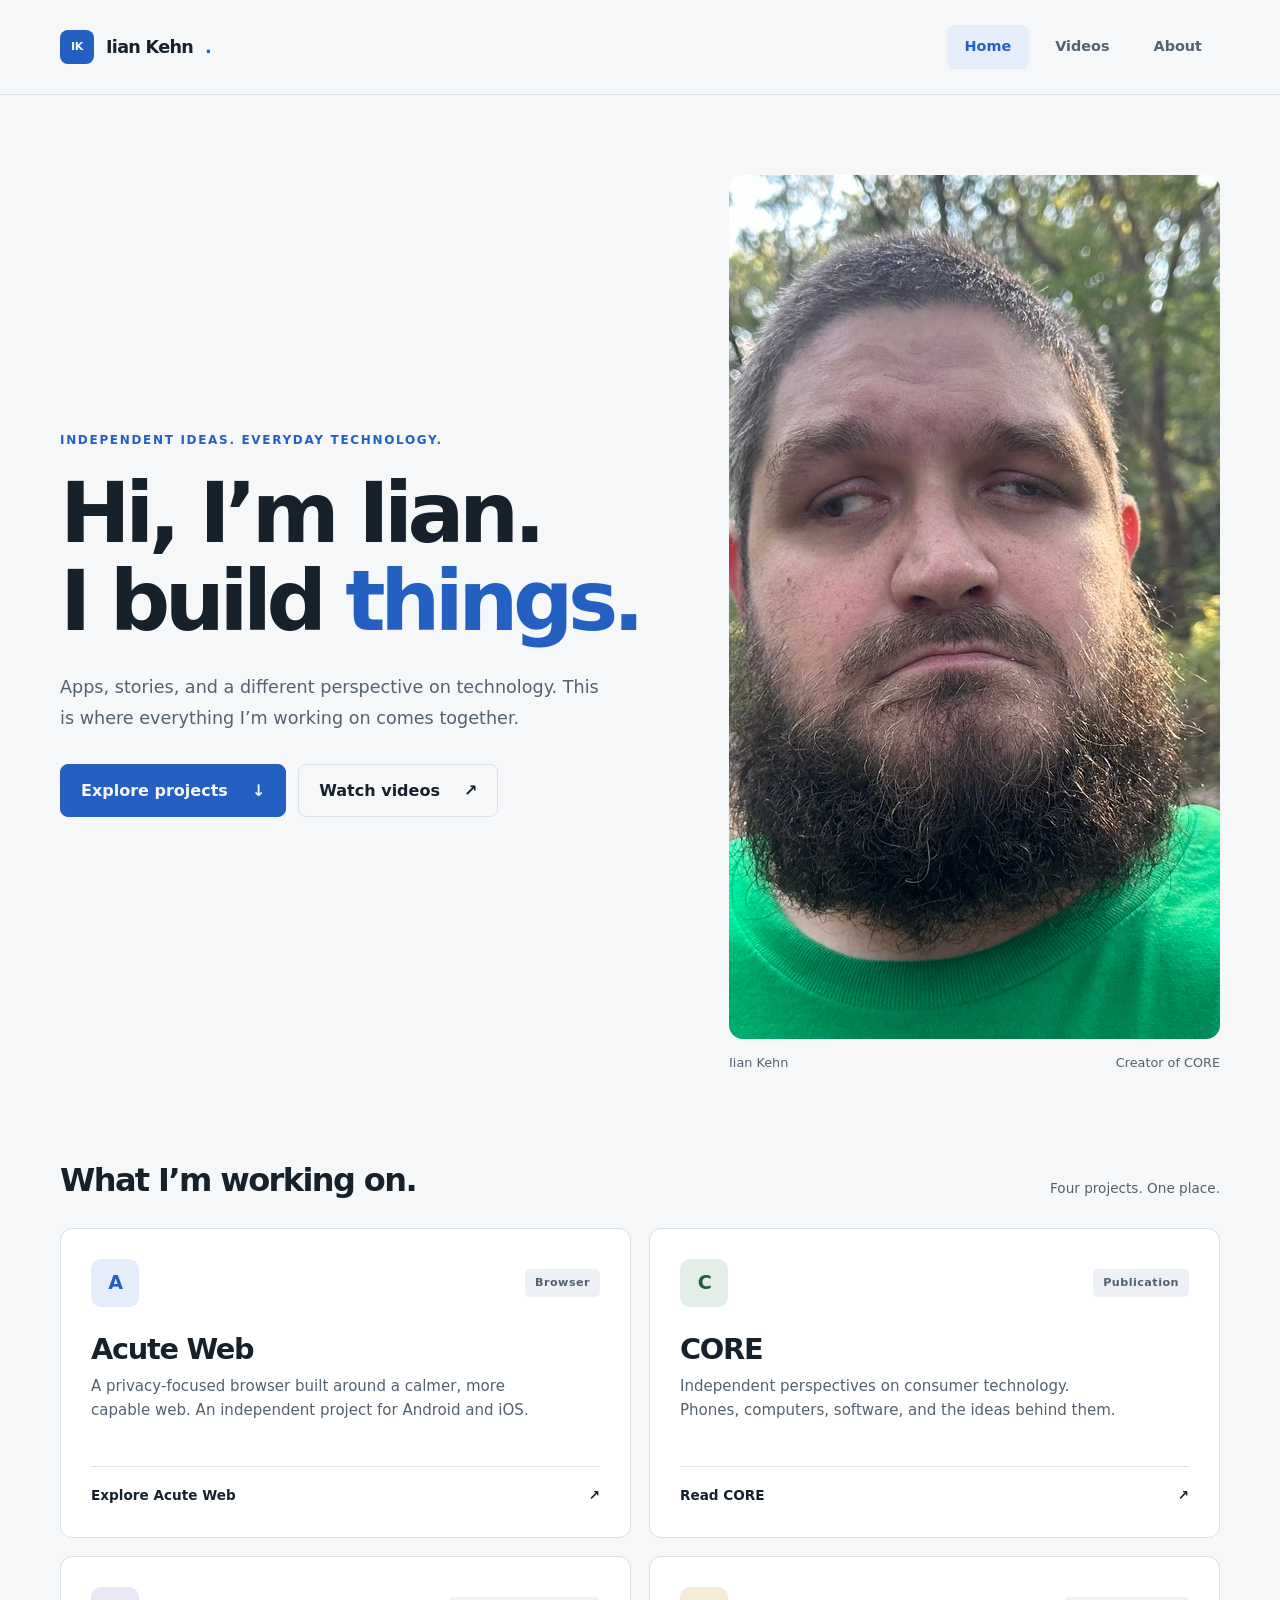
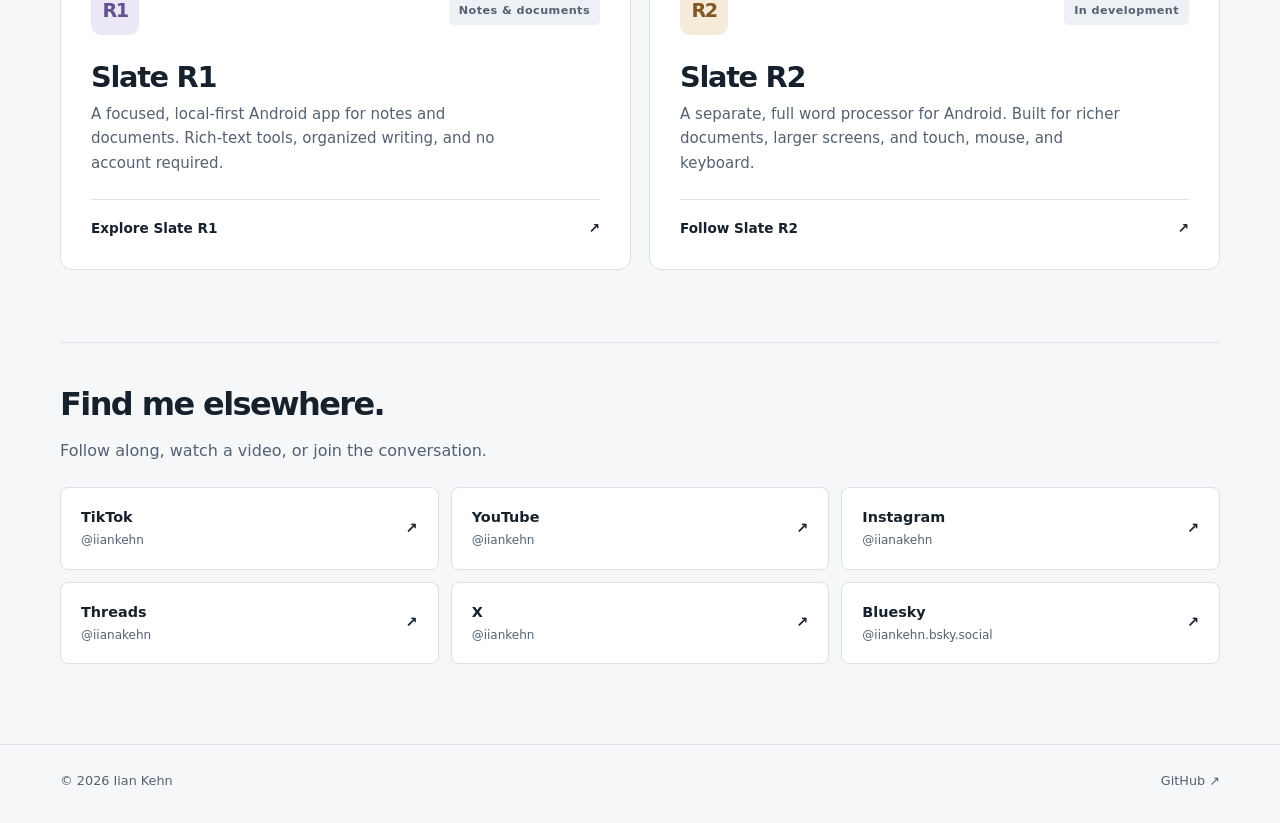
==== index.html @ e5aa4507 "Rebuild personal site with flat project hub, videos, and about pages" ====
<!DOCTYPE html>
<html lang="en"><head>
<meta charset="UTF-8"><meta name="viewport" content="width=device-width, initial-scale=1">
<title>Home — Iian Kehn</title><meta name="description" content="Projects and videos by Iian Kehn. Explore Acute Web, CORE, Slate R1, and Slate R2.">
<meta name="theme-color" content="#f6f7f9" media="(prefers-color-scheme: light)"><meta name="theme-color" content="#111419" media="(prefers-color-scheme: dark)">
<link rel="canonical" href="https://www.iiankehn.com/">
<meta property="og:type" content="website"><meta property="og:title" content="Home — Iian Kehn"><meta property="og:description" content="Projects and videos by Iian Kehn. Explore Acute Web, CORE, Slate R1, and Slate R2."><meta property="og:image" content="https://www.iiankehn.com/assets/iian-kehn.jpg"><meta name="twitter:card" content="summary_large_image">
<link rel="icon" href="assets/favicon.svg" type="image/svg+xml"><link rel="stylesheet" href="assets/site.css">
</head><body><a class="skip" href="#main">Skip to content</a>
<header class="site-header"><div class="shell header-inner"><a class="brand" href="index.html"><span class="brand-mark" aria-hidden="true">IK</span>Iian Kehn<span style="color:var(--blue)" aria-hidden="true">.</span></a><nav class="nav-links" aria-label="Primary"><a href="index.html" aria-current="page">Home</a><a href="videos.html">Videos</a><a href="about.html">About</a></nav></div></header>
<main class="shell" id="main"><section class="hero" aria-labelledby="hero-title"><div><p class="eyebrow">Independent ideas. Everyday technology.</p><h1 id="hero-title">Hi, I’m Iian.<br>I build <span>things.</span></h1><p class="lead">Apps, stories, and a different perspective on technology. This is where everything I’m working on comes together.</p><div class="actions"><a class="button" href="#projects">Explore projects <span aria-hidden="true">↓</span></a><a class="button secondary" href="videos.html">Watch videos <span aria-hidden="true">↗</span></a></div></div><figure class="portrait-frame"><img class="portrait" src="assets/iian-kehn.jpg" width="1536" height="864" alt="Iian Kehn on a wooded trail" fetchpriority="high"><figcaption><span>Iian Kehn</span><span>Creator of CORE</span></figcaption></figure></section><section id="projects" aria-labelledby="projects-title"><div class="section-heading"><h2 id="projects-title">What I’m working on.</h2><p>Four projects. One place.</p></div><div class="projects"><article class="project acute"><div class="project-top"><span class="project-icon" aria-hidden="true">A</span><span class="tag">Browser</span></div><h3>Acute Web</h3><p>A privacy-focused browser built around a calmer, more capable web. An independent project for Android and iOS.</p><a class="project-link" href="https://acute.iiankehn.com/"><span>Explore Acute Web</span><span aria-hidden="true">↗</span></a></article><article class="project core"><div class="project-top"><span class="project-icon" aria-hidden="true">C</span><span class="tag">Publication</span></div><h3>CORE</h3><p>Independent perspectives on consumer technology. Phones, computers, software, and the ideas behind them.</p><a class="project-link" href="https://core.iiankehn.com/"><span>Read CORE</span><span aria-hidden="true">↗</span></a></article><article class="project r1"><div class="project-top"><span class="project-icon" aria-hidden="true">R1</span><span class="tag">Notes & documents</span></div><h3>Slate R1</h3><p>A focused, local-first Android app for notes and documents. Rich-text tools, organized writing, and no account required.</p><a class="project-link" href="https://github.com/iiankehn/slate-android"><span>Explore Slate R1</span><span aria-hidden="true">↗</span></a></article><article class="project r2"><div class="project-top"><span class="project-icon" aria-hidden="true">R2</span><span class="tag">In development</span></div><h3>Slate R2</h3><p>A separate, full word processor for Android. Built for richer documents, larger screens, and touch, mouse, and keyboard.</p><a class="project-link" href="https://github.com/iiankehn/slate-r2-android"><span>Follow Slate R2</span><span aria-hidden="true">↗</span></a></article></div></section><section class="connect" aria-labelledby="connect-title"><h2 id="connect-title">Find me elsewhere.</h2><p>Follow along, watch a video, or join the conversation.</p><div class="socials"><a class="social" href="https://www.tiktok.com/@iiankehn"><span>TikTok<small>@iiankehn</small></span><span aria-hidden="true">↗</span></a><a class="social" href="https://www.youtube.com/@iiankehn"><span>YouTube<small>@iiankehn</small></span><span aria-hidden="true">↗</span></a><a class="social" href="https://www.instagram.com/iianakehn/"><span>Instagram<small>@iianakehn</small></span><span aria-hidden="true">↗</span></a><a class="social" href="https://www.threads.com/@iianakehn"><span>Threads<small>@iianakehn</small></span><span aria-hidden="true">↗</span></a><a class="social" href="https://x.com/iiankehn"><span>X<small>@iiankehn</small></span><span aria-hidden="true">↗</span></a><a class="social" href="https://bsky.app/profile/iiankehn.bsky.social"><span>Bluesky<small>@iiankehn.bsky.social</small></span><span aria-hidden="true">↗</span></a></div></section></main>
<footer class="site-footer"><div class="shell footer-inner"><span>© 2026 Iian Kehn</span><a href="https://github.com/iiankehn">GitHub ↗</a></div></footer>
</body></html>
---- assets/site.css ----
:root{color-scheme:light dark;--bg:#f6f7f9;--surface:#fff;--text:#16212c;--muted:#546170;--line:#dbe1e7;--blue:#245fc2;--tint:#e5edfb;--chip:#edf0f4}
@media(prefers-color-scheme:dark){:root{--bg:#111419;--surface:#191e25;--text:#f0f3f7;--muted:#a6b2c1;--line:#303844;--blue:#8eb6ff;--tint:#202f49;--chip:#252c35}}
*{box-sizing:border-box}html{scroll-behavior:smooth}body{margin:0;background:var(--bg);color:var(--text);font-family:Inter,ui-sans-serif,system-ui,-apple-system,BlinkMacSystemFont,"Segoe UI",sans-serif;line-height:1.6}a{color:inherit;text-underline-offset:5px}button{font:inherit}a,button{-webkit-tap-highlight-color:transparent}a:focus-visible,button:focus-visible{outline:3px solid var(--blue);outline-offset:5px}.shell{width:min(1160px,calc(100% - 64px));margin:auto}.skip{position:absolute;top:-100px;left:16px;padding:12px;background:var(--surface);z-index:10}.skip:focus{top:12px}.site-header{border-bottom:1px solid var(--line)}.header-inner{display:flex;align-items:center;justify-content:space-between;gap:24px;min-height:94px}.brand{font-size:1.1rem;font-weight:800;letter-spacing:-.04em;text-decoration:none;display:flex;align-items:center;gap:12px}.brand-mark{width:34px;height:34px;display:grid;place-items:center;background:var(--blue);color:var(--bg);font-size:.7rem;letter-spacing:-.04em;border-radius:8px}.nav-links{display:flex;gap:8px}.nav-links a{text-decoration:none;padding:10px 18px;border-radius:8px;font-size:.9rem;font-weight:650;color:var(--muted)}.nav-links a:hover{color:var(--text);background:var(--chip)}.nav-links [aria-current=page]{background:var(--tint);color:var(--blue)}main{padding-bottom:80px}.hero{display:grid;grid-template-columns:1.2fr 1fr;align-items:center;gap:80px;padding:80px 0 88px}.eyebrow{font-size:.75rem;letter-spacing:.14em;font-weight:750;text-transform:uppercase;color:var(--blue);margin:0 0 20px}.hero h1,.page-title{font-size:clamp(3rem,6.6vw,5.6rem);line-height:1.04;letter-spacing:-.065em;margin:0;font-weight:750}.hero h1 span{color:var(--blue)}.lead{font-size:1.1rem;line-height:1.75;color:var(--muted);max-width:550px;margin:26px 0}.actions{display:flex;gap:12px;flex-wrap:wrap;margin-top:30px}.button{display:inline-flex;justify-content:center;align-items:center;gap:24px;background:var(--blue);color:var(--bg);font-weight:700;padding:13px 20px;border:1px solid var(--blue);border-radius:8px;text-decoration:none;cursor:pointer}.button.secondary{background:transparent;border-color:var(--line);color:var(--text)}.button:hover{opacity:.85}.portrait-frame{margin:0;position:relative}.portrait{display:block;width:100%;aspect-ratio:1/1.05;object-fit:cover;object-position:50% 45%;border-radius:14px}.portrait-frame figcaption{display:flex;justify-content:space-between;gap:12px;margin-top:14px;font-size:.8rem;color:var(--muted)}.section-heading{display:flex;align-items:end;justify-content:space-between;gap:20px;margin:0 0 28px}.section-heading h2,.connect h2{font-size:2rem;letter-spacing:-.05em;line-height:1.2;margin:0}.section-heading p{margin:0;font-size:.85rem;color:var(--muted)}.projects{display:grid;grid-template-columns:repeat(2,minmax(0,1fr));gap:18px}.project{display:flex;flex-direction:column;min-height:310px;padding:30px;border:1px solid var(--line);border-radius:12px;background:var(--surface)}.project-top{display:flex;justify-content:space-between;align-items:center;gap:12px}.project-icon{width:48px;height:48px;display:grid;place-items:center;border-radius:10px;font-weight:800;letter-spacing:-.08em;font-size:1.2rem;background:var(--tint);color:var(--blue)}.project.core .project-icon{background:#e4eee8;color:#255e3e}.project.r1 .project-icon{background:#ece7f7;color:#65518e}.project.r2 .project-icon{background:#f6ead9;color:#825622}.tag{font-size:.7rem;letter-spacing:.04em;font-weight:650;padding:5px 10px;background:var(--chip);border-radius:5px;color:var(--muted)}.project h3{font-size:1.8rem;letter-spacing:-.045em;margin:25px 0 8px;line-height:1.2}.project p{color:var(--muted);font-size:.94rem;max-width:440px;margin:0 0 24px}.project-link{display:flex;justify-content:space-between;font-size:.85rem;font-weight:700;text-decoration:none;padding-top:18px;border-top:1px solid var(--line);margin-top:auto}.project-link:hover{color:var(--blue)}.connect{margin-top:72px;padding-top:42px;border-top:1px solid var(--line)}.connect>p{color:var(--muted);margin:14px 0 24px}.socials{display:grid;grid-template-columns:repeat(3,minmax(0,1fr));gap:12px}.social{display:flex;justify-content:space-between;align-items:center;gap:12px;padding:18px 20px;border:1px solid var(--line);border-radius:8px;text-decoration:none;font-size:.9rem;font-weight:650;background:var(--surface)}.social:hover{border-color:var(--blue);color:var(--blue)}.social small{display:block;font-size:.75rem;color:var(--muted);font-weight:400;margin-top:2px}.site-footer{border-top:1px solid var(--line);padding:26px 0 32px;color:var(--muted);font-size:.8rem}.footer-inner{display:flex;justify-content:space-between;align-items:center;gap:20px}.footer-inner a{text-decoration:none}.page-header{padding:72px 0 42px;max-width:780px}.page-title{font-size:clamp(3rem,6vw,4.7rem)}.video-panel{border:1px solid var(--line);background:var(--surface);border-radius:12px;padding:32px}.video-panel h2{font-size:1.5rem;letter-spacing:-.04em;margin:0}.video-panel>p{color:var(--muted);margin:10px 0 24px}.embed-wrap{max-width:780px;margin:24px auto 0;min-width:0;overflow:hidden}.tiktok-embed{margin:0 auto!important;max-width:720px;min-width:288px}.embed-status{color:var(--muted);font-size:.85rem}.video-links{display:flex;justify-content:space-between;gap:20px;align-items:center;margin-top:28px;padding-top:24px;border-top:1px solid var(--line);flex-wrap:wrap}.video-links p{color:var(--muted);margin:0}.about-layout{display:grid;grid-template-columns:1fr 1.3fr;gap:70px;align-items:start;padding-top:72px}.about-copy h1{font-size:clamp(3rem,6vw,4.7rem);letter-spacing:-.065em;line-height:1.08;margin:0 0 24px}.about-copy p{color:var(--muted);max-width:590px}.about-copy h2{margin:34px 0 12px;font-size:1.5rem;letter-spacing:-.04em}.text-link{color:var(--blue);font-weight:650}.noscript-note{padding:16px;background:var(--tint)}
@media(max-width:900px){.hero{gap:35px;padding-top:60px}.socials{grid-template-columns:repeat(2,minmax(0,1fr))}.about-layout{gap:35px}.hero h1{font-size:clamp(3rem,7vw,4.5rem)}}
@media(max-width:600px){.shell{width:calc(100% - 36px)}.header-inner{min-height:82px;gap:8px;flex-wrap:wrap;padding:16px 0}.brand{font-size:1rem}.brand-mark{width:28px;height:28px}.nav-links{gap:2px}.nav-links a{padding:8px 10px;font-size:.8rem}.hero{grid-template-columns:1fr;gap:32px;padding:44px 0 56px}.hero h1{font-size:3.4rem}.lead{font-size:1rem}.portrait{aspect-ratio:1.15/1}.portrait-frame figcaption{font-size:.75rem}.projects{grid-template-columns:1fr}.project{padding:24px;min-height:295px}.section-heading{align-items:start;flex-direction:column;gap:8px}.section-heading h2,.connect h2{font-size:1.75rem}.connect{margin-top:48px;padding-top:30px}.social{padding:15px 14px;font-size:.85rem}.social small{font-size:.68rem}.about-layout{grid-template-columns:1fr;padding-top:40px;gap:32px}.about-layout .portrait{aspect-ratio:1.2/1}.page-header{padding:44px 0 24px}.video-panel{padding:20px 14px}.footer-inner{align-items:start}.footer-inner span{max-width:240px}main{padding-bottom:50px}}
@media(prefers-reduced-motion:reduce){html{scroll-behavior:auto}}
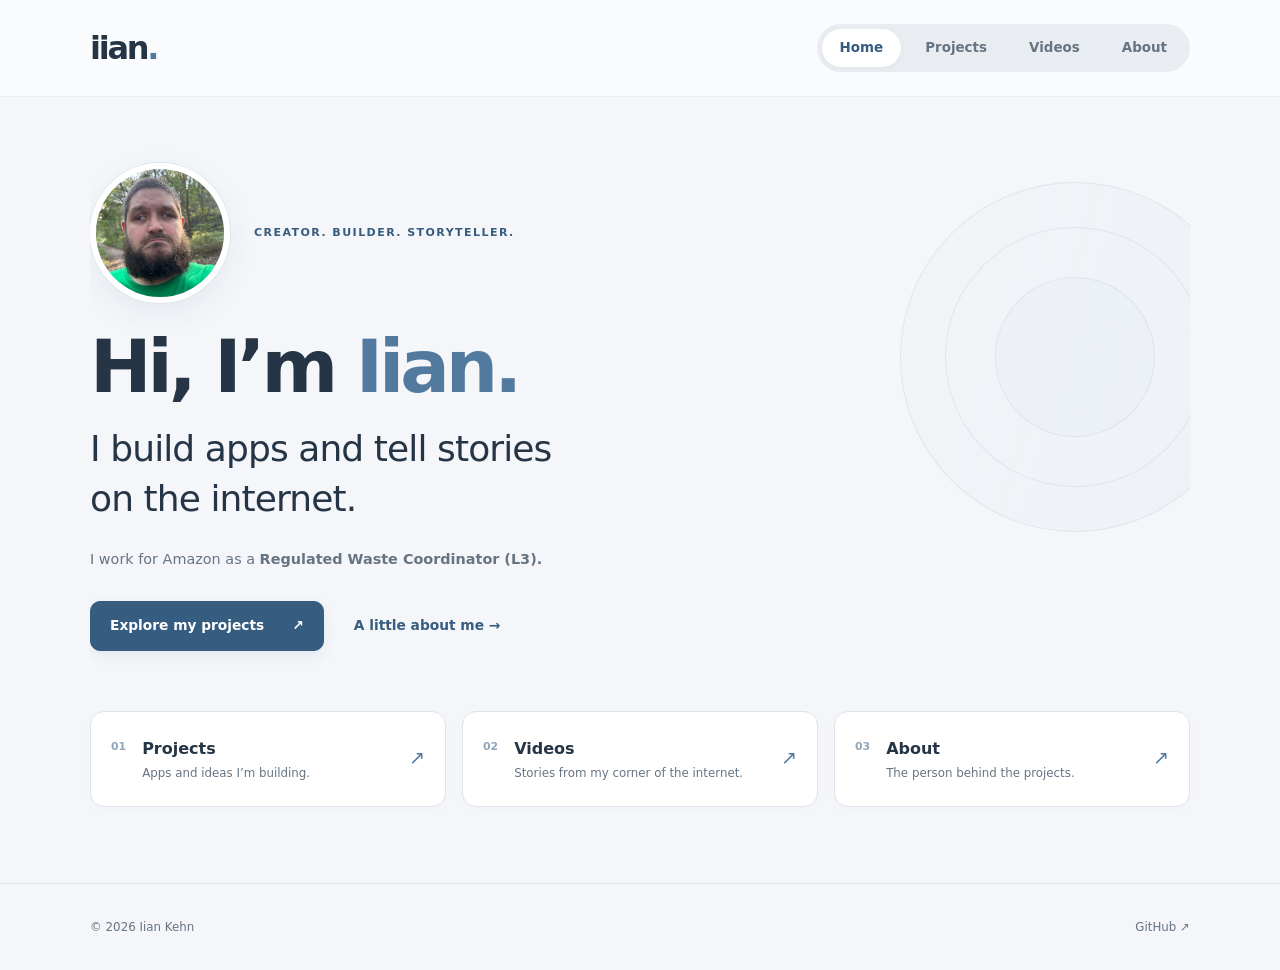
==== commit 1d2209e6: "Redesign personal site in muted blue, grey and white with separate pages and circular profile" ====
--- a/index.html
+++ b/index.html
@@ -1,13 +1,2 @@
 <!DOCTYPE html>
-<html lang="en"><head>
-<meta charset="UTF-8"><meta name="viewport" content="width=device-width, initial-scale=1">
-<title>Home — Iian Kehn</title><meta name="description" content="Projects and videos by Iian Kehn. Explore Acute Web, CORE, Slate R1, and Slate R2.">
-<meta name="theme-color" content="#f6f7f9" media="(prefers-color-scheme: light)"><meta name="theme-color" content="#111419" media="(prefers-color-scheme: dark)">
-<link rel="canonical" href="https://www.iiankehn.com/">
-<meta property="og:type" content="website"><meta property="og:title" content="Home — Iian Kehn"><meta property="og:description" content="Projects and videos by Iian Kehn. Explore Acute Web, CORE, Slate R1, and Slate R2."><meta property="og:image" content="https://www.iiankehn.com/assets/iian-kehn.jpg"><meta name="twitter:card" content="summary_large_image">
-<link rel="icon" href="assets/favicon.svg" type="image/svg+xml"><link rel="stylesheet" href="assets/site.css">
-</head><body><a class="skip" href="#main">Skip to content</a>
-<header class="site-header"><div class="shell header-inner"><a class="brand" href="index.html"><span class="brand-mark" aria-hidden="true">IK</span>Iian Kehn<span style="color:var(--blue)" aria-hidden="true">.</span></a><nav class="nav-links" aria-label="Primary"><a href="index.html" aria-current="page">Home</a><a href="videos.html">Videos</a><a href="about.html">About</a></nav></div></header>
-<main class="shell" id="main"><section class="hero" aria-labelledby="hero-title"><div><p class="eyebrow">Independent ideas. Everyday technology.</p><h1 id="hero-title">Hi, I’m Iian.<br>I build <span>things.</span></h1><p class="lead">Apps, stories, and a different perspective on technology. This is where everything I’m working on comes together.</p><div class="actions"><a class="button" href="#projects">Explore projects <span aria-hidden="true">↓</span></a><a class="button secondary" href="videos.html">Watch videos <span aria-hidden="true">↗</span></a></div></div><figure class="portrait-frame"><img class="portrait" src="assets/iian-kehn.jpg" width="1536" height="864" alt="Iian Kehn on a wooded trail" fetchpriority="high"><figcaption><span>Iian Kehn</span><span>Creator of CORE</span></figcaption></figure></section><section id="projects" aria-labelledby="projects-title"><div class="section-heading"><h2 id="projects-title">What I’m working on.</h2><p>Four projects. One place.</p></div><div class="projects"><article class="project acute"><div class="project-top"><span class="project-icon" aria-hidden="true">A</span><span class="tag">Browser</span></div><h3>Acute Web</h3><p>A privacy-focused browser built around a calmer, more capable web. An independent project for Android and iOS.</p><a class="project-link" href="https://acute.iiankehn.com/"><span>Explore Acute Web</span><span aria-hidden="true">↗</span></a></article><article class="project core"><div class="project-top"><span class="project-icon" aria-hidden="true">C</span><span class="tag">Publication</span></div><h3>CORE</h3><p>Independent perspectives on consumer technology. Phones, computers, software, and the ideas behind them.</p><a class="project-link" href="https://core.iiankehn.com/"><span>Read CORE</span><span aria-hidden="true">↗</span></a></article><article class="project r1"><div class="project-top"><span class="project-icon" aria-hidden="true">R1</span><span class="tag">Notes & documents</span></div><h3>Slate R1</h3><p>A focused, local-first Android app for notes and documents. Rich-text tools, organized writing, and no account required.</p><a class="project-link" href="https://github.com/iiankehn/slate-android"><span>Explore Slate R1</span><span aria-hidden="true">↗</span></a></article><article class="project r2"><div class="project-top"><span class="project-icon" aria-hidden="true">R2</span><span class="tag">In development</span></div><h3>Slate R2</h3><p>A separate, full word processor for Android. Built for richer documents, larger screens, and touch, mouse, and keyboard.</p><a class="project-link" href="https://github.com/iiankehn/slate-r2-android"><span>Follow Slate R2</span><span aria-hidden="true">↗</span></a></article></div></section><section class="connect" aria-labelledby="connect-title"><h2 id="connect-title">Find me elsewhere.</h2><p>Follow along, watch a video, or join the conversation.</p><div class="socials"><a class="social" href="https://www.tiktok.com/@iiankehn"><span>TikTok<small>@iiankehn</small></span><span aria-hidden="true">↗</span></a><a class="social" href="https://www.youtube.com/@iiankehn"><span>YouTube<small>@iiankehn</small></span><span aria-hidden="true">↗</span></a><a class="social" href="https://www.instagram.com/iianakehn/"><span>Instagram<small>@iianakehn</small></span><span aria-hidden="true">↗</span></a><a class="social" href="https://www.threads.com/@iianakehn"><span>Threads<small>@iianakehn</small></span><span aria-hidden="true">↗</span></a><a class="social" href="https://x.com/iiankehn"><span>X<small>@iiankehn</small></span><span aria-hidden="true">↗</span></a><a class="social" href="https://bsky.app/profile/iiankehn.bsky.social"><span>Bluesky<small>@iiankehn.bsky.social</small></span><span aria-hidden="true">↗</span></a></div></section></main>
-<footer class="site-footer"><div class="shell footer-inner"><span>© 2026 Iian Kehn</span><a href="https://github.com/iiankehn">GitHub ↗</a></div></footer>
-</body></html>+<html lang="en"><head><meta charset="UTF-8"><meta name="viewport" content="width=device-width,initial-scale=1"><title>Home — Iian Kehn</title><meta name="description" content="Iian Kehn builds apps and tells stories on the internet. Regulated Waste Coordinator (L3) at Amazon."><meta name="theme-color" content="#f4f6f9"><link rel="canonical" href="https://www.iiankehn.com/"><meta property="og:title" content="Home — Iian Kehn"><meta property="og:image" content="https://www.iiankehn.com/assets/iian-kehn.jpg"><link rel="icon" href="assets/favicon.svg"><link rel="stylesheet" href="assets/site.css"></head><body><a class="skip" href="#main">Skip to content</a><header class="site-header"><div class="shell header-inner"><a class="brand" href="index.html">iian<span>.</span></a><nav aria-label="Primary"><a href="index.html" aria-current="page">Home</a><a href="projects.html">Projects</a><a href="videos.html">Videos</a><a href="about.html">About</a></nav></div></header><main class="shell" id="main"><section class="home-intro" aria-labelledby="home-title"><div class="intro-top"><img class="avatar " src="assets/iian-kehn.jpg" width="160" height="160" alt="Iian Kehn" fetchpriority="high"><span class="overline">Creator. Builder. Storyteller.</span></div><h1 id="home-title">Hi, I’m <span>Iian.</span></h1><p class="home-statement">I build apps and tell stories<br class="desktop-break"> on the internet.</p><p class="work-line">I work for Amazon as a <strong>Regulated Waste Coordinator (L3).</strong></p><div class="home-actions"><a class="button" href="projects.html">Explore my projects <span aria-hidden="true">↗</span></a><a class="text-link" href="about.html">A little about me <span aria-hidden="true">→</span></a></div><div class="hero-detail" aria-hidden="true"><span></span><span></span><span></span></div></section><nav class="explore-links" aria-label="Explore the site"><a href="projects.html"><span class="link-number">01</span><div><h2>Projects</h2><p>Apps and ideas I’m building.</p></div><span class="arrow">↗</span></a><a href="videos.html"><span class="link-number">02</span><div><h2>Videos</h2><p>Stories from my corner of the internet.</p></div><span class="arrow">↗</span></a><a href="about.html"><span class="link-number">03</span><div><h2>About</h2><p>The person behind the projects.</p></div><span class="arrow">↗</span></a></nav></main><footer class="site-footer"><div class="shell footer-inner"><span>© 2026 Iian Kehn</span><a href="https://github.com/iiankehn">GitHub <span aria-hidden="true">↗</span></a></div></footer></body></html>
--- a/assets/site.css
+++ b/assets/site.css
@@ -1,6 +1,6 @@
-:root{color-scheme:light dark;--bg:#f6f7f9;--surface:#fff;--text:#16212c;--muted:#546170;--line:#dbe1e7;--blue:#245fc2;--tint:#e5edfb;--chip:#edf0f4}
-@media(prefers-color-scheme:dark){:root{--bg:#111419;--surface:#191e25;--text:#f0f3f7;--muted:#a6b2c1;--line:#303844;--blue:#8eb6ff;--tint:#202f49;--chip:#252c35}}
-*{box-sizing:border-box}html{scroll-behavior:smooth}body{margin:0;background:var(--bg);color:var(--text);font-family:Inter,ui-sans-serif,system-ui,-apple-system,BlinkMacSystemFont,"Segoe UI",sans-serif;line-height:1.6}a{color:inherit;text-underline-offset:5px}button{font:inherit}a,button{-webkit-tap-highlight-color:transparent}a:focus-visible,button:focus-visible{outline:3px solid var(--blue);outline-offset:5px}.shell{width:min(1160px,calc(100% - 64px));margin:auto}.skip{position:absolute;top:-100px;left:16px;padding:12px;background:var(--surface);z-index:10}.skip:focus{top:12px}.site-header{border-bottom:1px solid var(--line)}.header-inner{display:flex;align-items:center;justify-content:space-between;gap:24px;min-height:94px}.brand{font-size:1.1rem;font-weight:800;letter-spacing:-.04em;text-decoration:none;display:flex;align-items:center;gap:12px}.brand-mark{width:34px;height:34px;display:grid;place-items:center;background:var(--blue);color:var(--bg);font-size:.7rem;letter-spacing:-.04em;border-radius:8px}.nav-links{display:flex;gap:8px}.nav-links a{text-decoration:none;padding:10px 18px;border-radius:8px;font-size:.9rem;font-weight:650;color:var(--muted)}.nav-links a:hover{color:var(--text);background:var(--chip)}.nav-links [aria-current=page]{background:var(--tint);color:var(--blue)}main{padding-bottom:80px}.hero{display:grid;grid-template-columns:1.2fr 1fr;align-items:center;gap:80px;padding:80px 0 88px}.eyebrow{font-size:.75rem;letter-spacing:.14em;font-weight:750;text-transform:uppercase;color:var(--blue);margin:0 0 20px}.hero h1,.page-title{font-size:clamp(3rem,6.6vw,5.6rem);line-height:1.04;letter-spacing:-.065em;margin:0;font-weight:750}.hero h1 span{color:var(--blue)}.lead{font-size:1.1rem;line-height:1.75;color:var(--muted);max-width:550px;margin:26px 0}.actions{display:flex;gap:12px;flex-wrap:wrap;margin-top:30px}.button{display:inline-flex;justify-content:center;align-items:center;gap:24px;background:var(--blue);color:var(--bg);font-weight:700;padding:13px 20px;border:1px solid var(--blue);border-radius:8px;text-decoration:none;cursor:pointer}.button.secondary{background:transparent;border-color:var(--line);color:var(--text)}.button:hover{opacity:.85}.portrait-frame{margin:0;position:relative}.portrait{display:block;width:100%;aspect-ratio:1/1.05;object-fit:cover;object-position:50% 45%;border-radius:14px}.portrait-frame figcaption{display:flex;justify-content:space-between;gap:12px;margin-top:14px;font-size:.8rem;color:var(--muted)}.section-heading{display:flex;align-items:end;justify-content:space-between;gap:20px;margin:0 0 28px}.section-heading h2,.connect h2{font-size:2rem;letter-spacing:-.05em;line-height:1.2;margin:0}.section-heading p{margin:0;font-size:.85rem;color:var(--muted)}.projects{display:grid;grid-template-columns:repeat(2,minmax(0,1fr));gap:18px}.project{display:flex;flex-direction:column;min-height:310px;padding:30px;border:1px solid var(--line);border-radius:12px;background:var(--surface)}.project-top{display:flex;justify-content:space-between;align-items:center;gap:12px}.project-icon{width:48px;height:48px;display:grid;place-items:center;border-radius:10px;font-weight:800;letter-spacing:-.08em;font-size:1.2rem;background:var(--tint);color:var(--blue)}.project.core .project-icon{background:#e4eee8;color:#255e3e}.project.r1 .project-icon{background:#ece7f7;color:#65518e}.project.r2 .project-icon{background:#f6ead9;color:#825622}.tag{font-size:.7rem;letter-spacing:.04em;font-weight:650;padding:5px 10px;background:var(--chip);border-radius:5px;color:var(--muted)}.project h3{font-size:1.8rem;letter-spacing:-.045em;margin:25px 0 8px;line-height:1.2}.project p{color:var(--muted);font-size:.94rem;max-width:440px;margin:0 0 24px}.project-link{display:flex;justify-content:space-between;font-size:.85rem;font-weight:700;text-decoration:none;padding-top:18px;border-top:1px solid var(--line);margin-top:auto}.project-link:hover{color:var(--blue)}.connect{margin-top:72px;padding-top:42px;border-top:1px solid var(--line)}.connect>p{color:var(--muted);margin:14px 0 24px}.socials{display:grid;grid-template-columns:repeat(3,minmax(0,1fr));gap:12px}.social{display:flex;justify-content:space-between;align-items:center;gap:12px;padding:18px 20px;border:1px solid var(--line);border-radius:8px;text-decoration:none;font-size:.9rem;font-weight:650;background:var(--surface)}.social:hover{border-color:var(--blue);color:var(--blue)}.social small{display:block;font-size:.75rem;color:var(--muted);font-weight:400;margin-top:2px}.site-footer{border-top:1px solid var(--line);padding:26px 0 32px;color:var(--muted);font-size:.8rem}.footer-inner{display:flex;justify-content:space-between;align-items:center;gap:20px}.footer-inner a{text-decoration:none}.page-header{padding:72px 0 42px;max-width:780px}.page-title{font-size:clamp(3rem,6vw,4.7rem)}.video-panel{border:1px solid var(--line);background:var(--surface);border-radius:12px;padding:32px}.video-panel h2{font-size:1.5rem;letter-spacing:-.04em;margin:0}.video-panel>p{color:var(--muted);margin:10px 0 24px}.embed-wrap{max-width:780px;margin:24px auto 0;min-width:0;overflow:hidden}.tiktok-embed{margin:0 auto!important;max-width:720px;min-width:288px}.embed-status{color:var(--muted);font-size:.85rem}.video-links{display:flex;justify-content:space-between;gap:20px;align-items:center;margin-top:28px;padding-top:24px;border-top:1px solid var(--line);flex-wrap:wrap}.video-links p{color:var(--muted);margin:0}.about-layout{display:grid;grid-template-columns:1fr 1.3fr;gap:70px;align-items:start;padding-top:72px}.about-copy h1{font-size:clamp(3rem,6vw,4.7rem);letter-spacing:-.065em;line-height:1.08;margin:0 0 24px}.about-copy p{color:var(--muted);max-width:590px}.about-copy h2{margin:34px 0 12px;font-size:1.5rem;letter-spacing:-.04em}.text-link{color:var(--blue);font-weight:650}.noscript-note{padding:16px;background:var(--tint)}
-@media(max-width:900px){.hero{gap:35px;padding-top:60px}.socials{grid-template-columns:repeat(2,minmax(0,1fr))}.about-layout{gap:35px}.hero h1{font-size:clamp(3rem,7vw,4.5rem)}}
-@media(max-width:600px){.shell{width:calc(100% - 36px)}.header-inner{min-height:82px;gap:8px;flex-wrap:wrap;padding:16px 0}.brand{font-size:1rem}.brand-mark{width:28px;height:28px}.nav-links{gap:2px}.nav-links a{padding:8px 10px;font-size:.8rem}.hero{grid-template-columns:1fr;gap:32px;padding:44px 0 56px}.hero h1{font-size:3.4rem}.lead{font-size:1rem}.portrait{aspect-ratio:1.15/1}.portrait-frame figcaption{font-size:.75rem}.projects{grid-template-columns:1fr}.project{padding:24px;min-height:295px}.section-heading{align-items:start;flex-direction:column;gap:8px}.section-heading h2,.connect h2{font-size:1.75rem}.connect{margin-top:48px;padding-top:30px}.social{padding:15px 14px;font-size:.85rem}.social small{font-size:.68rem}.about-layout{grid-template-columns:1fr;padding-top:40px;gap:32px}.about-layout .portrait{aspect-ratio:1.2/1}.page-header{padding:44px 0 24px}.video-panel{padding:20px 14px}.footer-inner{align-items:start}.footer-inner span{max-width:240px}main{padding-bottom:50px}}
-@media(prefers-reduced-motion:reduce){html{scroll-behavior:auto}}
+:root{color-scheme:light;--bg:#f4f6f9;--surface:#fff;--text:#263545;--muted:#667483;--line:#dee4eb;--blue:#52799e;--blue-deep:#365c80;--tint:#e8eff6;--shadow:0 14px 40px #263b5410}
+*{box-sizing:border-box}body{margin:0;background:var(--bg);color:var(--text);font-family:ui-sans-serif,system-ui,-apple-system,BlinkMacSystemFont,"Segoe UI",sans-serif;line-height:1.7;-webkit-font-smoothing:antialiased}a{color:inherit;text-underline-offset:5px}button{font:inherit}a:focus-visible,button:focus-visible{outline:3px solid var(--blue);outline-offset:5px}a,button{-webkit-tap-highlight-color:transparent}.shell{width:min(1100px,calc(100% - 64px));margin-inline:auto}.skip{position:absolute;left:16px;top:-100px;background:white;padding:12px;z-index:10}.skip:focus{top:16px}.site-header{background:#fff9;border-bottom:1px solid #dee4eb90}.header-inner{min-height:96px;display:flex;align-items:center;justify-content:space-between;gap:24px}.brand{font-size:2rem;font-weight:800;text-decoration:none;letter-spacing:-.07em;line-height:1}.brand span{color:var(--blue)}.header-inner nav{display:flex;gap:6px;padding:5px;background:#e9edf2;border-radius:50px}.header-inner nav a{font-size:.84rem;font-weight:600;text-decoration:none;padding:8px 18px;border-radius:50px;color:var(--muted);transition:background .2s,color .2s}.header-inner nav a[aria-current=page]{background:white;color:var(--blue-deep);box-shadow:0 2px 6px #263b540a}.header-inner nav a:hover{color:var(--blue-deep);background:#fff8}main{min-height:calc(100vh - 184px);padding-bottom:76px}.home-intro{position:relative;padding:66px 0 60px;overflow:hidden}.intro-top{display:flex;align-items:center;gap:24px;margin-bottom:24px}.avatar{width:140px;height:140px;object-fit:cover;object-position:50% 39%;border-radius:50%;border:6px solid white;box-shadow:0 0 0 1px var(--line),0 10px 30px #365c8014;display:block;flex-shrink:0}.avatar.small{width:110px;height:110px}.overline{color:var(--blue-deep);text-transform:uppercase;letter-spacing:.13em;font-size:.69rem;font-weight:750;margin:0 0 15px}.intro-top .overline{margin:0}.home-intro h1{font-size:clamp(2.8rem,6vw,4.6rem);font-weight:700;line-height:1.1;letter-spacing:-.055em;margin:0 0 16px;position:relative;z-index:1}h1 span{color:var(--blue)}.home-statement{font-size:clamp(1.5rem,3vw,2.25rem);letter-spacing:-.025em;line-height:1.4;font-weight:450;margin:0 0 22px;position:relative;z-index:1}.work-line{font-size:.9rem;color:var(--muted);margin:0;max-width:650px;position:relative;z-index:1}.work-line strong{font-weight:550}.home-actions{display:flex;align-items:center;gap:30px;margin-top:30px;position:relative;z-index:1}.button{display:inline-flex;justify-content:center;align-items:center;gap:28px;text-decoration:none;padding:12px 19px;background:var(--blue-deep);color:white;border:1px solid var(--blue-deep);border-radius:10px;font-size:.86rem;font-weight:650;transition:transform .2s,box-shadow .2s;box-shadow:0 5px 14px #365c8014}.button:hover{transform:translateY(-2px);box-shadow:0 8px 20px #365c8026}.text-link{color:var(--blue-deep);font-size:.86rem;font-weight:600;text-decoration:none}.text-link:hover{text-decoration:underline}.hero-detail{position:absolute;width:350px;height:350px;right:-60px;top:85px;opacity:.55;transform:rotate(-28deg);pointer-events:none}.hero-detail span{position:absolute;border-radius:50%;border:1px solid #a7bbcf70;inset:0;background:linear-gradient(135deg,#e3ebf430,#a7bbcf24)}.hero-detail span:nth-child(2){inset:45px;background:none}.hero-detail span:nth-child(3){inset:95px;background:#c0d0e218}.explore-links{display:grid;grid-template-columns:repeat(3,1fr);gap:16px}.explore-links>a{display:flex;align-items:center;gap:16px;padding:23px 20px;background:var(--surface);border:1px solid var(--line);border-radius:14px;text-decoration:none;box-shadow:0 3px 12px #263b5404;transition:transform .2s,border-color .2s}.explore-links>a:hover{transform:translateY(-3px);border-color:#a7bbcf}.link-number{align-self:start;color:#91a6bb;font-size:.68rem;font-weight:650;margin-top:3px}.explore-links h2{font-size:1rem;margin:0;font-weight:700}.explore-links p{font-size:.74rem;color:var(--muted);margin:3px 0 0;line-height:1.5}.arrow{margin-left:auto;color:var(--blue);font-size:1.2rem}.site-footer{border-top:1px solid var(--line);font-size:.74rem;color:var(--muted)}.footer-inner{display:flex;align-items:center;justify-content:space-between;min-height:86px;gap:20px}.footer-inner a{text-decoration:none}.page-heading{padding:62px 0 38px}.page-heading h1,.about-heading h1{font-size:clamp(2.4rem,5vw,3.4rem);line-height:1.15;font-weight:650;letter-spacing:-.045em;margin:0 0 17px}.page-heading>p:last-child{color:var(--muted);font-size:.95rem;margin:0}.projects{display:grid;grid-template-columns:repeat(2,minmax(0,1fr));gap:22px}.project{display:flex;flex-direction:column;min-height:310px;padding:30px;background:var(--surface);border:1px solid var(--line);border-radius:16px;box-shadow:var(--shadow);position:relative;overflow:hidden}.project:before{content:'';position:absolute;inset:0 0 auto;height:3px;background:linear-gradient(90deg,#52799e,#b9cadd)}.project-top{display:flex;justify-content:space-between;align-items:center;gap:12px}.project-icon{width:46px;height:46px;background:var(--tint);color:var(--blue-deep);border:1px solid #d5e0eb;border-radius:12px;display:grid;place-items:center;font-weight:750;font-size:1rem}.tag{color:var(--muted);font-size:.68rem;background:#f0f3f6;padding:4px 9px;border-radius:6px}.project h3{font-size:1.7rem;letter-spacing:-.04em;margin:23px 0 9px;font-weight:650;line-height:1.25}.project p{color:var(--muted);font-size:.88rem;line-height:1.7;margin:0 0 24px;max-width:460px}.project-link{margin-top:auto;display:flex;align-items:center;justify-content:space-between;padding-top:17px;border-top:1px solid var(--line);text-decoration:none;font-size:.81rem;color:var(--blue-deep);font-weight:600}.project-link:hover{text-decoration:underline}.about-heading{display:flex;align-items:center;gap:28px;padding:64px 0 45px}.about-heading h1{margin:0}.about-heading .overline{margin-bottom:10px}.about-content{display:grid;grid-template-columns:1.4fr 1fr;gap:80px;border-top:1px solid var(--line);padding-top:42px}.about-content h2{font-size:1.45rem;line-height:1.4;letter-spacing:-.035em;margin:0 0 21px;font-weight:650}.about-content p{font-size:.92rem;color:var(--muted);line-height:1.9;margin:0 0 18px}.about-content strong{font-weight:600;color:var(--text)}.personal-note{background:var(--surface);border:1px solid var(--line);border-radius:16px;padding:30px;box-shadow:var(--shadow);align-self:start}.note-rule{display:block;width:38px;height:3px;background:var(--blue);margin:0 0 22px;border-radius:3px}.personal-note .overline{margin:28px 0 14px;font-size:.66rem;color:var(--blue-deep);line-height:1.6}.social-buttons{display:flex;flex-wrap:wrap;gap:10px}.social-button{width:42px;height:42px;display:grid;place-items:center;background:var(--tint);color:var(--blue-deep);border:1px solid #d8e3ed;border-radius:50%;transition:transform .2s,background .2s}.social-button svg{width:19px;height:19px;fill:currentColor}.social-button:hover{background:#d7e4f0;transform:translateY(-3px)}.video-grid{display:grid;grid-template-columns:repeat(3,minmax(0,1fr));gap:25px}.video-grid:empty{display:none}.video-card{background:white;border:1px solid var(--line);border-radius:16px;padding:12px 12px 20px;overflow:hidden;box-shadow:var(--shadow)}.video-cover{aspect-ratio:3/4;display:block;position:relative;background:var(--tint);border-radius:10px;overflow:hidden}.video-cover img{width:100%;height:100%;object-fit:cover;display:block}.cover-play{position:absolute;left:50%;top:50%;transform:translate(-50%,-50%);width:52px;height:52px;display:grid;place-items:center;background:#fffE;color:var(--blue-deep);border-radius:50%;font-size:1rem}.video-card h2{font-size:1.05rem;line-height:1.45;margin:17px 7px 9px}.video-card h2 a{text-decoration:none}.original-link{font-size:.74rem;margin:0 7px;color:var(--blue-deep);text-decoration:none}.video-empty{background:linear-gradient(135deg,#fff,#e9f0f7);border:1px solid #d5e0eb;border-radius:20px;text-align:center;padding:55px 28px;box-shadow:var(--shadow)}.play-symbol{width:60px;height:60px;margin:0 auto 22px;display:grid;place-items:center;background:white;border:1px solid var(--line);border-radius:50%;color:var(--blue);box-shadow:0 8px 24px #52799e10}.video-empty h2{font-size:1.4rem;letter-spacing:-.03em;font-weight:600;margin:0 0 12px}.video-empty p{font-size:.9rem;color:var(--muted);margin:0 0 26px}.video-bottom{display:flex;justify-content:space-between;align-items:center;gap:20px;padding:28px 0;margin-top:26px;border-top:1px solid var(--line);font-size:.85rem;color:var(--muted)}.video-bottom p{margin:0}.video-bottom>div{display:flex;gap:26px}.watch-layout{padding-top:42px}.watch-layout h1{font-size:2rem;line-height:1.3;letter-spacing:-.04em;margin:26px 0}.watch-player{width:min(420px,100%);aspect-ratio:9/16;background:#e8eff6;border-radius:16px;overflow:hidden;border:1px solid var(--line);margin:0 0 24px;box-shadow:var(--shadow)}.watch-player iframe{width:100%;height:100%;border:0}[hidden]{display:none!important}
+@media(max-width:900px){.hero-detail{right:-160px;opacity:.4}.about-content{gap:35px}.explore-links>a{gap:10px;padding:20px 14px}.explore-links p{font-size:.7rem}}
+@media(max-width:640px){.shell{width:calc(100% - 40px)}.header-inner{min-height:84px;gap:16px}.brand{font-size:1.7rem}.header-inner nav{gap:0;padding:4px}.header-inner nav a{padding:7px 10px;font-size:.74rem}.home-intro{padding:40px 0}.intro-top{flex-direction:column;align-items:start;gap:24px;margin-bottom:24px}.avatar{width:112px;height:112px;border-width:5px}.avatar.small{width:88px;height:88px}.home-intro h1{font-size:3rem}.home-statement{font-size:1.55rem}.work-line{font-size:.82rem;max-width:330px}.home-actions{gap:21px;flex-wrap:wrap;margin-top:26px}.button{font-size:.8rem;padding:11px 16px;gap:16px}.text-link{font-size:.79rem}.hero-detail{width:220px;height:220px;right:-90px;top:20px;opacity:.4}.hero-detail span:nth-child(2){inset:30px}.hero-detail span:nth-child(3){inset:60px}.explore-links{grid-template-columns:1fr;gap:10px}.explore-links>a{padding:18px;gap:18px}.explore-links p{font-size:.75rem}.projects{grid-template-columns:1fr;gap:18px}.project{padding:25px}.page-heading{padding:42px 0 30px}.page-heading h1{font-size:2.6rem}.about-heading{padding:40px 0 30px;gap:20px;align-items:start;flex-direction:column}.about-heading h1{font-size:2.5rem}.about-content{grid-template-columns:1fr;gap:32px;padding-top:30px}.about-content h2{font-size:1.35rem}.about-content p{font-size:.88rem}.personal-note{padding:26px}.video-grid{grid-template-columns:repeat(2,minmax(0,1fr));gap:12px}.video-card{padding:8px 8px 16px}.video-card h2{font-size:.88rem}.video-empty{padding:40px 20px}.video-bottom{flex-direction:column;align-items:start;gap:12px}.watch-layout h1{font-size:1.6rem}main{padding-bottom:45px}.footer-inner{min-height:76px}}
+@media(max-width:370px){.header-inner{flex-wrap:wrap;padding:18px 0;gap:18px}.header-inner nav{width:100%;justify-content:space-between}.video-grid{grid-template-columns:1fr}}
+@media(prefers-reduced-motion:reduce){*{transition:none!important}}
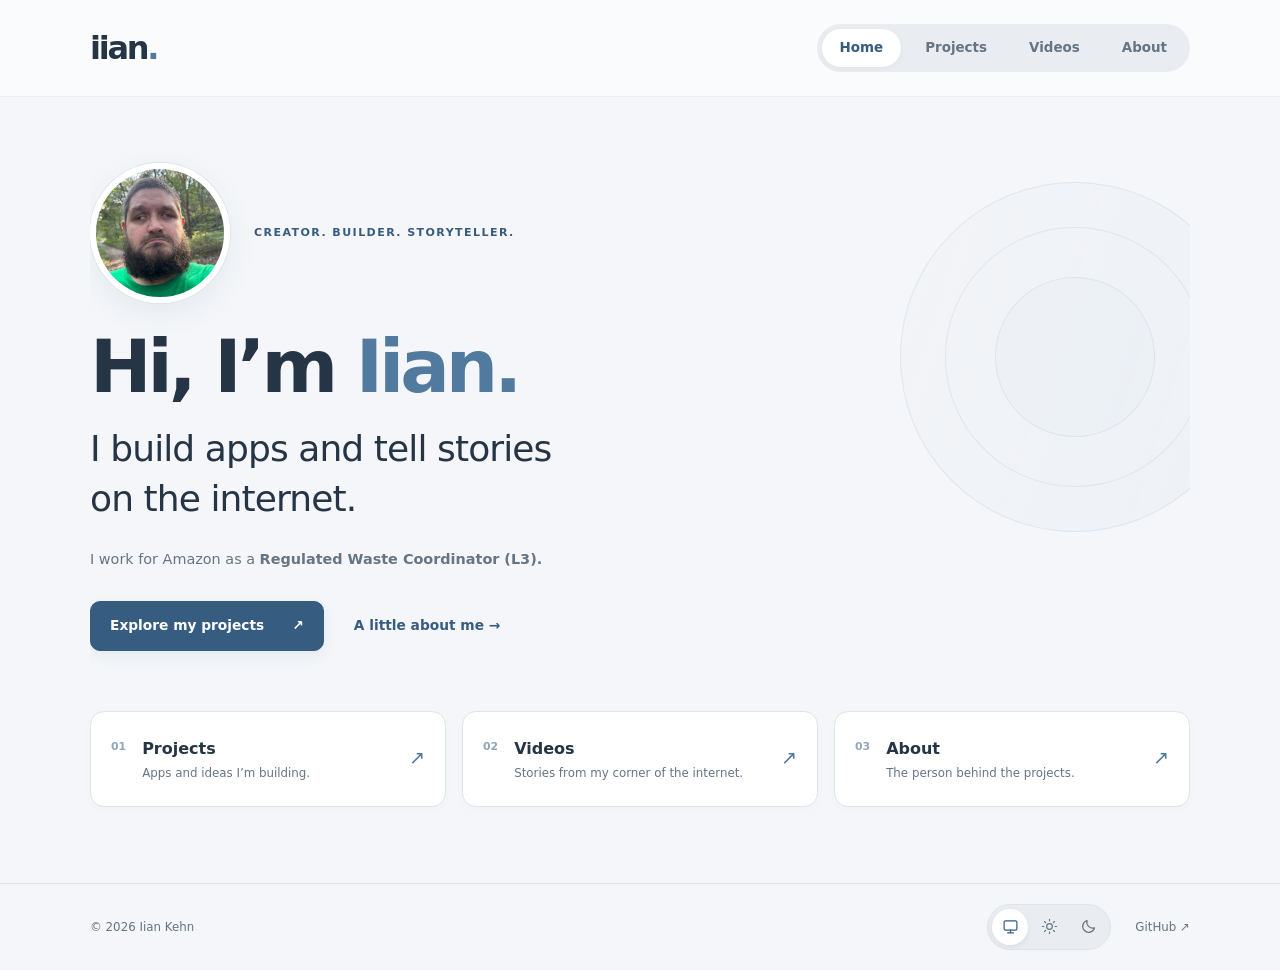
==== commit 1fba7a7d: "Add system-aware light and dark themes with persistent appearance controls" ====
--- a/index.html
+++ b/index.html
@@ -1,2 +1,2 @@
 <!DOCTYPE html>
-<html lang="en"><head><meta charset="UTF-8"><meta name="viewport" content="width=device-width,initial-scale=1"><title>Home — Iian Kehn</title><meta name="description" content="Iian Kehn builds apps and tells stories on the internet. Regulated Waste Coordinator (L3) at Amazon."><meta name="theme-color" content="#f4f6f9"><link rel="canonical" href="https://www.iiankehn.com/"><meta property="og:title" content="Home — Iian Kehn"><meta property="og:image" content="https://www.iiankehn.com/assets/iian-kehn.jpg"><link rel="icon" href="assets/favicon.svg"><link rel="stylesheet" href="assets/site.css"></head><body><a class="skip" href="#main">Skip to content</a><header class="site-header"><div class="shell header-inner"><a class="brand" href="index.html">iian<span>.</span></a><nav aria-label="Primary"><a href="index.html" aria-current="page">Home</a><a href="projects.html">Projects</a><a href="videos.html">Videos</a><a href="about.html">About</a></nav></div></header><main class="shell" id="main"><section class="home-intro" aria-labelledby="home-title"><div class="intro-top"><img class="avatar " src="assets/iian-kehn.jpg" width="160" height="160" alt="Iian Kehn" fetchpriority="high"><span class="overline">Creator. Builder. Storyteller.</span></div><h1 id="home-title">Hi, I’m <span>Iian.</span></h1><p class="home-statement">I build apps and tell stories<br class="desktop-break"> on the internet.</p><p class="work-line">I work for Amazon as a <strong>Regulated Waste Coordinator (L3).</strong></p><div class="home-actions"><a class="button" href="projects.html">Explore my projects <span aria-hidden="true">↗</span></a><a class="text-link" href="about.html">A little about me <span aria-hidden="true">→</span></a></div><div class="hero-detail" aria-hidden="true"><span></span><span></span><span></span></div></section><nav class="explore-links" aria-label="Explore the site"><a href="projects.html"><span class="link-number">01</span><div><h2>Projects</h2><p>Apps and ideas I’m building.</p></div><span class="arrow">↗</span></a><a href="videos.html"><span class="link-number">02</span><div><h2>Videos</h2><p>Stories from my corner of the internet.</p></div><span class="arrow">↗</span></a><a href="about.html"><span class="link-number">03</span><div><h2>About</h2><p>The person behind the projects.</p></div><span class="arrow">↗</span></a></nav></main><footer class="site-footer"><div class="shell footer-inner"><span>© 2026 Iian Kehn</span><a href="https://github.com/iiankehn">GitHub <span aria-hidden="true">↗</span></a></div></footer></body></html>+<html lang="en"><head><meta charset="UTF-8"><meta name="viewport" content="width=device-width,initial-scale=1"><title>Home — Iian Kehn</title><meta name="description" content="Iian Kehn builds apps and tells stories on the internet. Regulated Waste Coordinator (L3) at Amazon."><meta name="theme-color" content="#f4f6f9"><link rel="canonical" href="https://www.iiankehn.com/"><meta property="og:title" content="Home — Iian Kehn"><meta property="og:image" content="https://www.iiankehn.com/assets/iian-kehn.jpg"><link rel="icon" href="assets/favicon.svg"><script src="assets/theme.js"></script><link rel="stylesheet" href="assets/site.css"></head><body><a class="skip" href="#main">Skip to content</a><header class="site-header"><div class="shell header-inner"><a class="brand" href="index.html">iian<span>.</span></a><nav aria-label="Primary"><a href="index.html" aria-current="page">Home</a><a href="projects.html">Projects</a><a href="videos.html">Videos</a><a href="about.html">About</a></nav></div></header><main class="shell" id="main"><section class="home-intro" aria-labelledby="home-title"><div class="intro-top"><img class="avatar " src="assets/iian-kehn.jpg" width="160" height="160" alt="Iian Kehn" fetchpriority="high"><span class="overline">Creator. Builder. Storyteller.</span></div><h1 id="home-title">Hi, I’m <span>Iian.</span></h1><p class="home-statement">I build apps and tell stories<br class="desktop-break"> on the internet.</p><p class="work-line">I work for Amazon as a <strong>Regulated Waste Coordinator (L3).</strong></p><div class="home-actions"><a class="button" href="projects.html">Explore my projects <span aria-hidden="true">↗</span></a><a class="text-link" href="about.html">A little about me <span aria-hidden="true">→</span></a></div><div class="hero-detail" aria-hidden="true"><span></span><span></span><span></span></div></section><nav class="explore-links" aria-label="Explore the site"><a href="projects.html"><span class="link-number">01</span><div><h2>Projects</h2><p>Apps and ideas I’m building.</p></div><span class="arrow">↗</span></a><a href="videos.html"><span class="link-number">02</span><div><h2>Videos</h2><p>Stories from my corner of the internet.</p></div><span class="arrow">↗</span></a><a href="about.html"><span class="link-number">03</span><div><h2>About</h2><p>The person behind the projects.</p></div><span class="arrow">↗</span></a></nav></main><footer class="site-footer"><div class="shell footer-inner"><span>© 2026 Iian Kehn</span><div class="theme-controls" role="group" aria-label="Appearance" hidden><button type="button" data-theme-choice="system" aria-label="Use system theme" title="Use system theme" aria-pressed="true"><svg viewBox="0 0 24 24" aria-hidden="true"><rect x="3" y="4" width="18" height="13" rx="2"/><path d="M8 21h8m-4-4v4"/></svg></button><button type="button" data-theme-choice="light" aria-label="Use light theme" title="Use light theme" aria-pressed="false"><svg viewBox="0 0 24 24" aria-hidden="true"><circle cx="12" cy="12" r="4"/><path d="M12 2v2m0 16v2M2 12h2m16 0h2M5 5l1.5 1.5m11 11L19 19M5 19l1.5-1.5m11-11L19 5"/></svg></button><button type="button" data-theme-choice="dark" aria-label="Use dark theme" title="Use dark theme" aria-pressed="false"><svg viewBox="0 0 24 24" aria-hidden="true"><path d="M20.5 14A8.5 8.5 0 0 1 10 3.5 8.5 8.5 0 1 0 20.5 14Z"/></svg></button></div><a href="https://github.com/iiankehn">GitHub <span aria-hidden="true">↗</span></a></div></footer></body></html>
--- a/assets/site.css
+++ b/assets/site.css
@@ -1,6 +1,10 @@
-:root{color-scheme:light;--bg:#f4f6f9;--surface:#fff;--text:#263545;--muted:#667483;--line:#dee4eb;--blue:#52799e;--blue-deep:#365c80;--tint:#e8eff6;--shadow:0 14px 40px #263b5410}
-*{box-sizing:border-box}body{margin:0;background:var(--bg);color:var(--text);font-family:ui-sans-serif,system-ui,-apple-system,BlinkMacSystemFont,"Segoe UI",sans-serif;line-height:1.7;-webkit-font-smoothing:antialiased}a{color:inherit;text-underline-offset:5px}button{font:inherit}a:focus-visible,button:focus-visible{outline:3px solid var(--blue);outline-offset:5px}a,button{-webkit-tap-highlight-color:transparent}.shell{width:min(1100px,calc(100% - 64px));margin-inline:auto}.skip{position:absolute;left:16px;top:-100px;background:white;padding:12px;z-index:10}.skip:focus{top:16px}.site-header{background:#fff9;border-bottom:1px solid #dee4eb90}.header-inner{min-height:96px;display:flex;align-items:center;justify-content:space-between;gap:24px}.brand{font-size:2rem;font-weight:800;text-decoration:none;letter-spacing:-.07em;line-height:1}.brand span{color:var(--blue)}.header-inner nav{display:flex;gap:6px;padding:5px;background:#e9edf2;border-radius:50px}.header-inner nav a{font-size:.84rem;font-weight:600;text-decoration:none;padding:8px 18px;border-radius:50px;color:var(--muted);transition:background .2s,color .2s}.header-inner nav a[aria-current=page]{background:white;color:var(--blue-deep);box-shadow:0 2px 6px #263b540a}.header-inner nav a:hover{color:var(--blue-deep);background:#fff8}main{min-height:calc(100vh - 184px);padding-bottom:76px}.home-intro{position:relative;padding:66px 0 60px;overflow:hidden}.intro-top{display:flex;align-items:center;gap:24px;margin-bottom:24px}.avatar{width:140px;height:140px;object-fit:cover;object-position:50% 39%;border-radius:50%;border:6px solid white;box-shadow:0 0 0 1px var(--line),0 10px 30px #365c8014;display:block;flex-shrink:0}.avatar.small{width:110px;height:110px}.overline{color:var(--blue-deep);text-transform:uppercase;letter-spacing:.13em;font-size:.69rem;font-weight:750;margin:0 0 15px}.intro-top .overline{margin:0}.home-intro h1{font-size:clamp(2.8rem,6vw,4.6rem);font-weight:700;line-height:1.1;letter-spacing:-.055em;margin:0 0 16px;position:relative;z-index:1}h1 span{color:var(--blue)}.home-statement{font-size:clamp(1.5rem,3vw,2.25rem);letter-spacing:-.025em;line-height:1.4;font-weight:450;margin:0 0 22px;position:relative;z-index:1}.work-line{font-size:.9rem;color:var(--muted);margin:0;max-width:650px;position:relative;z-index:1}.work-line strong{font-weight:550}.home-actions{display:flex;align-items:center;gap:30px;margin-top:30px;position:relative;z-index:1}.button{display:inline-flex;justify-content:center;align-items:center;gap:28px;text-decoration:none;padding:12px 19px;background:var(--blue-deep);color:white;border:1px solid var(--blue-deep);border-radius:10px;font-size:.86rem;font-weight:650;transition:transform .2s,box-shadow .2s;box-shadow:0 5px 14px #365c8014}.button:hover{transform:translateY(-2px);box-shadow:0 8px 20px #365c8026}.text-link{color:var(--blue-deep);font-size:.86rem;font-weight:600;text-decoration:none}.text-link:hover{text-decoration:underline}.hero-detail{position:absolute;width:350px;height:350px;right:-60px;top:85px;opacity:.55;transform:rotate(-28deg);pointer-events:none}.hero-detail span{position:absolute;border-radius:50%;border:1px solid #a7bbcf70;inset:0;background:linear-gradient(135deg,#e3ebf430,#a7bbcf24)}.hero-detail span:nth-child(2){inset:45px;background:none}.hero-detail span:nth-child(3){inset:95px;background:#c0d0e218}.explore-links{display:grid;grid-template-columns:repeat(3,1fr);gap:16px}.explore-links>a{display:flex;align-items:center;gap:16px;padding:23px 20px;background:var(--surface);border:1px solid var(--line);border-radius:14px;text-decoration:none;box-shadow:0 3px 12px #263b5404;transition:transform .2s,border-color .2s}.explore-links>a:hover{transform:translateY(-3px);border-color:#a7bbcf}.link-number{align-self:start;color:#91a6bb;font-size:.68rem;font-weight:650;margin-top:3px}.explore-links h2{font-size:1rem;margin:0;font-weight:700}.explore-links p{font-size:.74rem;color:var(--muted);margin:3px 0 0;line-height:1.5}.arrow{margin-left:auto;color:var(--blue);font-size:1.2rem}.site-footer{border-top:1px solid var(--line);font-size:.74rem;color:var(--muted)}.footer-inner{display:flex;align-items:center;justify-content:space-between;min-height:86px;gap:20px}.footer-inner a{text-decoration:none}.page-heading{padding:62px 0 38px}.page-heading h1,.about-heading h1{font-size:clamp(2.4rem,5vw,3.4rem);line-height:1.15;font-weight:650;letter-spacing:-.045em;margin:0 0 17px}.page-heading>p:last-child{color:var(--muted);font-size:.95rem;margin:0}.projects{display:grid;grid-template-columns:repeat(2,minmax(0,1fr));gap:22px}.project{display:flex;flex-direction:column;min-height:310px;padding:30px;background:var(--surface);border:1px solid var(--line);border-radius:16px;box-shadow:var(--shadow);position:relative;overflow:hidden}.project:before{content:'';position:absolute;inset:0 0 auto;height:3px;background:linear-gradient(90deg,#52799e,#b9cadd)}.project-top{display:flex;justify-content:space-between;align-items:center;gap:12px}.project-icon{width:46px;height:46px;background:var(--tint);color:var(--blue-deep);border:1px solid #d5e0eb;border-radius:12px;display:grid;place-items:center;font-weight:750;font-size:1rem}.tag{color:var(--muted);font-size:.68rem;background:#f0f3f6;padding:4px 9px;border-radius:6px}.project h3{font-size:1.7rem;letter-spacing:-.04em;margin:23px 0 9px;font-weight:650;line-height:1.25}.project p{color:var(--muted);font-size:.88rem;line-height:1.7;margin:0 0 24px;max-width:460px}.project-link{margin-top:auto;display:flex;align-items:center;justify-content:space-between;padding-top:17px;border-top:1px solid var(--line);text-decoration:none;font-size:.81rem;color:var(--blue-deep);font-weight:600}.project-link:hover{text-decoration:underline}.about-heading{display:flex;align-items:center;gap:28px;padding:64px 0 45px}.about-heading h1{margin:0}.about-heading .overline{margin-bottom:10px}.about-content{display:grid;grid-template-columns:1.4fr 1fr;gap:80px;border-top:1px solid var(--line);padding-top:42px}.about-content h2{font-size:1.45rem;line-height:1.4;letter-spacing:-.035em;margin:0 0 21px;font-weight:650}.about-content p{font-size:.92rem;color:var(--muted);line-height:1.9;margin:0 0 18px}.about-content strong{font-weight:600;color:var(--text)}.personal-note{background:var(--surface);border:1px solid var(--line);border-radius:16px;padding:30px;box-shadow:var(--shadow);align-self:start}.note-rule{display:block;width:38px;height:3px;background:var(--blue);margin:0 0 22px;border-radius:3px}.personal-note .overline{margin:28px 0 14px;font-size:.66rem;color:var(--blue-deep);line-height:1.6}.social-buttons{display:flex;flex-wrap:wrap;gap:10px}.social-button{width:42px;height:42px;display:grid;place-items:center;background:var(--tint);color:var(--blue-deep);border:1px solid #d8e3ed;border-radius:50%;transition:transform .2s,background .2s}.social-button svg{width:19px;height:19px;fill:currentColor}.social-button:hover{background:#d7e4f0;transform:translateY(-3px)}.video-grid{display:grid;grid-template-columns:repeat(3,minmax(0,1fr));gap:25px}.video-grid:empty{display:none}.video-card{background:white;border:1px solid var(--line);border-radius:16px;padding:12px 12px 20px;overflow:hidden;box-shadow:var(--shadow)}.video-cover{aspect-ratio:3/4;display:block;position:relative;background:var(--tint);border-radius:10px;overflow:hidden}.video-cover img{width:100%;height:100%;object-fit:cover;display:block}.cover-play{position:absolute;left:50%;top:50%;transform:translate(-50%,-50%);width:52px;height:52px;display:grid;place-items:center;background:#fffE;color:var(--blue-deep);border-radius:50%;font-size:1rem}.video-card h2{font-size:1.05rem;line-height:1.45;margin:17px 7px 9px}.video-card h2 a{text-decoration:none}.original-link{font-size:.74rem;margin:0 7px;color:var(--blue-deep);text-decoration:none}.video-empty{background:linear-gradient(135deg,#fff,#e9f0f7);border:1px solid #d5e0eb;border-radius:20px;text-align:center;padding:55px 28px;box-shadow:var(--shadow)}.play-symbol{width:60px;height:60px;margin:0 auto 22px;display:grid;place-items:center;background:white;border:1px solid var(--line);border-radius:50%;color:var(--blue);box-shadow:0 8px 24px #52799e10}.video-empty h2{font-size:1.4rem;letter-spacing:-.03em;font-weight:600;margin:0 0 12px}.video-empty p{font-size:.9rem;color:var(--muted);margin:0 0 26px}.video-bottom{display:flex;justify-content:space-between;align-items:center;gap:20px;padding:28px 0;margin-top:26px;border-top:1px solid var(--line);font-size:.85rem;color:var(--muted)}.video-bottom p{margin:0}.video-bottom>div{display:flex;gap:26px}.watch-layout{padding-top:42px}.watch-layout h1{font-size:2rem;line-height:1.3;letter-spacing:-.04em;margin:26px 0}.watch-player{width:min(420px,100%);aspect-ratio:9/16;background:#e8eff6;border-radius:16px;overflow:hidden;border:1px solid var(--line);margin:0 0 24px;box-shadow:var(--shadow)}.watch-player iframe{width:100%;height:100%;border:0}[hidden]{display:none!important}
+:root{color-scheme:light;--bg:#f4f6f9;--surface:#fff;--text:#263545;--muted:#667483;--line:#dee4eb;--blue:#52799e;--blue-deep:#365c80;--tint:#e8eff6;--shadow:0 14px 40px #263b5410;--header:#ffffff99;--nav:#e9edf2;--nav-hover:#ffffff88;--chip:#f0f3f6;--edge:#d5e0eb;--video-start:#fff;--video-end:#e9f0f7;--social-hover:#d7e4f0}
+*{box-sizing:border-box}body{margin:0;background:var(--bg);color:var(--text);font-family:ui-sans-serif,system-ui,-apple-system,BlinkMacSystemFont,"Segoe UI",sans-serif;line-height:1.7;-webkit-font-smoothing:antialiased}a{color:inherit;text-underline-offset:5px}button{font:inherit}a:focus-visible,button:focus-visible{outline:3px solid var(--blue);outline-offset:5px}a,button{-webkit-tap-highlight-color:transparent}.shell{width:min(1100px,calc(100% - 64px));margin-inline:auto}.skip{position:absolute;left:16px;top:-100px;background:var(--surface);padding:12px;z-index:10}.skip:focus{top:16px}.site-header{background:var(--header);border-bottom:1px solid #dee4eb90}.header-inner{min-height:96px;display:flex;align-items:center;justify-content:space-between;gap:24px}.brand{font-size:2rem;font-weight:800;text-decoration:none;letter-spacing:-.07em;line-height:1}.brand span{color:var(--blue)}.header-inner nav{display:flex;gap:6px;padding:5px;background:var(--nav);border-radius:50px}.header-inner nav a{font-size:.84rem;font-weight:600;text-decoration:none;padding:8px 18px;border-radius:50px;color:var(--muted);transition:background .2s,color .2s}.header-inner nav a[aria-current=page]{background:var(--surface);color:var(--blue-deep);box-shadow:0 2px 6px #263b540a}.header-inner nav a:hover{color:var(--blue-deep);background:var(--nav-hover)}main{min-height:calc(100vh - 184px);padding-bottom:76px}.home-intro{position:relative;padding:66px 0 60px;overflow:hidden}.intro-top{display:flex;align-items:center;gap:24px;margin-bottom:24px}.avatar{width:140px;height:140px;object-fit:cover;object-position:50% 39%;border-radius:50%;border:6px solid var(--surface);box-shadow:0 0 0 1px var(--line),0 10px 30px #365c8014;display:block;flex-shrink:0}.avatar.small{width:110px;height:110px}.overline{color:var(--blue-deep);text-transform:uppercase;letter-spacing:.13em;font-size:.69rem;font-weight:750;margin:0 0 15px}.intro-top .overline{margin:0}.home-intro h1{font-size:clamp(2.8rem,6vw,4.6rem);font-weight:700;line-height:1.1;letter-spacing:-.055em;margin:0 0 16px;position:relative;z-index:1}h1 span{color:var(--blue)}.home-statement{font-size:clamp(1.5rem,3vw,2.25rem);letter-spacing:-.025em;line-height:1.4;font-weight:450;margin:0 0 22px;position:relative;z-index:1}.work-line{font-size:.9rem;color:var(--muted);margin:0;max-width:650px;position:relative;z-index:1}.work-line strong{font-weight:550}.home-actions{display:flex;align-items:center;gap:30px;margin-top:30px;position:relative;z-index:1}.button{display:inline-flex;justify-content:center;align-items:center;gap:28px;text-decoration:none;padding:12px 19px;background:var(--blue-deep);color:white;border:1px solid var(--blue-deep);border-radius:10px;font-size:.86rem;font-weight:650;transition:transform .2s,box-shadow .2s;box-shadow:0 5px 14px #365c8014}.button:hover{transform:translateY(-2px);box-shadow:0 8px 20px #365c8026}.text-link{color:var(--blue-deep);font-size:.86rem;font-weight:600;text-decoration:none}.text-link:hover{text-decoration:underline}.hero-detail{position:absolute;width:350px;height:350px;right:-60px;top:85px;opacity:.55;transform:rotate(-28deg);pointer-events:none}.hero-detail span{position:absolute;border-radius:50%;border:1px solid #a7bbcf70;inset:0;background:linear-gradient(135deg,#e3ebf430,#a7bbcf24)}.hero-detail span:nth-child(2){inset:45px;background:none}.hero-detail span:nth-child(3){inset:95px;background:#c0d0e218}.explore-links{display:grid;grid-template-columns:repeat(3,1fr);gap:16px}.explore-links>a{display:flex;align-items:center;gap:16px;padding:23px 20px;background:var(--surface);border:1px solid var(--line);border-radius:14px;text-decoration:none;box-shadow:0 3px 12px #263b5404;transition:transform .2s,border-color .2s}.explore-links>a:hover{transform:translateY(-3px);border-color:#a7bbcf}.link-number{align-self:start;color:#91a6bb;font-size:.68rem;font-weight:650;margin-top:3px}.explore-links h2{font-size:1rem;margin:0;font-weight:700}.explore-links p{font-size:.74rem;color:var(--muted);margin:3px 0 0;line-height:1.5}.arrow{margin-left:auto;color:var(--blue);font-size:1.2rem}.site-footer{border-top:1px solid var(--line);font-size:.74rem;color:var(--muted)}.footer-inner{display:flex;align-items:center;justify-content:space-between;min-height:86px;gap:20px}.footer-inner a{text-decoration:none}.page-heading{padding:62px 0 38px}.page-heading h1,.about-heading h1{font-size:clamp(2.4rem,5vw,3.4rem);line-height:1.15;font-weight:650;letter-spacing:-.045em;margin:0 0 17px}.page-heading>p:last-child{color:var(--muted);font-size:.95rem;margin:0}.projects{display:grid;grid-template-columns:repeat(2,minmax(0,1fr));gap:22px}.project{display:flex;flex-direction:column;min-height:310px;padding:30px;background:var(--surface);border:1px solid var(--line);border-radius:16px;box-shadow:var(--shadow);position:relative;overflow:hidden}.project:before{content:'';position:absolute;inset:0 0 auto;height:3px;background:linear-gradient(90deg,#52799e,#b9cadd)}.project-top{display:flex;justify-content:space-between;align-items:center;gap:12px}.project-icon{width:46px;height:46px;background:var(--tint);color:var(--blue-deep);border:1px solid var(--edge);border-radius:12px;display:grid;place-items:center;font-weight:750;font-size:1rem}.tag{color:var(--muted);font-size:.68rem;background:var(--chip);padding:4px 9px;border-radius:6px}.project h3{font-size:1.7rem;letter-spacing:-.04em;margin:23px 0 9px;font-weight:650;line-height:1.25}.project p{color:var(--muted);font-size:.88rem;line-height:1.7;margin:0 0 24px;max-width:460px}.project-link{margin-top:auto;display:flex;align-items:center;justify-content:space-between;padding-top:17px;border-top:1px solid var(--line);text-decoration:none;font-size:.81rem;color:var(--blue-deep);font-weight:600}.project-link:hover{text-decoration:underline}.about-heading{display:flex;align-items:center;gap:28px;padding:64px 0 45px}.about-heading h1{margin:0}.about-heading .overline{margin-bottom:10px}.about-content{display:grid;grid-template-columns:1.4fr 1fr;gap:80px;border-top:1px solid var(--line);padding-top:42px}.about-content h2{font-size:1.45rem;line-height:1.4;letter-spacing:-.035em;margin:0 0 21px;font-weight:650}.about-content p{font-size:.92rem;color:var(--muted);line-height:1.9;margin:0 0 18px}.about-content strong{font-weight:600;color:var(--text)}.personal-note{background:var(--surface);border:1px solid var(--line);border-radius:16px;padding:30px;box-shadow:var(--shadow);align-self:start}.note-rule{display:block;width:38px;height:3px;background:var(--blue);margin:0 0 22px;border-radius:3px}.personal-note .overline{margin:28px 0 14px;font-size:.66rem;color:var(--blue-deep);line-height:1.6}.social-buttons{display:flex;flex-wrap:wrap;gap:8px}.social-button{width:40px;height:40px;display:grid;place-items:center;background:var(--tint);color:var(--blue-deep);border:1px solid var(--edge);border-radius:50%;transition:transform .2s,background .2s}.social-button svg{width:19px;height:19px;fill:currentColor}.social-button:hover{background:var(--social-hover);transform:translateY(-3px)}.video-grid{display:grid;grid-template-columns:repeat(3,minmax(0,1fr));gap:25px}.video-grid:empty{display:none}.video-card{background:var(--surface);border:1px solid var(--line);border-radius:16px;padding:12px 12px 20px;overflow:hidden;box-shadow:var(--shadow)}.video-cover{aspect-ratio:3/4;display:block;position:relative;background:var(--tint);border-radius:10px;overflow:hidden}.video-cover img{width:100%;height:100%;object-fit:cover;display:block}.cover-play{position:absolute;left:50%;top:50%;transform:translate(-50%,-50%);width:52px;height:52px;display:grid;place-items:center;background:#fffE;color:var(--blue-deep);border-radius:50%;font-size:1rem}.video-card h2{font-size:1.05rem;line-height:1.45;margin:17px 7px 9px}.video-card h2 a{text-decoration:none}.original-link{font-size:.74rem;margin:0 7px;color:var(--blue-deep);text-decoration:none}.video-empty{background:linear-gradient(135deg,var(--video-start),var(--video-end));border:1px solid var(--edge);border-radius:20px;text-align:center;padding:55px 28px;box-shadow:var(--shadow)}.play-symbol{width:60px;height:60px;margin:0 auto 22px;display:grid;place-items:center;background:var(--surface);border:1px solid var(--line);border-radius:50%;color:var(--blue);box-shadow:0 8px 24px #52799e10}.video-empty h2{font-size:1.4rem;letter-spacing:-.03em;font-weight:600;margin:0 0 12px}.video-empty p{font-size:.9rem;color:var(--muted);margin:0 0 26px}.video-bottom{display:flex;justify-content:space-between;align-items:center;gap:20px;padding:28px 0;margin-top:26px;border-top:1px solid var(--line);font-size:.85rem;color:var(--muted)}.video-bottom p{margin:0}.video-bottom>div{display:flex;gap:26px}.watch-layout{padding-top:42px}.watch-layout h1{font-size:2rem;line-height:1.3;letter-spacing:-.04em;margin:26px 0}.watch-player{width:min(420px,100%);aspect-ratio:9/16;background:var(--tint);border-radius:16px;overflow:hidden;border:1px solid var(--line);margin:0 0 24px;box-shadow:var(--shadow)}.watch-player iframe{width:100%;height:100%;border:0}[hidden]{display:none!important}
 @media(max-width:900px){.hero-detail{right:-160px;opacity:.4}.about-content{gap:35px}.explore-links>a{gap:10px;padding:20px 14px}.explore-links p{font-size:.7rem}}
 @media(max-width:640px){.shell{width:calc(100% - 40px)}.header-inner{min-height:84px;gap:16px}.brand{font-size:1.7rem}.header-inner nav{gap:0;padding:4px}.header-inner nav a{padding:7px 10px;font-size:.74rem}.home-intro{padding:40px 0}.intro-top{flex-direction:column;align-items:start;gap:24px;margin-bottom:24px}.avatar{width:112px;height:112px;border-width:5px}.avatar.small{width:88px;height:88px}.home-intro h1{font-size:3rem}.home-statement{font-size:1.55rem}.work-line{font-size:.82rem;max-width:330px}.home-actions{gap:21px;flex-wrap:wrap;margin-top:26px}.button{font-size:.8rem;padding:11px 16px;gap:16px}.text-link{font-size:.79rem}.hero-detail{width:220px;height:220px;right:-90px;top:20px;opacity:.4}.hero-detail span:nth-child(2){inset:30px}.hero-detail span:nth-child(3){inset:60px}.explore-links{grid-template-columns:1fr;gap:10px}.explore-links>a{padding:18px;gap:18px}.explore-links p{font-size:.75rem}.projects{grid-template-columns:1fr;gap:18px}.project{padding:25px}.page-heading{padding:42px 0 30px}.page-heading h1{font-size:2.6rem}.about-heading{padding:40px 0 30px;gap:20px;align-items:start;flex-direction:column}.about-heading h1{font-size:2.5rem}.about-content{grid-template-columns:1fr;gap:32px;padding-top:30px}.about-content h2{font-size:1.35rem}.about-content p{font-size:.88rem}.personal-note{padding:26px}.video-grid{grid-template-columns:repeat(2,minmax(0,1fr));gap:12px}.video-card{padding:8px 8px 16px}.video-card h2{font-size:.88rem}.video-empty{padding:40px 20px}.video-bottom{flex-direction:column;align-items:start;gap:12px}.watch-layout h1{font-size:1.6rem}main{padding-bottom:45px}.footer-inner{min-height:76px}}
 @media(max-width:370px){.header-inner{flex-wrap:wrap;padding:18px 0;gap:18px}.header-inner nav{width:100%;justify-content:space-between}.video-grid{grid-template-columns:1fr}}
 @media(prefers-reduced-motion:reduce){*{transition:none!important}}
+
+:root[data-theme="dark"]{color-scheme:dark;--bg:#141b24;--surface:#1d2733;--text:#e8edf3;--muted:#a5b2c1;--line:#344252;--blue:#95b4d4;--blue-deep:#a7c4e2;--tint:#293b4e;--shadow:0 14px 40px #00000020;--header:#1b2531cc;--nav:#263342;--nav-hover:#344252;--chip:#293544;--edge:#3a4e63;--video-start:#1d2733;--video-end:#263b50;--social-hover:#3b5066}
+@media(prefers-color-scheme:dark){:root:not([data-theme]){color-scheme:dark;--bg:#141b24;--surface:#1d2733;--text:#e8edf3;--muted:#a5b2c1;--line:#344252;--blue:#95b4d4;--blue-deep:#a7c4e2;--tint:#293b4e;--shadow:0 14px 40px #00000020;--header:#1b2531cc;--nav:#263342;--nav-hover:#344252;--chip:#293544;--edge:#3a4e63;--video-start:#1d2733;--video-end:#263b50;--social-hover:#3b5066}}
+.theme-controls{display:flex;align-items:center;gap:3px;padding:4px;background:var(--nav);border:1px solid var(--line);border-radius:30px;margin-left:auto}.theme-controls button{display:grid;place-items:center;width:36px;height:36px;border:0;background:transparent;color:var(--muted);border-radius:50%;cursor:pointer}.theme-controls button:hover{color:var(--text);background:var(--nav-hover)}.theme-controls button[aria-pressed="true"]{background:var(--surface);color:var(--blue-deep);box-shadow:0 2px 6px #00000010}.theme-controls svg{width:17px;height:17px;fill:none;stroke:currentColor;stroke-width:1.7;stroke-linecap:round;stroke-linejoin:round}.footer-inner{gap:24px}:root[data-theme="dark"] .button{background:#43698e;border-color:#52799e;color:#fff}:root[data-theme="dark"] .cover-play{background:#1d2733ee}:root[data-theme="dark"] .site-header{border-color:var(--line)}@media(prefers-color-scheme:dark){:root:not([data-theme]) .button{background:#43698e;border-color:#52799e;color:#fff}}@media(max-width:640px){.footer-inner{gap:12px;flex-wrap:wrap;padding-block:15px}.theme-controls button{width:34px;height:34px}}
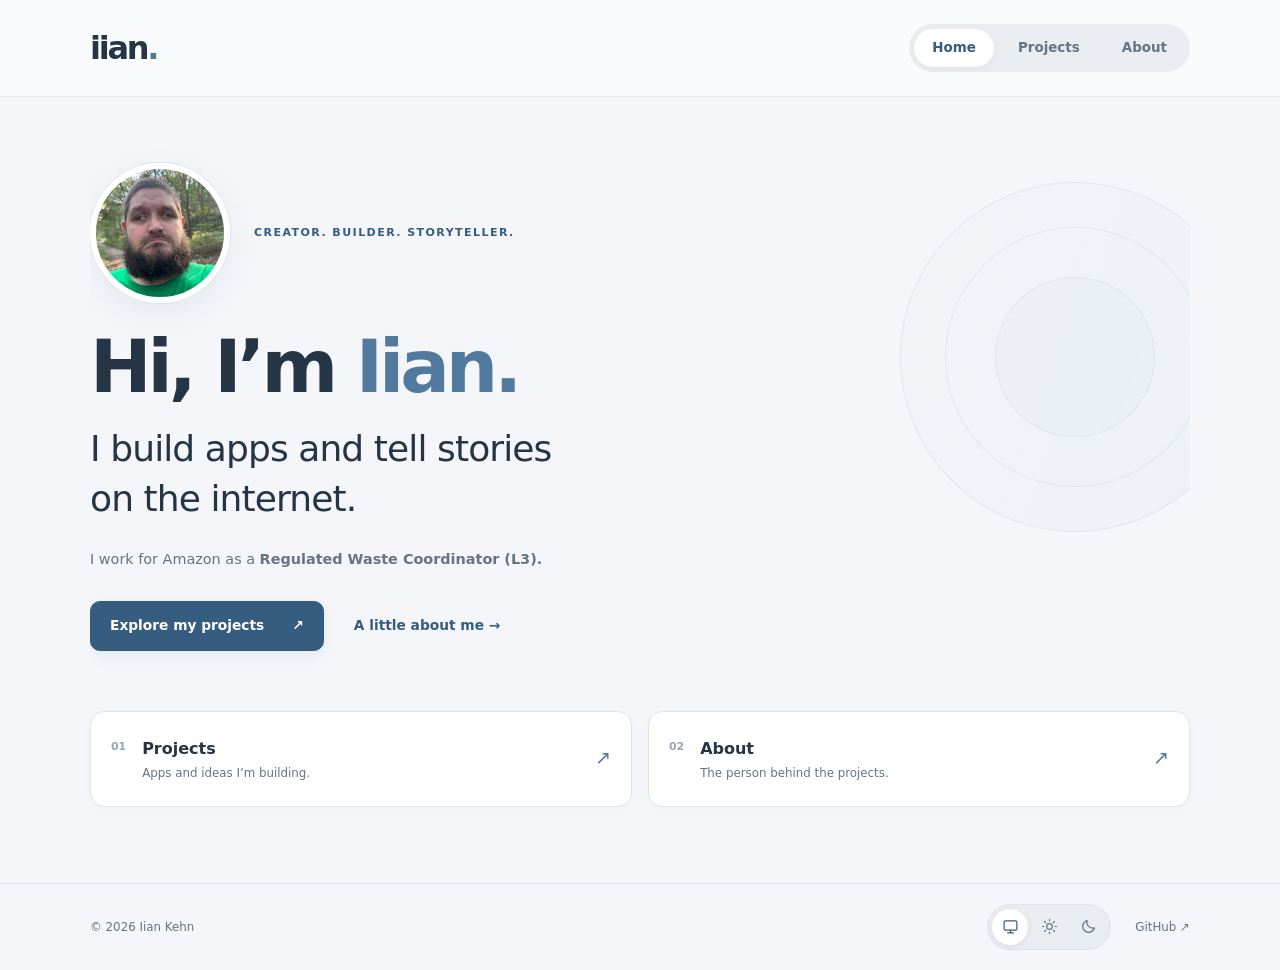
==== commit 51b6ed48: "Remove Videos page and gallery; retain direct social profile links" ====
--- a/index.html
+++ b/index.html
@@ -1,2 +1,2 @@
 <!DOCTYPE html>
-<html lang="en"><head><meta charset="UTF-8"><meta name="viewport" content="width=device-width,initial-scale=1"><title>Home — Iian Kehn</title><meta name="description" content="Iian Kehn builds apps and tells stories on the internet. Regulated Waste Coordinator (L3) at Amazon."><meta name="theme-color" content="#f4f6f9"><link rel="canonical" href="https://www.iiankehn.com/"><meta property="og:title" content="Home — Iian Kehn"><meta property="og:image" content="https://www.iiankehn.com/assets/iian-kehn.jpg"><link rel="icon" href="assets/favicon.svg"><script src="assets/theme.js"></script><link rel="stylesheet" href="assets/site.css"></head><body><a class="skip" href="#main">Skip to content</a><header class="site-header"><div class="shell header-inner"><a class="brand" href="index.html">iian<span>.</span></a><nav aria-label="Primary"><a href="index.html" aria-current="page">Home</a><a href="projects.html">Projects</a><a href="videos.html">Videos</a><a href="about.html">About</a></nav></div></header><main class="shell" id="main"><section class="home-intro" aria-labelledby="home-title"><div class="intro-top"><img class="avatar " src="assets/iian-kehn.jpg" width="160" height="160" alt="Iian Kehn" fetchpriority="high"><span class="overline">Creator. Builder. Storyteller.</span></div><h1 id="home-title">Hi, I’m <span>Iian.</span></h1><p class="home-statement">I build apps and tell stories<br class="desktop-break"> on the internet.</p><p class="work-line">I work for Amazon as a <strong>Regulated Waste Coordinator (L3).</strong></p><div class="home-actions"><a class="button" href="projects.html">Explore my projects <span aria-hidden="true">↗</span></a><a class="text-link" href="about.html">A little about me <span aria-hidden="true">→</span></a></div><div class="hero-detail" aria-hidden="true"><span></span><span></span><span></span></div></section><nav class="explore-links" aria-label="Explore the site"><a href="projects.html"><span class="link-number">01</span><div><h2>Projects</h2><p>Apps and ideas I’m building.</p></div><span class="arrow">↗</span></a><a href="videos.html"><span class="link-number">02</span><div><h2>Videos</h2><p>Stories from my corner of the internet.</p></div><span class="arrow">↗</span></a><a href="about.html"><span class="link-number">03</span><div><h2>About</h2><p>The person behind the projects.</p></div><span class="arrow">↗</span></a></nav></main><footer class="site-footer"><div class="shell footer-inner"><span>© 2026 Iian Kehn</span><div class="theme-controls" role="group" aria-label="Appearance" hidden><button type="button" data-theme-choice="system" aria-label="Use system theme" title="Use system theme" aria-pressed="true"><svg viewBox="0 0 24 24" aria-hidden="true"><rect x="3" y="4" width="18" height="13" rx="2"/><path d="M8 21h8m-4-4v4"/></svg></button><button type="button" data-theme-choice="light" aria-label="Use light theme" title="Use light theme" aria-pressed="false"><svg viewBox="0 0 24 24" aria-hidden="true"><circle cx="12" cy="12" r="4"/><path d="M12 2v2m0 16v2M2 12h2m16 0h2M5 5l1.5 1.5m11 11L19 19M5 19l1.5-1.5m11-11L19 5"/></svg></button><button type="button" data-theme-choice="dark" aria-label="Use dark theme" title="Use dark theme" aria-pressed="false"><svg viewBox="0 0 24 24" aria-hidden="true"><path d="M20.5 14A8.5 8.5 0 0 1 10 3.5 8.5 8.5 0 1 0 20.5 14Z"/></svg></button></div><a href="https://github.com/iiankehn">GitHub <span aria-hidden="true">↗</span></a></div></footer></body></html>+<html lang="en"><head><meta charset="UTF-8"><meta name="viewport" content="width=device-width,initial-scale=1"><title>Home — Iian Kehn</title><meta name="description" content="Iian Kehn builds apps and tells stories on the internet. Regulated Waste Coordinator (L3) at Amazon."><meta name="theme-color" content="#f4f6f9"><link rel="canonical" href="https://www.iiankehn.com/"><meta property="og:title" content="Home — Iian Kehn"><meta property="og:image" content="https://www.iiankehn.com/assets/iian-kehn.jpg"><link rel="icon" href="assets/favicon.svg"><script src="assets/theme.js"></script><link rel="stylesheet" href="assets/site.css"></head><body><a class="skip" href="#main">Skip to content</a><header class="site-header"><div class="shell header-inner"><a class="brand" href="index.html">iian<span>.</span></a><nav aria-label="Primary"><a href="index.html" aria-current="page">Home</a><a href="projects.html">Projects</a><a href="about.html">About</a></nav></div></header><main class="shell" id="main"><section class="home-intro" aria-labelledby="home-title"><div class="intro-top"><img class="avatar " src="assets/iian-kehn.jpg" width="160" height="160" alt="Iian Kehn" fetchpriority="high"><span class="overline">Creator. Builder. Storyteller.</span></div><h1 id="home-title">Hi, I’m <span>Iian.</span></h1><p class="home-statement">I build apps and tell stories<br class="desktop-break"> on the internet.</p><p class="work-line">I work for Amazon as a <strong>Regulated Waste Coordinator (L3).</strong></p><div class="home-actions"><a class="button" href="projects.html">Explore my projects <span aria-hidden="true">↗</span></a><a class="text-link" href="about.html">A little about me <span aria-hidden="true">→</span></a></div><div class="hero-detail" aria-hidden="true"><span></span><span></span><span></span></div></section><nav class="explore-links" aria-label="Explore the site"><a href="projects.html"><span class="link-number">01</span><div><h2>Projects</h2><p>Apps and ideas I’m building.</p></div><span class="arrow">↗</span></a><a href="about.html"><span class="link-number">02</span><div><h2>About</h2><p>The person behind the projects.</p></div><span class="arrow">↗</span></a></nav></main><footer class="site-footer"><div class="shell footer-inner"><span>© 2026 Iian Kehn</span><div class="theme-controls" role="group" aria-label="Appearance" hidden><button type="button" data-theme-choice="system" aria-label="Use system theme" title="Use system theme" aria-pressed="true"><svg viewBox="0 0 24 24" aria-hidden="true"><rect x="3" y="4" width="18" height="13" rx="2"/><path d="M8 21h8m-4-4v4"/></svg></button><button type="button" data-theme-choice="light" aria-label="Use light theme" title="Use light theme" aria-pressed="false"><svg viewBox="0 0 24 24" aria-hidden="true"><circle cx="12" cy="12" r="4"/><path d="M12 2v2m0 16v2M2 12h2m16 0h2M5 5l1.5 1.5m11 11L19 19M5 19l1.5-1.5m11-11L19 5"/></svg></button><button type="button" data-theme-choice="dark" aria-label="Use dark theme" title="Use dark theme" aria-pressed="false"><svg viewBox="0 0 24 24" aria-hidden="true"><path d="M20.5 14A8.5 8.5 0 0 1 10 3.5 8.5 8.5 0 1 0 20.5 14Z"/></svg></button></div><a href="https://github.com/iiankehn">GitHub <span aria-hidden="true">↗</span></a></div></footer></body></html>
--- a/assets/site.css
+++ b/assets/site.css
@@ -1,5 +1,5 @@
 :root{color-scheme:light;--bg:#f4f6f9;--surface:#fff;--text:#263545;--muted:#667483;--line:#dee4eb;--blue:#52799e;--blue-deep:#365c80;--tint:#e8eff6;--shadow:0 14px 40px #263b5410;--header:#ffffff99;--nav:#e9edf2;--nav-hover:#ffffff88;--chip:#f0f3f6;--edge:#d5e0eb;--video-start:#fff;--video-end:#e9f0f7;--social-hover:#d7e4f0}
-*{box-sizing:border-box}body{margin:0;background:var(--bg);color:var(--text);font-family:ui-sans-serif,system-ui,-apple-system,BlinkMacSystemFont,"Segoe UI",sans-serif;line-height:1.7;-webkit-font-smoothing:antialiased}a{color:inherit;text-underline-offset:5px}button{font:inherit}a:focus-visible,button:focus-visible{outline:3px solid var(--blue);outline-offset:5px}a,button{-webkit-tap-highlight-color:transparent}.shell{width:min(1100px,calc(100% - 64px));margin-inline:auto}.skip{position:absolute;left:16px;top:-100px;background:var(--surface);padding:12px;z-index:10}.skip:focus{top:16px}.site-header{background:var(--header);border-bottom:1px solid #dee4eb90}.header-inner{min-height:96px;display:flex;align-items:center;justify-content:space-between;gap:24px}.brand{font-size:2rem;font-weight:800;text-decoration:none;letter-spacing:-.07em;line-height:1}.brand span{color:var(--blue)}.header-inner nav{display:flex;gap:6px;padding:5px;background:var(--nav);border-radius:50px}.header-inner nav a{font-size:.84rem;font-weight:600;text-decoration:none;padding:8px 18px;border-radius:50px;color:var(--muted);transition:background .2s,color .2s}.header-inner nav a[aria-current=page]{background:var(--surface);color:var(--blue-deep);box-shadow:0 2px 6px #263b540a}.header-inner nav a:hover{color:var(--blue-deep);background:var(--nav-hover)}main{min-height:calc(100vh - 184px);padding-bottom:76px}.home-intro{position:relative;padding:66px 0 60px;overflow:hidden}.intro-top{display:flex;align-items:center;gap:24px;margin-bottom:24px}.avatar{width:140px;height:140px;object-fit:cover;object-position:50% 39%;border-radius:50%;border:6px solid var(--surface);box-shadow:0 0 0 1px var(--line),0 10px 30px #365c8014;display:block;flex-shrink:0}.avatar.small{width:110px;height:110px}.overline{color:var(--blue-deep);text-transform:uppercase;letter-spacing:.13em;font-size:.69rem;font-weight:750;margin:0 0 15px}.intro-top .overline{margin:0}.home-intro h1{font-size:clamp(2.8rem,6vw,4.6rem);font-weight:700;line-height:1.1;letter-spacing:-.055em;margin:0 0 16px;position:relative;z-index:1}h1 span{color:var(--blue)}.home-statement{font-size:clamp(1.5rem,3vw,2.25rem);letter-spacing:-.025em;line-height:1.4;font-weight:450;margin:0 0 22px;position:relative;z-index:1}.work-line{font-size:.9rem;color:var(--muted);margin:0;max-width:650px;position:relative;z-index:1}.work-line strong{font-weight:550}.home-actions{display:flex;align-items:center;gap:30px;margin-top:30px;position:relative;z-index:1}.button{display:inline-flex;justify-content:center;align-items:center;gap:28px;text-decoration:none;padding:12px 19px;background:var(--blue-deep);color:white;border:1px solid var(--blue-deep);border-radius:10px;font-size:.86rem;font-weight:650;transition:transform .2s,box-shadow .2s;box-shadow:0 5px 14px #365c8014}.button:hover{transform:translateY(-2px);box-shadow:0 8px 20px #365c8026}.text-link{color:var(--blue-deep);font-size:.86rem;font-weight:600;text-decoration:none}.text-link:hover{text-decoration:underline}.hero-detail{position:absolute;width:350px;height:350px;right:-60px;top:85px;opacity:.55;transform:rotate(-28deg);pointer-events:none}.hero-detail span{position:absolute;border-radius:50%;border:1px solid #a7bbcf70;inset:0;background:linear-gradient(135deg,#e3ebf430,#a7bbcf24)}.hero-detail span:nth-child(2){inset:45px;background:none}.hero-detail span:nth-child(3){inset:95px;background:#c0d0e218}.explore-links{display:grid;grid-template-columns:repeat(3,1fr);gap:16px}.explore-links>a{display:flex;align-items:center;gap:16px;padding:23px 20px;background:var(--surface);border:1px solid var(--line);border-radius:14px;text-decoration:none;box-shadow:0 3px 12px #263b5404;transition:transform .2s,border-color .2s}.explore-links>a:hover{transform:translateY(-3px);border-color:#a7bbcf}.link-number{align-self:start;color:#91a6bb;font-size:.68rem;font-weight:650;margin-top:3px}.explore-links h2{font-size:1rem;margin:0;font-weight:700}.explore-links p{font-size:.74rem;color:var(--muted);margin:3px 0 0;line-height:1.5}.arrow{margin-left:auto;color:var(--blue);font-size:1.2rem}.site-footer{border-top:1px solid var(--line);font-size:.74rem;color:var(--muted)}.footer-inner{display:flex;align-items:center;justify-content:space-between;min-height:86px;gap:20px}.footer-inner a{text-decoration:none}.page-heading{padding:62px 0 38px}.page-heading h1,.about-heading h1{font-size:clamp(2.4rem,5vw,3.4rem);line-height:1.15;font-weight:650;letter-spacing:-.045em;margin:0 0 17px}.page-heading>p:last-child{color:var(--muted);font-size:.95rem;margin:0}.projects{display:grid;grid-template-columns:repeat(2,minmax(0,1fr));gap:22px}.project{display:flex;flex-direction:column;min-height:310px;padding:30px;background:var(--surface);border:1px solid var(--line);border-radius:16px;box-shadow:var(--shadow);position:relative;overflow:hidden}.project:before{content:'';position:absolute;inset:0 0 auto;height:3px;background:linear-gradient(90deg,#52799e,#b9cadd)}.project-top{display:flex;justify-content:space-between;align-items:center;gap:12px}.project-icon{width:46px;height:46px;background:var(--tint);color:var(--blue-deep);border:1px solid var(--edge);border-radius:12px;display:grid;place-items:center;font-weight:750;font-size:1rem}.tag{color:var(--muted);font-size:.68rem;background:var(--chip);padding:4px 9px;border-radius:6px}.project h3{font-size:1.7rem;letter-spacing:-.04em;margin:23px 0 9px;font-weight:650;line-height:1.25}.project p{color:var(--muted);font-size:.88rem;line-height:1.7;margin:0 0 24px;max-width:460px}.project-link{margin-top:auto;display:flex;align-items:center;justify-content:space-between;padding-top:17px;border-top:1px solid var(--line);text-decoration:none;font-size:.81rem;color:var(--blue-deep);font-weight:600}.project-link:hover{text-decoration:underline}.about-heading{display:flex;align-items:center;gap:28px;padding:64px 0 45px}.about-heading h1{margin:0}.about-heading .overline{margin-bottom:10px}.about-content{display:grid;grid-template-columns:1.4fr 1fr;gap:80px;border-top:1px solid var(--line);padding-top:42px}.about-content h2{font-size:1.45rem;line-height:1.4;letter-spacing:-.035em;margin:0 0 21px;font-weight:650}.about-content p{font-size:.92rem;color:var(--muted);line-height:1.9;margin:0 0 18px}.about-content strong{font-weight:600;color:var(--text)}.personal-note{background:var(--surface);border:1px solid var(--line);border-radius:16px;padding:30px;box-shadow:var(--shadow);align-self:start}.note-rule{display:block;width:38px;height:3px;background:var(--blue);margin:0 0 22px;border-radius:3px}.personal-note .overline{margin:28px 0 14px;font-size:.66rem;color:var(--blue-deep);line-height:1.6}.social-buttons{display:flex;flex-wrap:wrap;gap:8px}.social-button{width:40px;height:40px;display:grid;place-items:center;background:var(--tint);color:var(--blue-deep);border:1px solid var(--edge);border-radius:50%;transition:transform .2s,background .2s}.social-button svg{width:19px;height:19px;fill:currentColor}.social-button:hover{background:var(--social-hover);transform:translateY(-3px)}.video-grid{display:grid;grid-template-columns:repeat(3,minmax(0,1fr));gap:25px}.video-grid:empty{display:none}.video-card{background:var(--surface);border:1px solid var(--line);border-radius:16px;padding:12px 12px 20px;overflow:hidden;box-shadow:var(--shadow)}.video-cover{aspect-ratio:3/4;display:block;position:relative;background:var(--tint);border-radius:10px;overflow:hidden}.video-cover img{width:100%;height:100%;object-fit:cover;display:block}.cover-play{position:absolute;left:50%;top:50%;transform:translate(-50%,-50%);width:52px;height:52px;display:grid;place-items:center;background:#fffE;color:var(--blue-deep);border-radius:50%;font-size:1rem}.video-card h2{font-size:1.05rem;line-height:1.45;margin:17px 7px 9px}.video-card h2 a{text-decoration:none}.original-link{font-size:.74rem;margin:0 7px;color:var(--blue-deep);text-decoration:none}.video-empty{background:linear-gradient(135deg,var(--video-start),var(--video-end));border:1px solid var(--edge);border-radius:20px;text-align:center;padding:55px 28px;box-shadow:var(--shadow)}.play-symbol{width:60px;height:60px;margin:0 auto 22px;display:grid;place-items:center;background:var(--surface);border:1px solid var(--line);border-radius:50%;color:var(--blue);box-shadow:0 8px 24px #52799e10}.video-empty h2{font-size:1.4rem;letter-spacing:-.03em;font-weight:600;margin:0 0 12px}.video-empty p{font-size:.9rem;color:var(--muted);margin:0 0 26px}.video-bottom{display:flex;justify-content:space-between;align-items:center;gap:20px;padding:28px 0;margin-top:26px;border-top:1px solid var(--line);font-size:.85rem;color:var(--muted)}.video-bottom p{margin:0}.video-bottom>div{display:flex;gap:26px}.watch-layout{padding-top:42px}.watch-layout h1{font-size:2rem;line-height:1.3;letter-spacing:-.04em;margin:26px 0}.watch-player{width:min(420px,100%);aspect-ratio:9/16;background:var(--tint);border-radius:16px;overflow:hidden;border:1px solid var(--line);margin:0 0 24px;box-shadow:var(--shadow)}.watch-player iframe{width:100%;height:100%;border:0}[hidden]{display:none!important}
+*{box-sizing:border-box}body{margin:0;background:var(--bg);color:var(--text);font-family:ui-sans-serif,system-ui,-apple-system,BlinkMacSystemFont,"Segoe UI",sans-serif;line-height:1.7;-webkit-font-smoothing:antialiased}a{color:inherit;text-underline-offset:5px}button{font:inherit}a:focus-visible,button:focus-visible{outline:3px solid var(--blue);outline-offset:5px}a,button{-webkit-tap-highlight-color:transparent}.shell{width:min(1100px,calc(100% - 64px));margin-inline:auto}.skip{position:absolute;left:16px;top:-100px;background:var(--surface);padding:12px;z-index:10}.skip:focus{top:16px}.site-header{background:var(--header);border-bottom:1px solid #dee4eb90}.header-inner{min-height:96px;display:flex;align-items:center;justify-content:space-between;gap:24px}.brand{font-size:2rem;font-weight:800;text-decoration:none;letter-spacing:-.07em;line-height:1}.brand span{color:var(--blue)}.header-inner nav{display:flex;gap:6px;padding:5px;background:var(--nav);border-radius:50px}.header-inner nav a{font-size:.84rem;font-weight:600;text-decoration:none;padding:8px 18px;border-radius:50px;color:var(--muted);transition:background .2s,color .2s}.header-inner nav a[aria-current=page]{background:var(--surface);color:var(--blue-deep);box-shadow:0 2px 6px #263b540a}.header-inner nav a:hover{color:var(--blue-deep);background:var(--nav-hover)}main{min-height:calc(100vh - 184px);padding-bottom:76px}.home-intro{position:relative;padding:66px 0 60px;overflow:hidden}.intro-top{display:flex;align-items:center;gap:24px;margin-bottom:24px}.avatar{width:140px;height:140px;object-fit:cover;object-position:50% 39%;border-radius:50%;border:6px solid var(--surface);box-shadow:0 0 0 1px var(--line),0 10px 30px #365c8014;display:block;flex-shrink:0}.avatar.small{width:110px;height:110px}.overline{color:var(--blue-deep);text-transform:uppercase;letter-spacing:.13em;font-size:.69rem;font-weight:750;margin:0 0 15px}.intro-top .overline{margin:0}.home-intro h1{font-size:clamp(2.8rem,6vw,4.6rem);font-weight:700;line-height:1.1;letter-spacing:-.055em;margin:0 0 16px;position:relative;z-index:1}h1 span{color:var(--blue)}.home-statement{font-size:clamp(1.5rem,3vw,2.25rem);letter-spacing:-.025em;line-height:1.4;font-weight:450;margin:0 0 22px;position:relative;z-index:1}.work-line{font-size:.9rem;color:var(--muted);margin:0;max-width:650px;position:relative;z-index:1}.work-line strong{font-weight:550}.home-actions{display:flex;align-items:center;gap:30px;margin-top:30px;position:relative;z-index:1}.button{display:inline-flex;justify-content:center;align-items:center;gap:28px;text-decoration:none;padding:12px 19px;background:var(--blue-deep);color:white;border:1px solid var(--blue-deep);border-radius:10px;font-size:.86rem;font-weight:650;transition:transform .2s,box-shadow .2s;box-shadow:0 5px 14px #365c8014}.button:hover{transform:translateY(-2px);box-shadow:0 8px 20px #365c8026}.text-link{color:var(--blue-deep);font-size:.86rem;font-weight:600;text-decoration:none}.text-link:hover{text-decoration:underline}.hero-detail{position:absolute;width:350px;height:350px;right:-60px;top:85px;opacity:.55;transform:rotate(-28deg);pointer-events:none}.hero-detail span{position:absolute;border-radius:50%;border:1px solid #a7bbcf70;inset:0;background:linear-gradient(135deg,#e3ebf430,#a7bbcf24)}.hero-detail span:nth-child(2){inset:45px;background:none}.hero-detail span:nth-child(3){inset:95px;background:#c0d0e218}.explore-links{display:grid;grid-template-columns:repeat(2,1fr);gap:16px}.explore-links>a{display:flex;align-items:center;gap:16px;padding:23px 20px;background:var(--surface);border:1px solid var(--line);border-radius:14px;text-decoration:none;box-shadow:0 3px 12px #263b5404;transition:transform .2s,border-color .2s}.explore-links>a:hover{transform:translateY(-3px);border-color:#a7bbcf}.link-number{align-self:start;color:#91a6bb;font-size:.68rem;font-weight:650;margin-top:3px}.explore-links h2{font-size:1rem;margin:0;font-weight:700}.explore-links p{font-size:.74rem;color:var(--muted);margin:3px 0 0;line-height:1.5}.arrow{margin-left:auto;color:var(--blue);font-size:1.2rem}.site-footer{border-top:1px solid var(--line);font-size:.74rem;color:var(--muted)}.footer-inner{display:flex;align-items:center;justify-content:space-between;min-height:86px;gap:20px}.footer-inner a{text-decoration:none}.page-heading{padding:62px 0 38px}.page-heading h1,.about-heading h1{font-size:clamp(2.4rem,5vw,3.4rem);line-height:1.15;font-weight:650;letter-spacing:-.045em;margin:0 0 17px}.page-heading>p:last-child{color:var(--muted);font-size:.95rem;margin:0}.projects{display:grid;grid-template-columns:repeat(2,minmax(0,1fr));gap:22px}.project{display:flex;flex-direction:column;min-height:310px;padding:30px;background:var(--surface);border:1px solid var(--line);border-radius:16px;box-shadow:var(--shadow);position:relative;overflow:hidden}.project:before{content:'';position:absolute;inset:0 0 auto;height:3px;background:linear-gradient(90deg,#52799e,#b9cadd)}.project-top{display:flex;justify-content:space-between;align-items:center;gap:12px}.project-icon{width:46px;height:46px;background:var(--tint);color:var(--blue-deep);border:1px solid var(--edge);border-radius:12px;display:grid;place-items:center;font-weight:750;font-size:1rem}.tag{color:var(--muted);font-size:.68rem;background:var(--chip);padding:4px 9px;border-radius:6px}.project h3{font-size:1.7rem;letter-spacing:-.04em;margin:23px 0 9px;font-weight:650;line-height:1.25}.project p{color:var(--muted);font-size:.88rem;line-height:1.7;margin:0 0 24px;max-width:460px}.project-link{margin-top:auto;display:flex;align-items:center;justify-content:space-between;padding-top:17px;border-top:1px solid var(--line);text-decoration:none;font-size:.81rem;color:var(--blue-deep);font-weight:600}.project-link:hover{text-decoration:underline}.about-heading{display:flex;align-items:center;gap:28px;padding:64px 0 45px}.about-heading h1{margin:0}.about-heading .overline{margin-bottom:10px}.about-content{display:grid;grid-template-columns:1.4fr 1fr;gap:80px;border-top:1px solid var(--line);padding-top:42px}.about-content h2{font-size:1.45rem;line-height:1.4;letter-spacing:-.035em;margin:0 0 21px;font-weight:650}.about-content p{font-size:.92rem;color:var(--muted);line-height:1.9;margin:0 0 18px}.about-content strong{font-weight:600;color:var(--text)}.personal-note{background:var(--surface);border:1px solid var(--line);border-radius:16px;padding:30px;box-shadow:var(--shadow);align-self:start}.note-rule{display:block;width:38px;height:3px;background:var(--blue);margin:0 0 22px;border-radius:3px}.personal-note .overline{margin:28px 0 14px;font-size:.66rem;color:var(--blue-deep);line-height:1.6}.social-buttons{display:flex;flex-wrap:wrap;gap:8px}.social-button{width:40px;height:40px;display:grid;place-items:center;background:var(--tint);color:var(--blue-deep);border:1px solid var(--edge);border-radius:50%;transition:transform .2s,background .2s}.social-button svg{width:19px;height:19px;fill:currentColor}.social-button:hover{background:var(--social-hover);transform:translateY(-3px)}.video-grid{display:grid;grid-template-columns:repeat(3,minmax(0,1fr));gap:25px}.video-grid:empty{display:none}.video-card{background:var(--surface);border:1px solid var(--line);border-radius:16px;padding:12px 12px 20px;overflow:hidden;box-shadow:var(--shadow)}.video-cover{aspect-ratio:3/4;display:block;position:relative;background:var(--tint);border-radius:10px;overflow:hidden}.video-cover img{width:100%;height:100%;object-fit:cover;display:block}.cover-play{position:absolute;left:50%;top:50%;transform:translate(-50%,-50%);width:52px;height:52px;display:grid;place-items:center;background:#fffE;color:var(--blue-deep);border-radius:50%;font-size:1rem}.video-card h2{font-size:1.05rem;line-height:1.45;margin:17px 7px 9px}.video-card h2 a{text-decoration:none}.original-link{font-size:.74rem;margin:0 7px;color:var(--blue-deep);text-decoration:none}.video-empty{background:linear-gradient(135deg,var(--video-start),var(--video-end));border:1px solid var(--edge);border-radius:20px;text-align:center;padding:55px 28px;box-shadow:var(--shadow)}.play-symbol{width:60px;height:60px;margin:0 auto 22px;display:grid;place-items:center;background:var(--surface);border:1px solid var(--line);border-radius:50%;color:var(--blue);box-shadow:0 8px 24px #52799e10}.video-empty h2{font-size:1.4rem;letter-spacing:-.03em;font-weight:600;margin:0 0 12px}.video-empty p{font-size:.9rem;color:var(--muted);margin:0 0 26px}.video-bottom{display:flex;justify-content:space-between;align-items:center;gap:20px;padding:28px 0;margin-top:26px;border-top:1px solid var(--line);font-size:.85rem;color:var(--muted)}.video-bottom p{margin:0}.video-bottom>div{display:flex;gap:26px}.watch-layout{padding-top:42px}.watch-layout h1{font-size:2rem;line-height:1.3;letter-spacing:-.04em;margin:26px 0}.watch-player{width:min(420px,100%);aspect-ratio:9/16;background:var(--tint);border-radius:16px;overflow:hidden;border:1px solid var(--line);margin:0 0 24px;box-shadow:var(--shadow)}.watch-player iframe{width:100%;height:100%;border:0}[hidden]{display:none!important}
 @media(max-width:900px){.hero-detail{right:-160px;opacity:.4}.about-content{gap:35px}.explore-links>a{gap:10px;padding:20px 14px}.explore-links p{font-size:.7rem}}
 @media(max-width:640px){.shell{width:calc(100% - 40px)}.header-inner{min-height:84px;gap:16px}.brand{font-size:1.7rem}.header-inner nav{gap:0;padding:4px}.header-inner nav a{padding:7px 10px;font-size:.74rem}.home-intro{padding:40px 0}.intro-top{flex-direction:column;align-items:start;gap:24px;margin-bottom:24px}.avatar{width:112px;height:112px;border-width:5px}.avatar.small{width:88px;height:88px}.home-intro h1{font-size:3rem}.home-statement{font-size:1.55rem}.work-line{font-size:.82rem;max-width:330px}.home-actions{gap:21px;flex-wrap:wrap;margin-top:26px}.button{font-size:.8rem;padding:11px 16px;gap:16px}.text-link{font-size:.79rem}.hero-detail{width:220px;height:220px;right:-90px;top:20px;opacity:.4}.hero-detail span:nth-child(2){inset:30px}.hero-detail span:nth-child(3){inset:60px}.explore-links{grid-template-columns:1fr;gap:10px}.explore-links>a{padding:18px;gap:18px}.explore-links p{font-size:.75rem}.projects{grid-template-columns:1fr;gap:18px}.project{padding:25px}.page-heading{padding:42px 0 30px}.page-heading h1{font-size:2.6rem}.about-heading{padding:40px 0 30px;gap:20px;align-items:start;flex-direction:column}.about-heading h1{font-size:2.5rem}.about-content{grid-template-columns:1fr;gap:32px;padding-top:30px}.about-content h2{font-size:1.35rem}.about-content p{font-size:.88rem}.personal-note{padding:26px}.video-grid{grid-template-columns:repeat(2,minmax(0,1fr));gap:12px}.video-card{padding:8px 8px 16px}.video-card h2{font-size:.88rem}.video-empty{padding:40px 20px}.video-bottom{flex-direction:column;align-items:start;gap:12px}.watch-layout h1{font-size:1.6rem}main{padding-bottom:45px}.footer-inner{min-height:76px}}
 @media(max-width:370px){.header-inner{flex-wrap:wrap;padding:18px 0;gap:18px}.header-inner nav{width:100%;justify-content:space-between}.video-grid{grid-template-columns:1fr}}
@@ -8,3 +8,5 @@
 :root[data-theme="dark"]{color-scheme:dark;--bg:#141b24;--surface:#1d2733;--text:#e8edf3;--muted:#a5b2c1;--line:#344252;--blue:#95b4d4;--blue-deep:#a7c4e2;--tint:#293b4e;--shadow:0 14px 40px #00000020;--header:#1b2531cc;--nav:#263342;--nav-hover:#344252;--chip:#293544;--edge:#3a4e63;--video-start:#1d2733;--video-end:#263b50;--social-hover:#3b5066}
 @media(prefers-color-scheme:dark){:root:not([data-theme]){color-scheme:dark;--bg:#141b24;--surface:#1d2733;--text:#e8edf3;--muted:#a5b2c1;--line:#344252;--blue:#95b4d4;--blue-deep:#a7c4e2;--tint:#293b4e;--shadow:0 14px 40px #00000020;--header:#1b2531cc;--nav:#263342;--nav-hover:#344252;--chip:#293544;--edge:#3a4e63;--video-start:#1d2733;--video-end:#263b50;--social-hover:#3b5066}}
 .theme-controls{display:flex;align-items:center;gap:3px;padding:4px;background:var(--nav);border:1px solid var(--line);border-radius:30px;margin-left:auto}.theme-controls button{display:grid;place-items:center;width:36px;height:36px;border:0;background:transparent;color:var(--muted);border-radius:50%;cursor:pointer}.theme-controls button:hover{color:var(--text);background:var(--nav-hover)}.theme-controls button[aria-pressed="true"]{background:var(--surface);color:var(--blue-deep);box-shadow:0 2px 6px #00000010}.theme-controls svg{width:17px;height:17px;fill:none;stroke:currentColor;stroke-width:1.7;stroke-linecap:round;stroke-linejoin:round}.footer-inner{gap:24px}:root[data-theme="dark"] .button{background:#43698e;border-color:#52799e;color:#fff}:root[data-theme="dark"] .cover-play{background:#1d2733ee}:root[data-theme="dark"] .site-header{border-color:var(--line)}@media(prefers-color-scheme:dark){:root:not([data-theme]) .button{background:#43698e;border-color:#52799e;color:#fff}}@media(max-width:640px){.footer-inner{gap:12px;flex-wrap:wrap;padding-block:15px}.theme-controls button{width:34px;height:34px}}
+
+.project-icon.app-icon{width:64px;height:64px;padding:0;border:0;background:transparent;overflow:hidden;border-radius:14px}.project-icon.app-icon img{display:block;width:100%;height:100%;object-fit:contain}
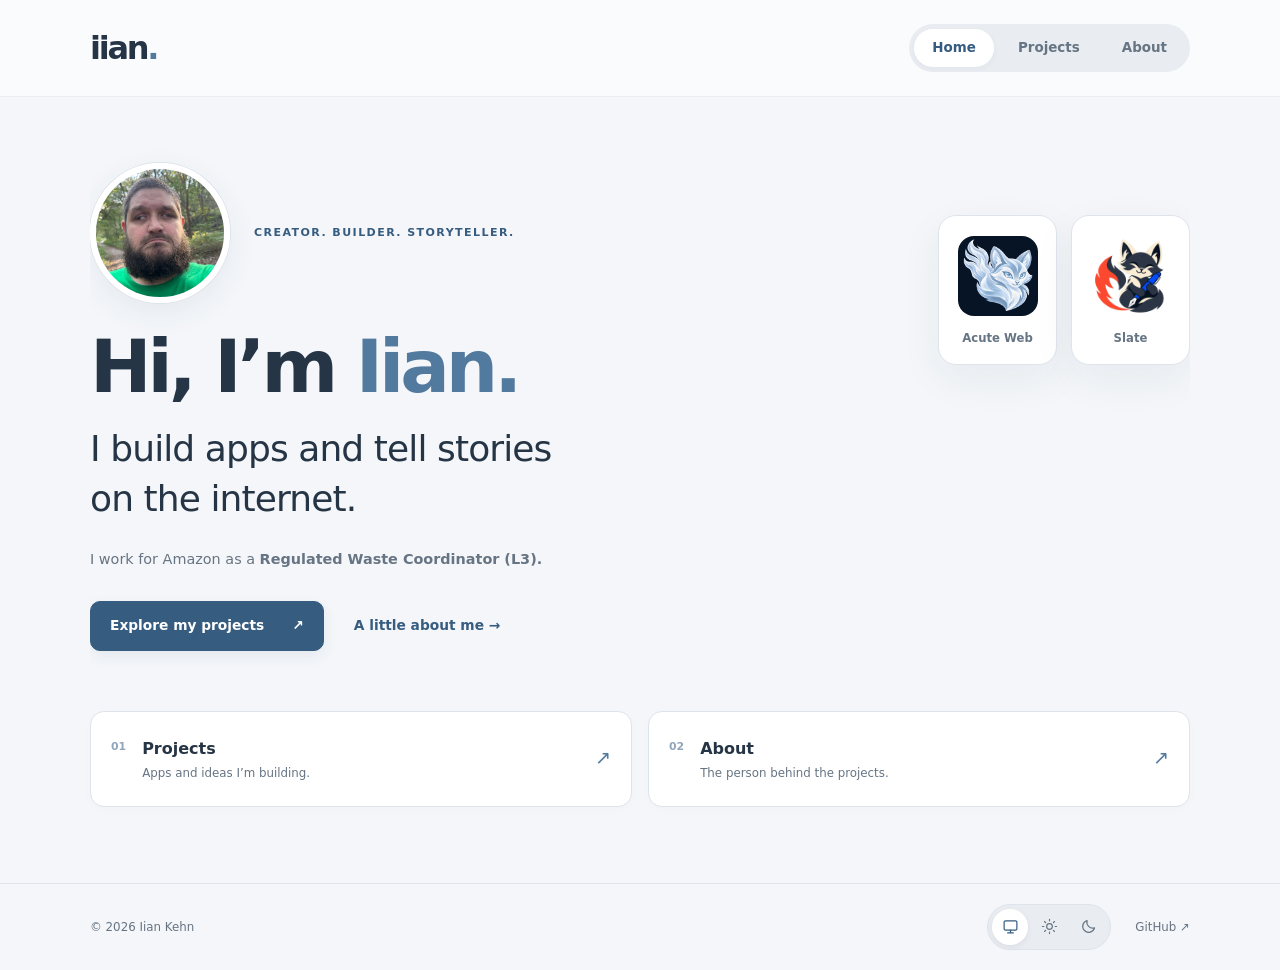
==== commit e2f4aa94: "Replace decorative circles with compact official app icon tiles" ====
--- a/index.html
+++ b/index.html
@@ -1,2 +1,2 @@
 <!DOCTYPE html>
-<html lang="en"><head><meta charset="UTF-8"><meta name="viewport" content="width=device-width,initial-scale=1"><title>Home — Iian Kehn</title><meta name="description" content="Iian Kehn builds apps and tells stories on the internet. Regulated Waste Coordinator (L3) at Amazon."><meta name="theme-color" content="#f4f6f9"><link rel="canonical" href="https://www.iiankehn.com/"><meta property="og:title" content="Home — Iian Kehn"><meta property="og:image" content="https://www.iiankehn.com/assets/iian-kehn.jpg"><link rel="icon" href="assets/favicon.svg"><script src="assets/theme.js"></script><link rel="stylesheet" href="assets/site.css"></head><body><a class="skip" href="#main">Skip to content</a><header class="site-header"><div class="shell header-inner"><a class="brand" href="index.html">iian<span>.</span></a><nav aria-label="Primary"><a href="index.html" aria-current="page">Home</a><a href="projects.html">Projects</a><a href="about.html">About</a></nav></div></header><main class="shell" id="main"><section class="home-intro" aria-labelledby="home-title"><div class="intro-top"><img class="avatar " src="assets/iian-kehn.jpg" width="160" height="160" alt="Iian Kehn" fetchpriority="high"><span class="overline">Creator. Builder. Storyteller.</span></div><h1 id="home-title">Hi, I’m <span>Iian.</span></h1><p class="home-statement">I build apps and tell stories<br class="desktop-break"> on the internet.</p><p class="work-line">I work for Amazon as a <strong>Regulated Waste Coordinator (L3).</strong></p><div class="home-actions"><a class="button" href="projects.html">Explore my projects <span aria-hidden="true">↗</span></a><a class="text-link" href="about.html">A little about me <span aria-hidden="true">→</span></a></div><div class="hero-detail" aria-hidden="true"><span></span><span></span><span></span></div></section><nav class="explore-links" aria-label="Explore the site"><a href="projects.html"><span class="link-number">01</span><div><h2>Projects</h2><p>Apps and ideas I’m building.</p></div><span class="arrow">↗</span></a><a href="about.html"><span class="link-number">02</span><div><h2>About</h2><p>The person behind the projects.</p></div><span class="arrow">↗</span></a></nav></main><footer class="site-footer"><div class="shell footer-inner"><span>© 2026 Iian Kehn</span><div class="theme-controls" role="group" aria-label="Appearance" hidden><button type="button" data-theme-choice="system" aria-label="Use system theme" title="Use system theme" aria-pressed="true"><svg viewBox="0 0 24 24" aria-hidden="true"><rect x="3" y="4" width="18" height="13" rx="2"/><path d="M8 21h8m-4-4v4"/></svg></button><button type="button" data-theme-choice="light" aria-label="Use light theme" title="Use light theme" aria-pressed="false"><svg viewBox="0 0 24 24" aria-hidden="true"><circle cx="12" cy="12" r="4"/><path d="M12 2v2m0 16v2M2 12h2m16 0h2M5 5l1.5 1.5m11 11L19 19M5 19l1.5-1.5m11-11L19 5"/></svg></button><button type="button" data-theme-choice="dark" aria-label="Use dark theme" title="Use dark theme" aria-pressed="false"><svg viewBox="0 0 24 24" aria-hidden="true"><path d="M20.5 14A8.5 8.5 0 0 1 10 3.5 8.5 8.5 0 1 0 20.5 14Z"/></svg></button></div><a href="https://github.com/iiankehn">GitHub <span aria-hidden="true">↗</span></a></div></footer></body></html>+<html lang="en"><head><meta charset="UTF-8"><meta name="viewport" content="width=device-width,initial-scale=1"><title>Home — Iian Kehn</title><meta name="description" content="Iian Kehn builds apps and tells stories on the internet. Regulated Waste Coordinator (L3) at Amazon."><meta name="theme-color" content="#f4f6f9"><link rel="canonical" href="https://www.iiankehn.com/"><meta property="og:title" content="Home — Iian Kehn"><meta property="og:image" content="https://www.iiankehn.com/assets/iian-kehn.jpg"><link rel="icon" href="assets/favicon.svg"><script src="assets/theme.js"></script><link rel="stylesheet" href="assets/site.css"></head><body><a class="skip" href="#main">Skip to content</a><header class="site-header"><div class="shell header-inner"><a class="brand" href="index.html">iian<span>.</span></a><nav aria-label="Primary"><a href="index.html" aria-current="page">Home</a><a href="projects.html">Projects</a><a href="about.html">About</a></nav></div></header><main class="shell" id="main"><section class="home-intro" aria-labelledby="home-title"><div class="intro-top"><img class="avatar " src="assets/iian-kehn.jpg" width="160" height="160" alt="Iian Kehn" fetchpriority="high"><span class="overline">Creator. Builder. Storyteller.</span></div><h1 id="home-title">Hi, I’m <span>Iian.</span></h1><p class="home-statement">I build apps and tell stories<br class="desktop-break"> on the internet.</p><p class="work-line">I work for Amazon as a <strong>Regulated Waste Coordinator (L3).</strong></p><div class="home-actions"><a class="button" href="projects.html">Explore my projects <span aria-hidden="true">↗</span></a><a class="text-link" href="about.html">A little about me <span aria-hidden="true">→</span></a></div><div class="hero-apps" aria-label="My apps"><a class="hero-app" href="https://acute.iiankehn.com/"><img src="assets/acute-icon.png" width="80" height="80" alt=""><span>Acute Web</span></a><a class="hero-app" href="https://slate.iiankehn.com/"><img src="assets/slate-icon.webp" width="80" height="80" alt=""><span>Slate</span></a></div></section><nav class="explore-links" aria-label="Explore the site"><a href="projects.html"><span class="link-number">01</span><div><h2>Projects</h2><p>Apps and ideas I’m building.</p></div><span class="arrow">↗</span></a><a href="about.html"><span class="link-number">02</span><div><h2>About</h2><p>The person behind the projects.</p></div><span class="arrow">↗</span></a></nav></main><footer class="site-footer"><div class="shell footer-inner"><span>© 2026 Iian Kehn</span><div class="theme-controls" role="group" aria-label="Appearance" hidden><button type="button" data-theme-choice="system" aria-label="Use system theme" title="Use system theme" aria-pressed="true"><svg viewBox="0 0 24 24" aria-hidden="true"><rect x="3" y="4" width="18" height="13" rx="2"/><path d="M8 21h8m-4-4v4"/></svg></button><button type="button" data-theme-choice="light" aria-label="Use light theme" title="Use light theme" aria-pressed="false"><svg viewBox="0 0 24 24" aria-hidden="true"><circle cx="12" cy="12" r="4"/><path d="M12 2v2m0 16v2M2 12h2m16 0h2M5 5l1.5 1.5m11 11L19 19M5 19l1.5-1.5m11-11L19 5"/></svg></button><button type="button" data-theme-choice="dark" aria-label="Use dark theme" title="Use dark theme" aria-pressed="false"><svg viewBox="0 0 24 24" aria-hidden="true"><path d="M20.5 14A8.5 8.5 0 0 1 10 3.5 8.5 8.5 0 1 0 20.5 14Z"/></svg></button></div><a href="https://github.com/iiankehn">GitHub <span aria-hidden="true">↗</span></a></div></footer></body></html>
--- a/assets/site.css
+++ b/assets/site.css
@@ -1,7 +1,7 @@
 :root{color-scheme:light;--bg:#f4f6f9;--surface:#fff;--text:#263545;--muted:#667483;--line:#dee4eb;--blue:#52799e;--blue-deep:#365c80;--tint:#e8eff6;--shadow:0 14px 40px #263b5410;--header:#ffffff99;--nav:#e9edf2;--nav-hover:#ffffff88;--chip:#f0f3f6;--edge:#d5e0eb;--video-start:#fff;--video-end:#e9f0f7;--social-hover:#d7e4f0}
-*{box-sizing:border-box}body{margin:0;background:var(--bg);color:var(--text);font-family:ui-sans-serif,system-ui,-apple-system,BlinkMacSystemFont,"Segoe UI",sans-serif;line-height:1.7;-webkit-font-smoothing:antialiased}a{color:inherit;text-underline-offset:5px}button{font:inherit}a:focus-visible,button:focus-visible{outline:3px solid var(--blue);outline-offset:5px}a,button{-webkit-tap-highlight-color:transparent}.shell{width:min(1100px,calc(100% - 64px));margin-inline:auto}.skip{position:absolute;left:16px;top:-100px;background:var(--surface);padding:12px;z-index:10}.skip:focus{top:16px}.site-header{background:var(--header);border-bottom:1px solid #dee4eb90}.header-inner{min-height:96px;display:flex;align-items:center;justify-content:space-between;gap:24px}.brand{font-size:2rem;font-weight:800;text-decoration:none;letter-spacing:-.07em;line-height:1}.brand span{color:var(--blue)}.header-inner nav{display:flex;gap:6px;padding:5px;background:var(--nav);border-radius:50px}.header-inner nav a{font-size:.84rem;font-weight:600;text-decoration:none;padding:8px 18px;border-radius:50px;color:var(--muted);transition:background .2s,color .2s}.header-inner nav a[aria-current=page]{background:var(--surface);color:var(--blue-deep);box-shadow:0 2px 6px #263b540a}.header-inner nav a:hover{color:var(--blue-deep);background:var(--nav-hover)}main{min-height:calc(100vh - 184px);padding-bottom:76px}.home-intro{position:relative;padding:66px 0 60px;overflow:hidden}.intro-top{display:flex;align-items:center;gap:24px;margin-bottom:24px}.avatar{width:140px;height:140px;object-fit:cover;object-position:50% 39%;border-radius:50%;border:6px solid var(--surface);box-shadow:0 0 0 1px var(--line),0 10px 30px #365c8014;display:block;flex-shrink:0}.avatar.small{width:110px;height:110px}.overline{color:var(--blue-deep);text-transform:uppercase;letter-spacing:.13em;font-size:.69rem;font-weight:750;margin:0 0 15px}.intro-top .overline{margin:0}.home-intro h1{font-size:clamp(2.8rem,6vw,4.6rem);font-weight:700;line-height:1.1;letter-spacing:-.055em;margin:0 0 16px;position:relative;z-index:1}h1 span{color:var(--blue)}.home-statement{font-size:clamp(1.5rem,3vw,2.25rem);letter-spacing:-.025em;line-height:1.4;font-weight:450;margin:0 0 22px;position:relative;z-index:1}.work-line{font-size:.9rem;color:var(--muted);margin:0;max-width:650px;position:relative;z-index:1}.work-line strong{font-weight:550}.home-actions{display:flex;align-items:center;gap:30px;margin-top:30px;position:relative;z-index:1}.button{display:inline-flex;justify-content:center;align-items:center;gap:28px;text-decoration:none;padding:12px 19px;background:var(--blue-deep);color:white;border:1px solid var(--blue-deep);border-radius:10px;font-size:.86rem;font-weight:650;transition:transform .2s,box-shadow .2s;box-shadow:0 5px 14px #365c8014}.button:hover{transform:translateY(-2px);box-shadow:0 8px 20px #365c8026}.text-link{color:var(--blue-deep);font-size:.86rem;font-weight:600;text-decoration:none}.text-link:hover{text-decoration:underline}.hero-detail{position:absolute;width:350px;height:350px;right:-60px;top:85px;opacity:.55;transform:rotate(-28deg);pointer-events:none}.hero-detail span{position:absolute;border-radius:50%;border:1px solid #a7bbcf70;inset:0;background:linear-gradient(135deg,#e3ebf430,#a7bbcf24)}.hero-detail span:nth-child(2){inset:45px;background:none}.hero-detail span:nth-child(3){inset:95px;background:#c0d0e218}.explore-links{display:grid;grid-template-columns:repeat(2,1fr);gap:16px}.explore-links>a{display:flex;align-items:center;gap:16px;padding:23px 20px;background:var(--surface);border:1px solid var(--line);border-radius:14px;text-decoration:none;box-shadow:0 3px 12px #263b5404;transition:transform .2s,border-color .2s}.explore-links>a:hover{transform:translateY(-3px);border-color:#a7bbcf}.link-number{align-self:start;color:#91a6bb;font-size:.68rem;font-weight:650;margin-top:3px}.explore-links h2{font-size:1rem;margin:0;font-weight:700}.explore-links p{font-size:.74rem;color:var(--muted);margin:3px 0 0;line-height:1.5}.arrow{margin-left:auto;color:var(--blue);font-size:1.2rem}.site-footer{border-top:1px solid var(--line);font-size:.74rem;color:var(--muted)}.footer-inner{display:flex;align-items:center;justify-content:space-between;min-height:86px;gap:20px}.footer-inner a{text-decoration:none}.page-heading{padding:62px 0 38px}.page-heading h1,.about-heading h1{font-size:clamp(2.4rem,5vw,3.4rem);line-height:1.15;font-weight:650;letter-spacing:-.045em;margin:0 0 17px}.page-heading>p:last-child{color:var(--muted);font-size:.95rem;margin:0}.projects{display:grid;grid-template-columns:repeat(2,minmax(0,1fr));gap:22px}.project{display:flex;flex-direction:column;min-height:310px;padding:30px;background:var(--surface);border:1px solid var(--line);border-radius:16px;box-shadow:var(--shadow);position:relative;overflow:hidden}.project:before{content:'';position:absolute;inset:0 0 auto;height:3px;background:linear-gradient(90deg,#52799e,#b9cadd)}.project-top{display:flex;justify-content:space-between;align-items:center;gap:12px}.project-icon{width:46px;height:46px;background:var(--tint);color:var(--blue-deep);border:1px solid var(--edge);border-radius:12px;display:grid;place-items:center;font-weight:750;font-size:1rem}.tag{color:var(--muted);font-size:.68rem;background:var(--chip);padding:4px 9px;border-radius:6px}.project h3{font-size:1.7rem;letter-spacing:-.04em;margin:23px 0 9px;font-weight:650;line-height:1.25}.project p{color:var(--muted);font-size:.88rem;line-height:1.7;margin:0 0 24px;max-width:460px}.project-link{margin-top:auto;display:flex;align-items:center;justify-content:space-between;padding-top:17px;border-top:1px solid var(--line);text-decoration:none;font-size:.81rem;color:var(--blue-deep);font-weight:600}.project-link:hover{text-decoration:underline}.about-heading{display:flex;align-items:center;gap:28px;padding:64px 0 45px}.about-heading h1{margin:0}.about-heading .overline{margin-bottom:10px}.about-content{display:grid;grid-template-columns:1.4fr 1fr;gap:80px;border-top:1px solid var(--line);padding-top:42px}.about-content h2{font-size:1.45rem;line-height:1.4;letter-spacing:-.035em;margin:0 0 21px;font-weight:650}.about-content p{font-size:.92rem;color:var(--muted);line-height:1.9;margin:0 0 18px}.about-content strong{font-weight:600;color:var(--text)}.personal-note{background:var(--surface);border:1px solid var(--line);border-radius:16px;padding:30px;box-shadow:var(--shadow);align-self:start}.note-rule{display:block;width:38px;height:3px;background:var(--blue);margin:0 0 22px;border-radius:3px}.personal-note .overline{margin:28px 0 14px;font-size:.66rem;color:var(--blue-deep);line-height:1.6}.social-buttons{display:flex;flex-wrap:wrap;gap:8px}.social-button{width:40px;height:40px;display:grid;place-items:center;background:var(--tint);color:var(--blue-deep);border:1px solid var(--edge);border-radius:50%;transition:transform .2s,background .2s}.social-button svg{width:19px;height:19px;fill:currentColor}.social-button:hover{background:var(--social-hover);transform:translateY(-3px)}.video-grid{display:grid;grid-template-columns:repeat(3,minmax(0,1fr));gap:25px}.video-grid:empty{display:none}.video-card{background:var(--surface);border:1px solid var(--line);border-radius:16px;padding:12px 12px 20px;overflow:hidden;box-shadow:var(--shadow)}.video-cover{aspect-ratio:3/4;display:block;position:relative;background:var(--tint);border-radius:10px;overflow:hidden}.video-cover img{width:100%;height:100%;object-fit:cover;display:block}.cover-play{position:absolute;left:50%;top:50%;transform:translate(-50%,-50%);width:52px;height:52px;display:grid;place-items:center;background:#fffE;color:var(--blue-deep);border-radius:50%;font-size:1rem}.video-card h2{font-size:1.05rem;line-height:1.45;margin:17px 7px 9px}.video-card h2 a{text-decoration:none}.original-link{font-size:.74rem;margin:0 7px;color:var(--blue-deep);text-decoration:none}.video-empty{background:linear-gradient(135deg,var(--video-start),var(--video-end));border:1px solid var(--edge);border-radius:20px;text-align:center;padding:55px 28px;box-shadow:var(--shadow)}.play-symbol{width:60px;height:60px;margin:0 auto 22px;display:grid;place-items:center;background:var(--surface);border:1px solid var(--line);border-radius:50%;color:var(--blue);box-shadow:0 8px 24px #52799e10}.video-empty h2{font-size:1.4rem;letter-spacing:-.03em;font-weight:600;margin:0 0 12px}.video-empty p{font-size:.9rem;color:var(--muted);margin:0 0 26px}.video-bottom{display:flex;justify-content:space-between;align-items:center;gap:20px;padding:28px 0;margin-top:26px;border-top:1px solid var(--line);font-size:.85rem;color:var(--muted)}.video-bottom p{margin:0}.video-bottom>div{display:flex;gap:26px}.watch-layout{padding-top:42px}.watch-layout h1{font-size:2rem;line-height:1.3;letter-spacing:-.04em;margin:26px 0}.watch-player{width:min(420px,100%);aspect-ratio:9/16;background:var(--tint);border-radius:16px;overflow:hidden;border:1px solid var(--line);margin:0 0 24px;box-shadow:var(--shadow)}.watch-player iframe{width:100%;height:100%;border:0}[hidden]{display:none!important}
-@media(max-width:900px){.hero-detail{right:-160px;opacity:.4}.about-content{gap:35px}.explore-links>a{gap:10px;padding:20px 14px}.explore-links p{font-size:.7rem}}
-@media(max-width:640px){.shell{width:calc(100% - 40px)}.header-inner{min-height:84px;gap:16px}.brand{font-size:1.7rem}.header-inner nav{gap:0;padding:4px}.header-inner nav a{padding:7px 10px;font-size:.74rem}.home-intro{padding:40px 0}.intro-top{flex-direction:column;align-items:start;gap:24px;margin-bottom:24px}.avatar{width:112px;height:112px;border-width:5px}.avatar.small{width:88px;height:88px}.home-intro h1{font-size:3rem}.home-statement{font-size:1.55rem}.work-line{font-size:.82rem;max-width:330px}.home-actions{gap:21px;flex-wrap:wrap;margin-top:26px}.button{font-size:.8rem;padding:11px 16px;gap:16px}.text-link{font-size:.79rem}.hero-detail{width:220px;height:220px;right:-90px;top:20px;opacity:.4}.hero-detail span:nth-child(2){inset:30px}.hero-detail span:nth-child(3){inset:60px}.explore-links{grid-template-columns:1fr;gap:10px}.explore-links>a{padding:18px;gap:18px}.explore-links p{font-size:.75rem}.projects{grid-template-columns:1fr;gap:18px}.project{padding:25px}.page-heading{padding:42px 0 30px}.page-heading h1{font-size:2.6rem}.about-heading{padding:40px 0 30px;gap:20px;align-items:start;flex-direction:column}.about-heading h1{font-size:2.5rem}.about-content{grid-template-columns:1fr;gap:32px;padding-top:30px}.about-content h2{font-size:1.35rem}.about-content p{font-size:.88rem}.personal-note{padding:26px}.video-grid{grid-template-columns:repeat(2,minmax(0,1fr));gap:12px}.video-card{padding:8px 8px 16px}.video-card h2{font-size:.88rem}.video-empty{padding:40px 20px}.video-bottom{flex-direction:column;align-items:start;gap:12px}.watch-layout h1{font-size:1.6rem}main{padding-bottom:45px}.footer-inner{min-height:76px}}
+*{box-sizing:border-box}body{margin:0;background:var(--bg);color:var(--text);font-family:ui-sans-serif,system-ui,-apple-system,BlinkMacSystemFont,"Segoe UI",sans-serif;line-height:1.7;-webkit-font-smoothing:antialiased}a{color:inherit;text-underline-offset:5px}button{font:inherit}a:focus-visible,button:focus-visible{outline:3px solid var(--blue);outline-offset:5px}a,button{-webkit-tap-highlight-color:transparent}.shell{width:min(1100px,calc(100% - 64px));margin-inline:auto}.skip{position:absolute;left:16px;top:-100px;background:var(--surface);padding:12px;z-index:10}.skip:focus{top:16px}.site-header{background:var(--header);border-bottom:1px solid #dee4eb90}.header-inner{min-height:96px;display:flex;align-items:center;justify-content:space-between;gap:24px}.brand{font-size:2rem;font-weight:800;text-decoration:none;letter-spacing:-.07em;line-height:1}.brand span{color:var(--blue)}.header-inner nav{display:flex;gap:6px;padding:5px;background:var(--nav);border-radius:50px}.header-inner nav a{font-size:.84rem;font-weight:600;text-decoration:none;padding:8px 18px;border-radius:50px;color:var(--muted);transition:background .2s,color .2s}.header-inner nav a[aria-current=page]{background:var(--surface);color:var(--blue-deep);box-shadow:0 2px 6px #263b540a}.header-inner nav a:hover{color:var(--blue-deep);background:var(--nav-hover)}main{min-height:calc(100vh - 184px);padding-bottom:76px}.home-intro{position:relative;padding:66px 0 60px;overflow:hidden}.intro-top{display:flex;align-items:center;gap:24px;margin-bottom:24px}.avatar{width:140px;height:140px;object-fit:cover;object-position:50% 39%;border-radius:50%;border:6px solid var(--surface);box-shadow:0 0 0 1px var(--line),0 10px 30px #365c8014;display:block;flex-shrink:0}.avatar.small{width:110px;height:110px}.overline{color:var(--blue-deep);text-transform:uppercase;letter-spacing:.13em;font-size:.69rem;font-weight:750;margin:0 0 15px}.intro-top .overline{margin:0}.home-intro h1{font-size:clamp(2.8rem,6vw,4.6rem);font-weight:700;line-height:1.1;letter-spacing:-.055em;margin:0 0 16px;position:relative;z-index:1}h1 span{color:var(--blue)}.home-statement{font-size:clamp(1.5rem,3vw,2.25rem);letter-spacing:-.025em;line-height:1.4;font-weight:450;margin:0 0 22px;position:relative;z-index:1}.work-line{font-size:.9rem;color:var(--muted);margin:0;max-width:650px;position:relative;z-index:1}.work-line strong{font-weight:550}.home-actions{display:flex;align-items:center;gap:30px;margin-top:30px;position:relative;z-index:1}.button{display:inline-flex;justify-content:center;align-items:center;gap:28px;text-decoration:none;padding:12px 19px;background:var(--blue-deep);color:white;border:1px solid var(--blue-deep);border-radius:10px;font-size:.86rem;font-weight:650;transition:transform .2s,box-shadow .2s;box-shadow:0 5px 14px #365c8014}.button:hover{transform:translateY(-2px);box-shadow:0 8px 20px #365c8026}.text-link{color:var(--blue-deep);font-size:.86rem;font-weight:600;text-decoration:none}.text-link:hover{text-decoration:underline}.explore-links{display:grid;grid-template-columns:repeat(2,1fr);gap:16px}.explore-links>a{display:flex;align-items:center;gap:16px;padding:23px 20px;background:var(--surface);border:1px solid var(--line);border-radius:14px;text-decoration:none;box-shadow:0 3px 12px #263b5404;transition:transform .2s,border-color .2s}.explore-links>a:hover{transform:translateY(-3px);border-color:#a7bbcf}.link-number{align-self:start;color:#91a6bb;font-size:.68rem;font-weight:650;margin-top:3px}.explore-links h2{font-size:1rem;margin:0;font-weight:700}.explore-links p{font-size:.74rem;color:var(--muted);margin:3px 0 0;line-height:1.5}.arrow{margin-left:auto;color:var(--blue);font-size:1.2rem}.site-footer{border-top:1px solid var(--line);font-size:.74rem;color:var(--muted)}.footer-inner{display:flex;align-items:center;justify-content:space-between;min-height:86px;gap:20px}.footer-inner a{text-decoration:none}.page-heading{padding:62px 0 38px}.page-heading h1,.about-heading h1{font-size:clamp(2.4rem,5vw,3.4rem);line-height:1.15;font-weight:650;letter-spacing:-.045em;margin:0 0 17px}.page-heading>p:last-child{color:var(--muted);font-size:.95rem;margin:0}.projects{display:grid;grid-template-columns:repeat(2,minmax(0,1fr));gap:22px}.project{display:flex;flex-direction:column;min-height:310px;padding:30px;background:var(--surface);border:1px solid var(--line);border-radius:16px;box-shadow:var(--shadow);position:relative;overflow:hidden}.project:before{content:'';position:absolute;inset:0 0 auto;height:3px;background:linear-gradient(90deg,#52799e,#b9cadd)}.project-top{display:flex;justify-content:space-between;align-items:center;gap:12px}.project-icon{width:46px;height:46px;background:var(--tint);color:var(--blue-deep);border:1px solid var(--edge);border-radius:12px;display:grid;place-items:center;font-weight:750;font-size:1rem}.tag{color:var(--muted);font-size:.68rem;background:var(--chip);padding:4px 9px;border-radius:6px}.project h3{font-size:1.7rem;letter-spacing:-.04em;margin:23px 0 9px;font-weight:650;line-height:1.25}.project p{color:var(--muted);font-size:.88rem;line-height:1.7;margin:0 0 24px;max-width:460px}.project-link{margin-top:auto;display:flex;align-items:center;justify-content:space-between;padding-top:17px;border-top:1px solid var(--line);text-decoration:none;font-size:.81rem;color:var(--blue-deep);font-weight:600}.project-link:hover{text-decoration:underline}.about-heading{display:flex;align-items:center;gap:28px;padding:64px 0 45px}.about-heading h1{margin:0}.about-heading .overline{margin-bottom:10px}.about-content{display:grid;grid-template-columns:1.4fr 1fr;gap:80px;border-top:1px solid var(--line);padding-top:42px}.about-content h2{font-size:1.45rem;line-height:1.4;letter-spacing:-.035em;margin:0 0 21px;font-weight:650}.about-content p{font-size:.92rem;color:var(--muted);line-height:1.9;margin:0 0 18px}.about-content strong{font-weight:600;color:var(--text)}.personal-note{background:var(--surface);border:1px solid var(--line);border-radius:16px;padding:30px;box-shadow:var(--shadow);align-self:start}.note-rule{display:block;width:38px;height:3px;background:var(--blue);margin:0 0 22px;border-radius:3px}.personal-note .overline{margin:28px 0 14px;font-size:.66rem;color:var(--blue-deep);line-height:1.6}.social-buttons{display:flex;flex-wrap:wrap;gap:8px}.social-button{width:40px;height:40px;display:grid;place-items:center;background:var(--tint);color:var(--blue-deep);border:1px solid var(--edge);border-radius:50%;transition:transform .2s,background .2s}.social-button svg{width:19px;height:19px;fill:currentColor}.social-button:hover{background:var(--social-hover);transform:translateY(-3px)}.video-grid{display:grid;grid-template-columns:repeat(3,minmax(0,1fr));gap:25px}.video-grid:empty{display:none}.video-card{background:var(--surface);border:1px solid var(--line);border-radius:16px;padding:12px 12px 20px;overflow:hidden;box-shadow:var(--shadow)}.video-cover{aspect-ratio:3/4;display:block;position:relative;background:var(--tint);border-radius:10px;overflow:hidden}.video-cover img{width:100%;height:100%;object-fit:cover;display:block}.cover-play{position:absolute;left:50%;top:50%;transform:translate(-50%,-50%);width:52px;height:52px;display:grid;place-items:center;background:#fffE;color:var(--blue-deep);border-radius:50%;font-size:1rem}.video-card h2{font-size:1.05rem;line-height:1.45;margin:17px 7px 9px}.video-card h2 a{text-decoration:none}.original-link{font-size:.74rem;margin:0 7px;color:var(--blue-deep);text-decoration:none}.video-empty{background:linear-gradient(135deg,var(--video-start),var(--video-end));border:1px solid var(--edge);border-radius:20px;text-align:center;padding:55px 28px;box-shadow:var(--shadow)}.play-symbol{width:60px;height:60px;margin:0 auto 22px;display:grid;place-items:center;background:var(--surface);border:1px solid var(--line);border-radius:50%;color:var(--blue);box-shadow:0 8px 24px #52799e10}.video-empty h2{font-size:1.4rem;letter-spacing:-.03em;font-weight:600;margin:0 0 12px}.video-empty p{font-size:.9rem;color:var(--muted);margin:0 0 26px}.video-bottom{display:flex;justify-content:space-between;align-items:center;gap:20px;padding:28px 0;margin-top:26px;border-top:1px solid var(--line);font-size:.85rem;color:var(--muted)}.video-bottom p{margin:0}.video-bottom>div{display:flex;gap:26px}.watch-layout{padding-top:42px}.watch-layout h1{font-size:2rem;line-height:1.3;letter-spacing:-.04em;margin:26px 0}.watch-player{width:min(420px,100%);aspect-ratio:9/16;background:var(--tint);border-radius:16px;overflow:hidden;border:1px solid var(--line);margin:0 0 24px;box-shadow:var(--shadow)}.watch-player iframe{width:100%;height:100%;border:0}[hidden]{display:none!important}
+@media(max-width:900px){.about-content{gap:35px}.explore-links>a{gap:10px;padding:20px 14px}.explore-links p{font-size:.7rem}}
+@media(max-width:640px){.shell{width:calc(100% - 40px)}.header-inner{min-height:84px;gap:16px}.brand{font-size:1.7rem}.header-inner nav{gap:0;padding:4px}.header-inner nav a{padding:7px 10px;font-size:.74rem}.home-intro{padding:40px 0}.intro-top{flex-direction:column;align-items:start;gap:24px;margin-bottom:24px}.avatar{width:112px;height:112px;border-width:5px}.avatar.small{width:88px;height:88px}.home-intro h1{font-size:3rem}.home-statement{font-size:1.55rem}.work-line{font-size:.82rem;max-width:330px}.home-actions{gap:21px;flex-wrap:wrap;margin-top:26px}.button{font-size:.8rem;padding:11px 16px;gap:16px}.text-link{font-size:.79rem}.explore-links{grid-template-columns:1fr;gap:10px}.explore-links>a{padding:18px;gap:18px}.explore-links p{font-size:.75rem}.projects{grid-template-columns:1fr;gap:18px}.project{padding:25px}.page-heading{padding:42px 0 30px}.page-heading h1{font-size:2.6rem}.about-heading{padding:40px 0 30px;gap:20px;align-items:start;flex-direction:column}.about-heading h1{font-size:2.5rem}.about-content{grid-template-columns:1fr;gap:32px;padding-top:30px}.about-content h2{font-size:1.35rem}.about-content p{font-size:.88rem}.personal-note{padding:26px}.video-grid{grid-template-columns:repeat(2,minmax(0,1fr));gap:12px}.video-card{padding:8px 8px 16px}.video-card h2{font-size:.88rem}.video-empty{padding:40px 20px}.video-bottom{flex-direction:column;align-items:start;gap:12px}.watch-layout h1{font-size:1.6rem}main{padding-bottom:45px}.footer-inner{min-height:76px}}
 @media(max-width:370px){.header-inner{flex-wrap:wrap;padding:18px 0;gap:18px}.header-inner nav{width:100%;justify-content:space-between}.video-grid{grid-template-columns:1fr}}
 @media(prefers-reduced-motion:reduce){*{transition:none!important}}
 
@@ -10,3 +10,6 @@
 .theme-controls{display:flex;align-items:center;gap:3px;padding:4px;background:var(--nav);border:1px solid var(--line);border-radius:30px;margin-left:auto}.theme-controls button{display:grid;place-items:center;width:36px;height:36px;border:0;background:transparent;color:var(--muted);border-radius:50%;cursor:pointer}.theme-controls button:hover{color:var(--text);background:var(--nav-hover)}.theme-controls button[aria-pressed="true"]{background:var(--surface);color:var(--blue-deep);box-shadow:0 2px 6px #00000010}.theme-controls svg{width:17px;height:17px;fill:none;stroke:currentColor;stroke-width:1.7;stroke-linecap:round;stroke-linejoin:round}.footer-inner{gap:24px}:root[data-theme="dark"] .button{background:#43698e;border-color:#52799e;color:#fff}:root[data-theme="dark"] .cover-play{background:#1d2733ee}:root[data-theme="dark"] .site-header{border-color:var(--line)}@media(prefers-color-scheme:dark){:root:not([data-theme]) .button{background:#43698e;border-color:#52799e;color:#fff}}@media(max-width:640px){.footer-inner{gap:12px;flex-wrap:wrap;padding-block:15px}.theme-controls button{width:34px;height:34px}}
 
 .project-icon.app-icon{width:64px;height:64px;padding:0;border:0;background:transparent;overflow:hidden;border-radius:14px}.project-icon.app-icon img{display:block;width:100%;height:100%;object-fit:contain}
+
+.hero-apps{position:absolute;right:0;top:118px;display:grid;grid-template-columns:repeat(2,1fr);gap:14px;width:252px}.hero-app{display:flex;flex-direction:column;align-items:center;gap:13px;padding:20px 14px 15px;background:var(--surface);border:1px solid var(--line);border-radius:18px;box-shadow:var(--shadow);text-decoration:none;transition:transform .2s,border-color .2s}.hero-app:hover{transform:translateY(-3px);border-color:var(--blue)}.hero-app img{display:block;width:80px;height:80px;object-fit:contain;border-radius:16px}.hero-app span{font-size:.73rem;font-weight:650;color:var(--muted)}@media(max-width:900px){.hero-apps{top:84px;width:206px;gap:12px}.hero-app{padding:16px 10px 12px}.hero-app img{width:64px;height:64px}}@media(max-width:640px){.hero-apps{top:44px;right:0;width:166px;gap:10px}.hero-app{gap:10px;padding:12px 8px 10px;border-radius:14px}.hero-app img{width:50px;height:50px;border-radius:11px}.hero-app span{font-size:.6rem}}@media(max-width:370px){.hero-apps{width:146px;gap:8px}.hero-app img{width:44px;height:44px}.hero-app span{font-size:.56rem}}
+@media(min-width:641px) and (max-width:900px){.intro-top .overline{max-width:180px}}
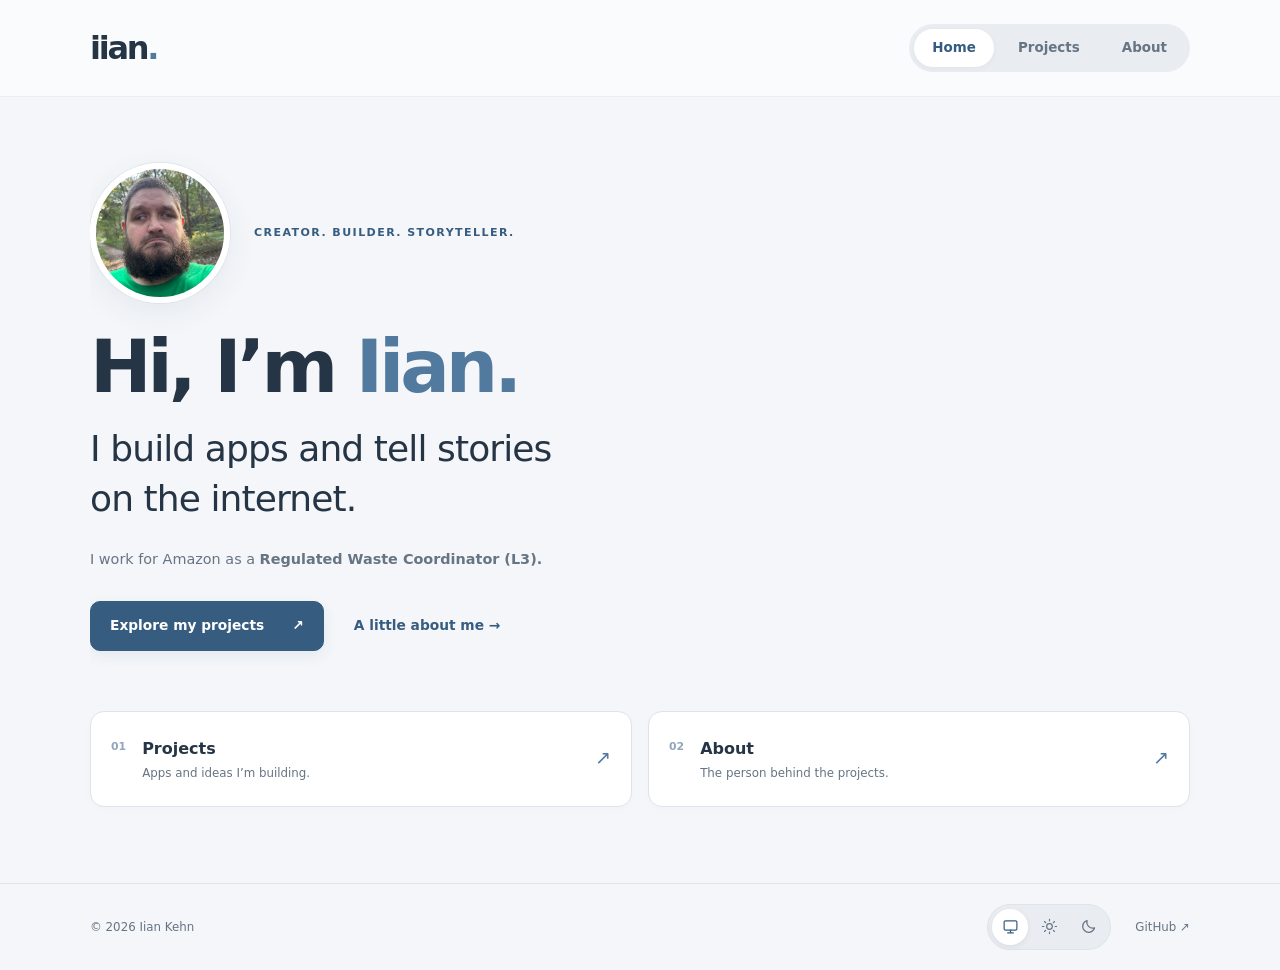
==== commit dcfb1bdb: "Simplify homepage by removing app tiles beside the introduction" ====
--- a/index.html
+++ b/index.html
@@ -1,2 +1,2 @@
 <!DOCTYPE html>
-<html lang="en"><head><meta charset="UTF-8"><meta name="viewport" content="width=device-width,initial-scale=1"><title>Home — Iian Kehn</title><meta name="description" content="Iian Kehn builds apps and tells stories on the internet. Regulated Waste Coordinator (L3) at Amazon."><meta name="theme-color" content="#f4f6f9"><link rel="canonical" href="https://www.iiankehn.com/"><meta property="og:title" content="Home — Iian Kehn"><meta property="og:image" content="https://www.iiankehn.com/assets/iian-kehn.jpg"><link rel="icon" href="assets/favicon.svg"><script src="assets/theme.js"></script><link rel="stylesheet" href="assets/site.css"></head><body><a class="skip" href="#main">Skip to content</a><header class="site-header"><div class="shell header-inner"><a class="brand" href="index.html">iian<span>.</span></a><nav aria-label="Primary"><a href="index.html" aria-current="page">Home</a><a href="projects.html">Projects</a><a href="about.html">About</a></nav></div></header><main class="shell" id="main"><section class="home-intro" aria-labelledby="home-title"><div class="intro-top"><img class="avatar " src="assets/iian-kehn.jpg" width="160" height="160" alt="Iian Kehn" fetchpriority="high"><span class="overline">Creator. Builder. Storyteller.</span></div><h1 id="home-title">Hi, I’m <span>Iian.</span></h1><p class="home-statement">I build apps and tell stories<br class="desktop-break"> on the internet.</p><p class="work-line">I work for Amazon as a <strong>Regulated Waste Coordinator (L3).</strong></p><div class="home-actions"><a class="button" href="projects.html">Explore my projects <span aria-hidden="true">↗</span></a><a class="text-link" href="about.html">A little about me <span aria-hidden="true">→</span></a></div><div class="hero-apps" aria-label="My apps"><a class="hero-app" href="https://acute.iiankehn.com/"><img src="assets/acute-icon.png" width="80" height="80" alt=""><span>Acute Web</span></a><a class="hero-app" href="https://slate.iiankehn.com/"><img src="assets/slate-icon.webp" width="80" height="80" alt=""><span>Slate</span></a></div></section><nav class="explore-links" aria-label="Explore the site"><a href="projects.html"><span class="link-number">01</span><div><h2>Projects</h2><p>Apps and ideas I’m building.</p></div><span class="arrow">↗</span></a><a href="about.html"><span class="link-number">02</span><div><h2>About</h2><p>The person behind the projects.</p></div><span class="arrow">↗</span></a></nav></main><footer class="site-footer"><div class="shell footer-inner"><span>© 2026 Iian Kehn</span><div class="theme-controls" role="group" aria-label="Appearance" hidden><button type="button" data-theme-choice="system" aria-label="Use system theme" title="Use system theme" aria-pressed="true"><svg viewBox="0 0 24 24" aria-hidden="true"><rect x="3" y="4" width="18" height="13" rx="2"/><path d="M8 21h8m-4-4v4"/></svg></button><button type="button" data-theme-choice="light" aria-label="Use light theme" title="Use light theme" aria-pressed="false"><svg viewBox="0 0 24 24" aria-hidden="true"><circle cx="12" cy="12" r="4"/><path d="M12 2v2m0 16v2M2 12h2m16 0h2M5 5l1.5 1.5m11 11L19 19M5 19l1.5-1.5m11-11L19 5"/></svg></button><button type="button" data-theme-choice="dark" aria-label="Use dark theme" title="Use dark theme" aria-pressed="false"><svg viewBox="0 0 24 24" aria-hidden="true"><path d="M20.5 14A8.5 8.5 0 0 1 10 3.5 8.5 8.5 0 1 0 20.5 14Z"/></svg></button></div><a href="https://github.com/iiankehn">GitHub <span aria-hidden="true">↗</span></a></div></footer></body></html>+<html lang="en"><head><meta charset="UTF-8"><meta name="viewport" content="width=device-width,initial-scale=1"><title>Home — Iian Kehn</title><meta name="description" content="Iian Kehn builds apps and tells stories on the internet. Regulated Waste Coordinator (L3) at Amazon."><meta name="theme-color" content="#f4f6f9"><link rel="canonical" href="https://www.iiankehn.com/"><meta property="og:title" content="Home — Iian Kehn"><meta property="og:image" content="https://www.iiankehn.com/assets/iian-kehn.jpg"><link rel="icon" href="assets/favicon.svg"><script src="assets/theme.js"></script><link rel="stylesheet" href="assets/site.css"></head><body><a class="skip" href="#main">Skip to content</a><header class="site-header"><div class="shell header-inner"><a class="brand" href="index.html">iian<span>.</span></a><nav aria-label="Primary"><a href="index.html" aria-current="page">Home</a><a href="projects.html">Projects</a><a href="about.html">About</a></nav></div></header><main class="shell" id="main"><section class="home-intro" aria-labelledby="home-title"><div class="intro-top"><img class="avatar " src="assets/iian-kehn.jpg" width="160" height="160" alt="Iian Kehn" fetchpriority="high"><span class="overline">Creator. Builder. Storyteller.</span></div><h1 id="home-title">Hi, I’m <span>Iian.</span></h1><p class="home-statement">I build apps and tell stories<br class="desktop-break"> on the internet.</p><p class="work-line">I work for Amazon as a <strong>Regulated Waste Coordinator (L3).</strong></p><div class="home-actions"><a class="button" href="projects.html">Explore my projects <span aria-hidden="true">↗</span></a><a class="text-link" href="about.html">A little about me <span aria-hidden="true">→</span></a></div></section><nav class="explore-links" aria-label="Explore the site"><a href="projects.html"><span class="link-number">01</span><div><h2>Projects</h2><p>Apps and ideas I’m building.</p></div><span class="arrow">↗</span></a><a href="about.html"><span class="link-number">02</span><div><h2>About</h2><p>The person behind the projects.</p></div><span class="arrow">↗</span></a></nav></main><footer class="site-footer"><div class="shell footer-inner"><span>© 2026 Iian Kehn</span><div class="theme-controls" role="group" aria-label="Appearance" hidden><button type="button" data-theme-choice="system" aria-label="Use system theme" title="Use system theme" aria-pressed="true"><svg viewBox="0 0 24 24" aria-hidden="true"><rect x="3" y="4" width="18" height="13" rx="2"/><path d="M8 21h8m-4-4v4"/></svg></button><button type="button" data-theme-choice="light" aria-label="Use light theme" title="Use light theme" aria-pressed="false"><svg viewBox="0 0 24 24" aria-hidden="true"><circle cx="12" cy="12" r="4"/><path d="M12 2v2m0 16v2M2 12h2m16 0h2M5 5l1.5 1.5m11 11L19 19M5 19l1.5-1.5m11-11L19 5"/></svg></button><button type="button" data-theme-choice="dark" aria-label="Use dark theme" title="Use dark theme" aria-pressed="false"><svg viewBox="0 0 24 24" aria-hidden="true"><path d="M20.5 14A8.5 8.5 0 0 1 10 3.5 8.5 8.5 0 1 0 20.5 14Z"/></svg></button></div><a href="https://github.com/iiankehn">GitHub <span aria-hidden="true">↗</span></a></div></footer></body></html>
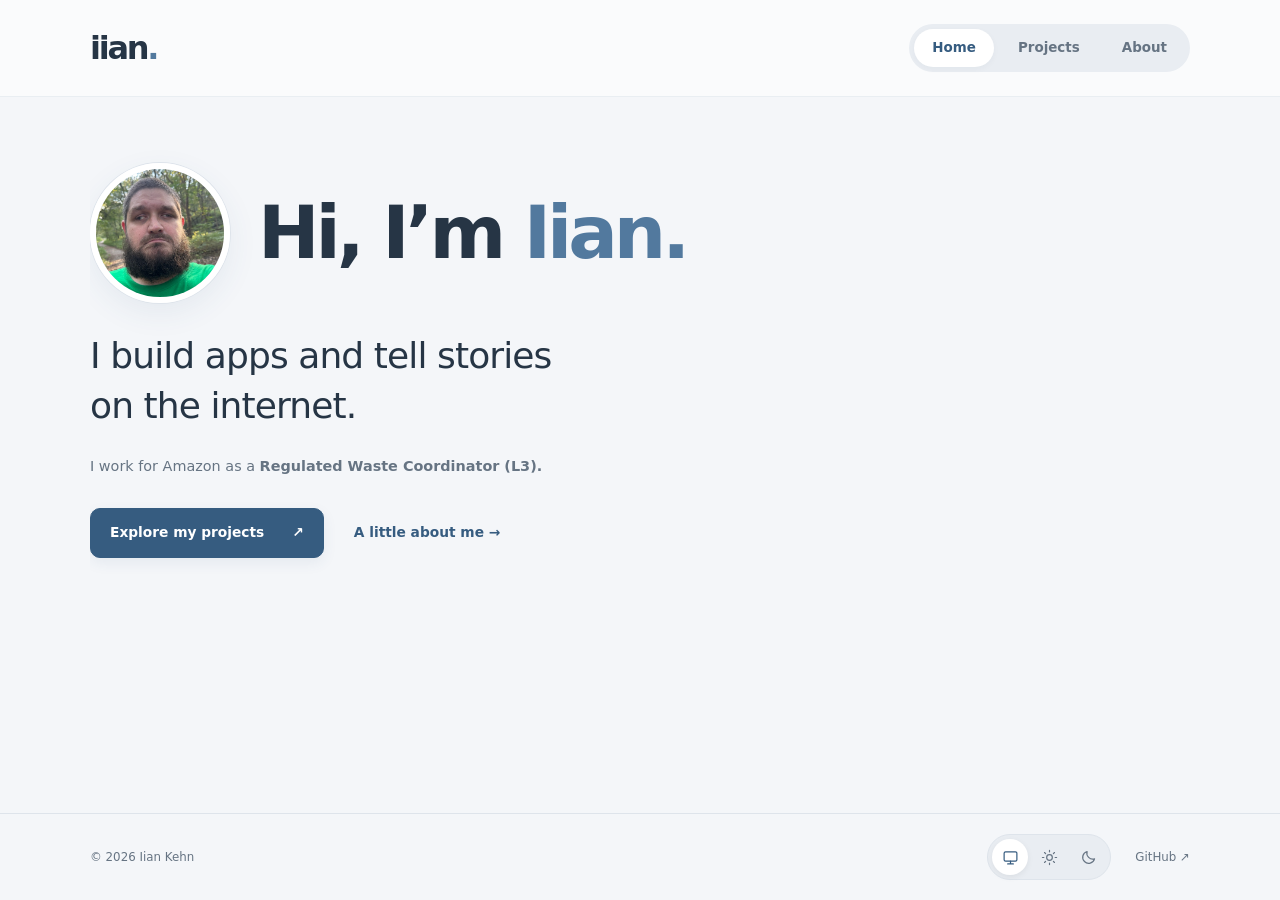
==== commit 634ffa9e: "Align greeting beside portrait and remove redundant homepage cards and tagline" ====
--- a/index.html
+++ b/index.html
@@ -1,2 +1,2 @@
 <!DOCTYPE html>
-<html lang="en"><head><meta charset="UTF-8"><meta name="viewport" content="width=device-width,initial-scale=1"><title>Home — Iian Kehn</title><meta name="description" content="Iian Kehn builds apps and tells stories on the internet. Regulated Waste Coordinator (L3) at Amazon."><meta name="theme-color" content="#f4f6f9"><link rel="canonical" href="https://www.iiankehn.com/"><meta property="og:title" content="Home — Iian Kehn"><meta property="og:image" content="https://www.iiankehn.com/assets/iian-kehn.jpg"><link rel="icon" href="assets/favicon.svg"><script src="assets/theme.js"></script><link rel="stylesheet" href="assets/site.css"></head><body><a class="skip" href="#main">Skip to content</a><header class="site-header"><div class="shell header-inner"><a class="brand" href="index.html">iian<span>.</span></a><nav aria-label="Primary"><a href="index.html" aria-current="page">Home</a><a href="projects.html">Projects</a><a href="about.html">About</a></nav></div></header><main class="shell" id="main"><section class="home-intro" aria-labelledby="home-title"><div class="intro-top"><img class="avatar " src="assets/iian-kehn.jpg" width="160" height="160" alt="Iian Kehn" fetchpriority="high"><span class="overline">Creator. Builder. Storyteller.</span></div><h1 id="home-title">Hi, I’m <span>Iian.</span></h1><p class="home-statement">I build apps and tell stories<br class="desktop-break"> on the internet.</p><p class="work-line">I work for Amazon as a <strong>Regulated Waste Coordinator (L3).</strong></p><div class="home-actions"><a class="button" href="projects.html">Explore my projects <span aria-hidden="true">↗</span></a><a class="text-link" href="about.html">A little about me <span aria-hidden="true">→</span></a></div></section><nav class="explore-links" aria-label="Explore the site"><a href="projects.html"><span class="link-number">01</span><div><h2>Projects</h2><p>Apps and ideas I’m building.</p></div><span class="arrow">↗</span></a><a href="about.html"><span class="link-number">02</span><div><h2>About</h2><p>The person behind the projects.</p></div><span class="arrow">↗</span></a></nav></main><footer class="site-footer"><div class="shell footer-inner"><span>© 2026 Iian Kehn</span><div class="theme-controls" role="group" aria-label="Appearance" hidden><button type="button" data-theme-choice="system" aria-label="Use system theme" title="Use system theme" aria-pressed="true"><svg viewBox="0 0 24 24" aria-hidden="true"><rect x="3" y="4" width="18" height="13" rx="2"/><path d="M8 21h8m-4-4v4"/></svg></button><button type="button" data-theme-choice="light" aria-label="Use light theme" title="Use light theme" aria-pressed="false"><svg viewBox="0 0 24 24" aria-hidden="true"><circle cx="12" cy="12" r="4"/><path d="M12 2v2m0 16v2M2 12h2m16 0h2M5 5l1.5 1.5m11 11L19 19M5 19l1.5-1.5m11-11L19 5"/></svg></button><button type="button" data-theme-choice="dark" aria-label="Use dark theme" title="Use dark theme" aria-pressed="false"><svg viewBox="0 0 24 24" aria-hidden="true"><path d="M20.5 14A8.5 8.5 0 0 1 10 3.5 8.5 8.5 0 1 0 20.5 14Z"/></svg></button></div><a href="https://github.com/iiankehn">GitHub <span aria-hidden="true">↗</span></a></div></footer></body></html>+<html lang="en"><head><meta charset="UTF-8"><meta name="viewport" content="width=device-width,initial-scale=1"><title>Home — Iian Kehn</title><meta name="description" content="Iian Kehn builds apps and tells stories on the internet. Regulated Waste Coordinator (L3) at Amazon."><meta name="theme-color" content="#f4f6f9"><link rel="canonical" href="https://www.iiankehn.com/"><meta property="og:title" content="Home — Iian Kehn"><meta property="og:image" content="https://www.iiankehn.com/assets/iian-kehn.jpg"><link rel="icon" href="assets/favicon.svg"><script src="assets/theme.js"></script><link rel="stylesheet" href="assets/site.css"></head><body><a class="skip" href="#main">Skip to content</a><header class="site-header"><div class="shell header-inner"><a class="brand" href="index.html">iian<span>.</span></a><nav aria-label="Primary"><a href="index.html" aria-current="page">Home</a><a href="projects.html">Projects</a><a href="about.html">About</a></nav></div></header><main class="shell" id="main"><section class="home-intro" aria-labelledby="home-title"><div class="intro-top"><img class="avatar " src="assets/iian-kehn.jpg" width="160" height="160" alt="Iian Kehn" fetchpriority="high"><h1 id="home-title">Hi, I’m <span>Iian.</span></h1></div><p class="home-statement">I build apps and tell stories<br class="desktop-break"> on the internet.</p><p class="work-line">I work for Amazon as a <strong>Regulated Waste Coordinator (L3).</strong></p><div class="home-actions"><a class="button" href="projects.html">Explore my projects <span aria-hidden="true">↗</span></a><a class="text-link" href="about.html">A little about me <span aria-hidden="true">→</span></a></div></section></main><footer class="site-footer"><div class="shell footer-inner"><span>© 2026 Iian Kehn</span><div class="theme-controls" role="group" aria-label="Appearance" hidden><button type="button" data-theme-choice="system" aria-label="Use system theme" title="Use system theme" aria-pressed="true"><svg viewBox="0 0 24 24" aria-hidden="true"><rect x="3" y="4" width="18" height="13" rx="2"/><path d="M8 21h8m-4-4v4"/></svg></button><button type="button" data-theme-choice="light" aria-label="Use light theme" title="Use light theme" aria-pressed="false"><svg viewBox="0 0 24 24" aria-hidden="true"><circle cx="12" cy="12" r="4"/><path d="M12 2v2m0 16v2M2 12h2m16 0h2M5 5l1.5 1.5m11 11L19 19M5 19l1.5-1.5m11-11L19 5"/></svg></button><button type="button" data-theme-choice="dark" aria-label="Use dark theme" title="Use dark theme" aria-pressed="false"><svg viewBox="0 0 24 24" aria-hidden="true"><path d="M20.5 14A8.5 8.5 0 0 1 10 3.5 8.5 8.5 0 1 0 20.5 14Z"/></svg></button></div><a href="https://github.com/iiankehn">GitHub <span aria-hidden="true">↗</span></a></div></footer></body></html>
--- a/assets/site.css
+++ b/assets/site.css
@@ -13,3 +13,5 @@
 
 .hero-apps{position:absolute;right:0;top:118px;display:grid;grid-template-columns:repeat(2,1fr);gap:14px;width:252px}.hero-app{display:flex;flex-direction:column;align-items:center;gap:13px;padding:20px 14px 15px;background:var(--surface);border:1px solid var(--line);border-radius:18px;box-shadow:var(--shadow);text-decoration:none;transition:transform .2s,border-color .2s}.hero-app:hover{transform:translateY(-3px);border-color:var(--blue)}.hero-app img{display:block;width:80px;height:80px;object-fit:contain;border-radius:16px}.hero-app span{font-size:.73rem;font-weight:650;color:var(--muted)}@media(max-width:900px){.hero-apps{top:84px;width:206px;gap:12px}.hero-app{padding:16px 10px 12px}.hero-app img{width:64px;height:64px}}@media(max-width:640px){.hero-apps{top:44px;right:0;width:166px;gap:10px}.hero-app{gap:10px;padding:12px 8px 10px;border-radius:14px}.hero-app img{width:50px;height:50px;border-radius:11px}.hero-app span{font-size:.6rem}}@media(max-width:370px){.hero-apps{width:146px;gap:8px}.hero-app img{width:44px;height:44px}.hero-app span{font-size:.56rem}}
 @media(min-width:641px) and (max-width:900px){.intro-top .overline{max-width:180px}}
+
+.home-intro .intro-top{flex-direction:row;align-items:center;gap:28px;margin-bottom:28px}.home-intro .intro-top h1{margin:0;min-width:0}@media(max-width:640px){.home-intro .intro-top{gap:18px;margin-bottom:30px}.home-intro .intro-top .avatar{width:88px;height:88px}.home-intro .intro-top h1{font-size:clamp(1.65rem,6.5vw,2.35rem);line-height:1.15}}@media(max-width:370px){.home-intro .intro-top{gap:14px}.home-intro .intro-top .avatar{width:76px;height:76px}}
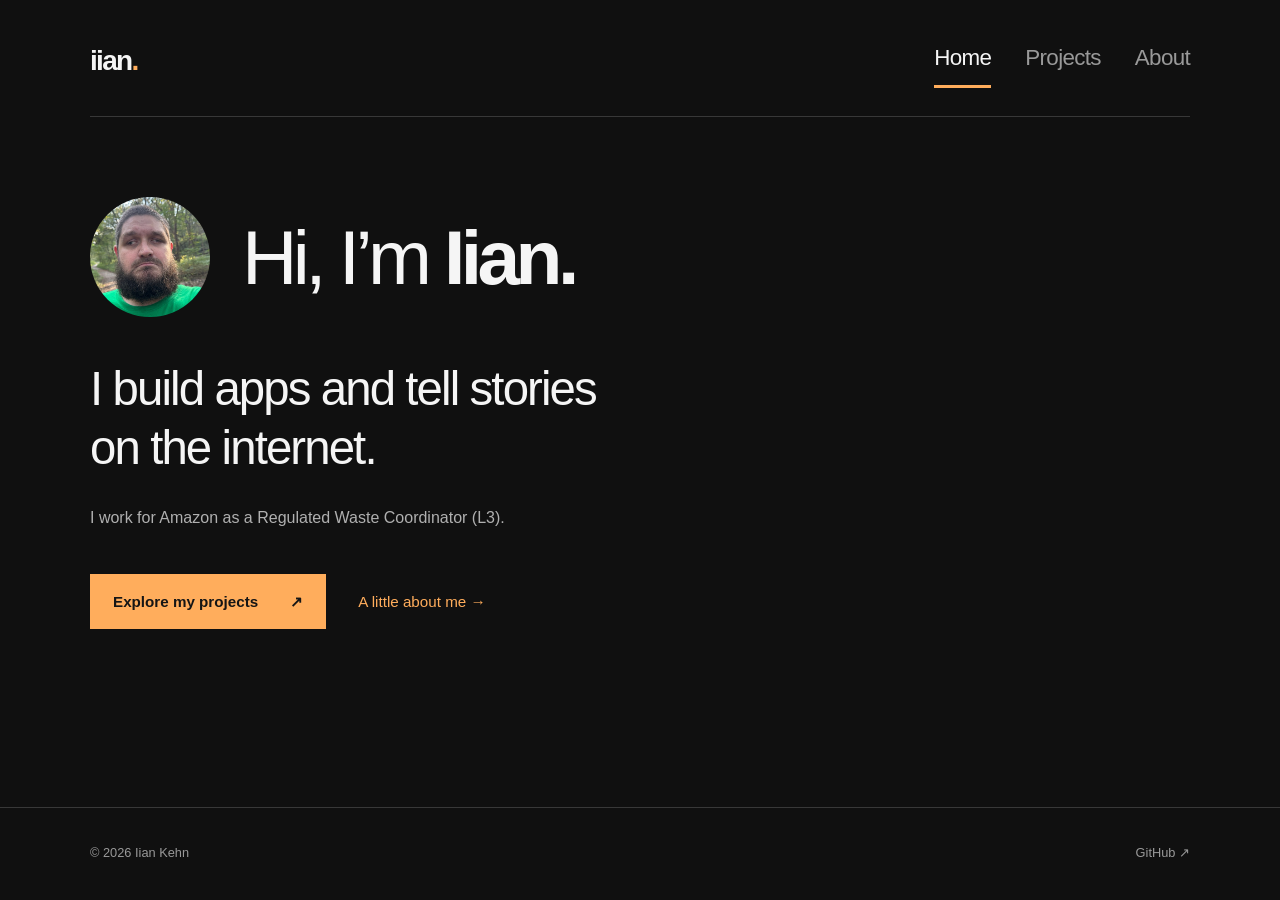
==== commit 0bb57759: "Rebuild site with modern Metro layout and dark-only appearance" ====
--- a/index.html
+++ b/index.html
@@ -1,2 +1,2 @@
 <!DOCTYPE html>
-<html lang="en"><head><meta charset="UTF-8"><meta name="viewport" content="width=device-width,initial-scale=1"><title>Home — Iian Kehn</title><meta name="description" content="Iian Kehn builds apps and tells stories on the internet. Regulated Waste Coordinator (L3) at Amazon."><meta name="theme-color" content="#f4f6f9"><link rel="canonical" href="https://www.iiankehn.com/"><meta property="og:title" content="Home — Iian Kehn"><meta property="og:image" content="https://www.iiankehn.com/assets/iian-kehn.jpg"><link rel="icon" href="assets/favicon.svg"><script src="assets/theme.js"></script><link rel="stylesheet" href="assets/site.css"></head><body><a class="skip" href="#main">Skip to content</a><header class="site-header"><div class="shell header-inner"><a class="brand" href="index.html">iian<span>.</span></a><nav aria-label="Primary"><a href="index.html" aria-current="page">Home</a><a href="projects.html">Projects</a><a href="about.html">About</a></nav></div></header><main class="shell" id="main"><section class="home-intro" aria-labelledby="home-title"><div class="intro-top"><img class="avatar " src="assets/iian-kehn.jpg" width="160" height="160" alt="Iian Kehn" fetchpriority="high"><h1 id="home-title">Hi, I’m <span>Iian.</span></h1></div><p class="home-statement">I build apps and tell stories<br class="desktop-break"> on the internet.</p><p class="work-line">I work for Amazon as a <strong>Regulated Waste Coordinator (L3).</strong></p><div class="home-actions"><a class="button" href="projects.html">Explore my projects <span aria-hidden="true">↗</span></a><a class="text-link" href="about.html">A little about me <span aria-hidden="true">→</span></a></div></section></main><footer class="site-footer"><div class="shell footer-inner"><span>© 2026 Iian Kehn</span><div class="theme-controls" role="group" aria-label="Appearance" hidden><button type="button" data-theme-choice="system" aria-label="Use system theme" title="Use system theme" aria-pressed="true"><svg viewBox="0 0 24 24" aria-hidden="true"><rect x="3" y="4" width="18" height="13" rx="2"/><path d="M8 21h8m-4-4v4"/></svg></button><button type="button" data-theme-choice="light" aria-label="Use light theme" title="Use light theme" aria-pressed="false"><svg viewBox="0 0 24 24" aria-hidden="true"><circle cx="12" cy="12" r="4"/><path d="M12 2v2m0 16v2M2 12h2m16 0h2M5 5l1.5 1.5m11 11L19 19M5 19l1.5-1.5m11-11L19 5"/></svg></button><button type="button" data-theme-choice="dark" aria-label="Use dark theme" title="Use dark theme" aria-pressed="false"><svg viewBox="0 0 24 24" aria-hidden="true"><path d="M20.5 14A8.5 8.5 0 0 1 10 3.5 8.5 8.5 0 1 0 20.5 14Z"/></svg></button></div><a href="https://github.com/iiankehn">GitHub <span aria-hidden="true">↗</span></a></div></footer></body></html>+<html lang="en"><head><meta charset="UTF-8"><meta name="viewport" content="width=device-width,initial-scale=1"><title>Home — Iian Kehn</title><meta name="description" content="Iian Kehn builds apps and tells stories on the internet. Regulated Waste Coordinator (L3) at Amazon."><meta name="theme-color" content="#101010"><meta name="color-scheme" content="dark"><link rel="canonical" href="https://www.iiankehn.com/"><meta property="og:title" content="Home — Iian Kehn"><meta property="og:image" content="https://www.iiankehn.com/assets/iian-kehn.jpg"><link rel="icon" href="assets/favicon.svg"><link rel="stylesheet" href="assets/site.css"></head><body><a class="skip" href="#main">Skip to content</a><header class="site-header"><div class="shell header-inner"><a class="brand" href="index.html">iian<span>.</span></a><nav aria-label="Primary"><a href="index.html" aria-current="page">Home</a><a href="projects.html">Projects</a><a href="about.html">About</a></nav></div></header><main class="shell" id="main"><section class="home-intro" aria-labelledby="home-title"><div class="intro-top"><img class="avatar " src="assets/iian-kehn.jpg" width="160" height="160" alt="Iian Kehn" fetchpriority="high"><h1 id="home-title">Hi, I’m <span>Iian.</span></h1></div><p class="home-statement">I build apps and tell stories<br class="desktop-break"> on the internet.</p><p class="work-line">I work for Amazon as a <strong>Regulated Waste Coordinator (L3).</strong></p><div class="home-actions"><a class="button" href="projects.html">Explore my projects <span aria-hidden="true">↗</span></a><a class="text-link" href="about.html">A little about me <span aria-hidden="true">→</span></a></div></section></main><footer class="site-footer"><div class="shell footer-inner"><span>© 2026 Iian Kehn</span><a href="https://github.com/iiankehn">GitHub <span aria-hidden="true">↗</span></a></div></footer></body></html>
--- a/assets/site.css
+++ b/assets/site.css
@@ -1,17 +1,29 @@
-:root{color-scheme:light;--bg:#f4f6f9;--surface:#fff;--text:#263545;--muted:#667483;--line:#dee4eb;--blue:#52799e;--blue-deep:#365c80;--tint:#e8eff6;--shadow:0 14px 40px #263b5410;--header:#ffffff99;--nav:#e9edf2;--nav-hover:#ffffff88;--chip:#f0f3f6;--edge:#d5e0eb;--video-start:#fff;--video-end:#e9f0f7;--social-hover:#d7e4f0}
-*{box-sizing:border-box}body{margin:0;background:var(--bg);color:var(--text);font-family:ui-sans-serif,system-ui,-apple-system,BlinkMacSystemFont,"Segoe UI",sans-serif;line-height:1.7;-webkit-font-smoothing:antialiased}a{color:inherit;text-underline-offset:5px}button{font:inherit}a:focus-visible,button:focus-visible{outline:3px solid var(--blue);outline-offset:5px}a,button{-webkit-tap-highlight-color:transparent}.shell{width:min(1100px,calc(100% - 64px));margin-inline:auto}.skip{position:absolute;left:16px;top:-100px;background:var(--surface);padding:12px;z-index:10}.skip:focus{top:16px}.site-header{background:var(--header);border-bottom:1px solid #dee4eb90}.header-inner{min-height:96px;display:flex;align-items:center;justify-content:space-between;gap:24px}.brand{font-size:2rem;font-weight:800;text-decoration:none;letter-spacing:-.07em;line-height:1}.brand span{color:var(--blue)}.header-inner nav{display:flex;gap:6px;padding:5px;background:var(--nav);border-radius:50px}.header-inner nav a{font-size:.84rem;font-weight:600;text-decoration:none;padding:8px 18px;border-radius:50px;color:var(--muted);transition:background .2s,color .2s}.header-inner nav a[aria-current=page]{background:var(--surface);color:var(--blue-deep);box-shadow:0 2px 6px #263b540a}.header-inner nav a:hover{color:var(--blue-deep);background:var(--nav-hover)}main{min-height:calc(100vh - 184px);padding-bottom:76px}.home-intro{position:relative;padding:66px 0 60px;overflow:hidden}.intro-top{display:flex;align-items:center;gap:24px;margin-bottom:24px}.avatar{width:140px;height:140px;object-fit:cover;object-position:50% 39%;border-radius:50%;border:6px solid var(--surface);box-shadow:0 0 0 1px var(--line),0 10px 30px #365c8014;display:block;flex-shrink:0}.avatar.small{width:110px;height:110px}.overline{color:var(--blue-deep);text-transform:uppercase;letter-spacing:.13em;font-size:.69rem;font-weight:750;margin:0 0 15px}.intro-top .overline{margin:0}.home-intro h1{font-size:clamp(2.8rem,6vw,4.6rem);font-weight:700;line-height:1.1;letter-spacing:-.055em;margin:0 0 16px;position:relative;z-index:1}h1 span{color:var(--blue)}.home-statement{font-size:clamp(1.5rem,3vw,2.25rem);letter-spacing:-.025em;line-height:1.4;font-weight:450;margin:0 0 22px;position:relative;z-index:1}.work-line{font-size:.9rem;color:var(--muted);margin:0;max-width:650px;position:relative;z-index:1}.work-line strong{font-weight:550}.home-actions{display:flex;align-items:center;gap:30px;margin-top:30px;position:relative;z-index:1}.button{display:inline-flex;justify-content:center;align-items:center;gap:28px;text-decoration:none;padding:12px 19px;background:var(--blue-deep);color:white;border:1px solid var(--blue-deep);border-radius:10px;font-size:.86rem;font-weight:650;transition:transform .2s,box-shadow .2s;box-shadow:0 5px 14px #365c8014}.button:hover{transform:translateY(-2px);box-shadow:0 8px 20px #365c8026}.text-link{color:var(--blue-deep);font-size:.86rem;font-weight:600;text-decoration:none}.text-link:hover{text-decoration:underline}.explore-links{display:grid;grid-template-columns:repeat(2,1fr);gap:16px}.explore-links>a{display:flex;align-items:center;gap:16px;padding:23px 20px;background:var(--surface);border:1px solid var(--line);border-radius:14px;text-decoration:none;box-shadow:0 3px 12px #263b5404;transition:transform .2s,border-color .2s}.explore-links>a:hover{transform:translateY(-3px);border-color:#a7bbcf}.link-number{align-self:start;color:#91a6bb;font-size:.68rem;font-weight:650;margin-top:3px}.explore-links h2{font-size:1rem;margin:0;font-weight:700}.explore-links p{font-size:.74rem;color:var(--muted);margin:3px 0 0;line-height:1.5}.arrow{margin-left:auto;color:var(--blue);font-size:1.2rem}.site-footer{border-top:1px solid var(--line);font-size:.74rem;color:var(--muted)}.footer-inner{display:flex;align-items:center;justify-content:space-between;min-height:86px;gap:20px}.footer-inner a{text-decoration:none}.page-heading{padding:62px 0 38px}.page-heading h1,.about-heading h1{font-size:clamp(2.4rem,5vw,3.4rem);line-height:1.15;font-weight:650;letter-spacing:-.045em;margin:0 0 17px}.page-heading>p:last-child{color:var(--muted);font-size:.95rem;margin:0}.projects{display:grid;grid-template-columns:repeat(2,minmax(0,1fr));gap:22px}.project{display:flex;flex-direction:column;min-height:310px;padding:30px;background:var(--surface);border:1px solid var(--line);border-radius:16px;box-shadow:var(--shadow);position:relative;overflow:hidden}.project:before{content:'';position:absolute;inset:0 0 auto;height:3px;background:linear-gradient(90deg,#52799e,#b9cadd)}.project-top{display:flex;justify-content:space-between;align-items:center;gap:12px}.project-icon{width:46px;height:46px;background:var(--tint);color:var(--blue-deep);border:1px solid var(--edge);border-radius:12px;display:grid;place-items:center;font-weight:750;font-size:1rem}.tag{color:var(--muted);font-size:.68rem;background:var(--chip);padding:4px 9px;border-radius:6px}.project h3{font-size:1.7rem;letter-spacing:-.04em;margin:23px 0 9px;font-weight:650;line-height:1.25}.project p{color:var(--muted);font-size:.88rem;line-height:1.7;margin:0 0 24px;max-width:460px}.project-link{margin-top:auto;display:flex;align-items:center;justify-content:space-between;padding-top:17px;border-top:1px solid var(--line);text-decoration:none;font-size:.81rem;color:var(--blue-deep);font-weight:600}.project-link:hover{text-decoration:underline}.about-heading{display:flex;align-items:center;gap:28px;padding:64px 0 45px}.about-heading h1{margin:0}.about-heading .overline{margin-bottom:10px}.about-content{display:grid;grid-template-columns:1.4fr 1fr;gap:80px;border-top:1px solid var(--line);padding-top:42px}.about-content h2{font-size:1.45rem;line-height:1.4;letter-spacing:-.035em;margin:0 0 21px;font-weight:650}.about-content p{font-size:.92rem;color:var(--muted);line-height:1.9;margin:0 0 18px}.about-content strong{font-weight:600;color:var(--text)}.personal-note{background:var(--surface);border:1px solid var(--line);border-radius:16px;padding:30px;box-shadow:var(--shadow);align-self:start}.note-rule{display:block;width:38px;height:3px;background:var(--blue);margin:0 0 22px;border-radius:3px}.personal-note .overline{margin:28px 0 14px;font-size:.66rem;color:var(--blue-deep);line-height:1.6}.social-buttons{display:flex;flex-wrap:wrap;gap:8px}.social-button{width:40px;height:40px;display:grid;place-items:center;background:var(--tint);color:var(--blue-deep);border:1px solid var(--edge);border-radius:50%;transition:transform .2s,background .2s}.social-button svg{width:19px;height:19px;fill:currentColor}.social-button:hover{background:var(--social-hover);transform:translateY(-3px)}.video-grid{display:grid;grid-template-columns:repeat(3,minmax(0,1fr));gap:25px}.video-grid:empty{display:none}.video-card{background:var(--surface);border:1px solid var(--line);border-radius:16px;padding:12px 12px 20px;overflow:hidden;box-shadow:var(--shadow)}.video-cover{aspect-ratio:3/4;display:block;position:relative;background:var(--tint);border-radius:10px;overflow:hidden}.video-cover img{width:100%;height:100%;object-fit:cover;display:block}.cover-play{position:absolute;left:50%;top:50%;transform:translate(-50%,-50%);width:52px;height:52px;display:grid;place-items:center;background:#fffE;color:var(--blue-deep);border-radius:50%;font-size:1rem}.video-card h2{font-size:1.05rem;line-height:1.45;margin:17px 7px 9px}.video-card h2 a{text-decoration:none}.original-link{font-size:.74rem;margin:0 7px;color:var(--blue-deep);text-decoration:none}.video-empty{background:linear-gradient(135deg,var(--video-start),var(--video-end));border:1px solid var(--edge);border-radius:20px;text-align:center;padding:55px 28px;box-shadow:var(--shadow)}.play-symbol{width:60px;height:60px;margin:0 auto 22px;display:grid;place-items:center;background:var(--surface);border:1px solid var(--line);border-radius:50%;color:var(--blue);box-shadow:0 8px 24px #52799e10}.video-empty h2{font-size:1.4rem;letter-spacing:-.03em;font-weight:600;margin:0 0 12px}.video-empty p{font-size:.9rem;color:var(--muted);margin:0 0 26px}.video-bottom{display:flex;justify-content:space-between;align-items:center;gap:20px;padding:28px 0;margin-top:26px;border-top:1px solid var(--line);font-size:.85rem;color:var(--muted)}.video-bottom p{margin:0}.video-bottom>div{display:flex;gap:26px}.watch-layout{padding-top:42px}.watch-layout h1{font-size:2rem;line-height:1.3;letter-spacing:-.04em;margin:26px 0}.watch-player{width:min(420px,100%);aspect-ratio:9/16;background:var(--tint);border-radius:16px;overflow:hidden;border:1px solid var(--line);margin:0 0 24px;box-shadow:var(--shadow)}.watch-player iframe{width:100%;height:100%;border:0}[hidden]{display:none!important}
-@media(max-width:900px){.about-content{gap:35px}.explore-links>a{gap:10px;padding:20px 14px}.explore-links p{font-size:.7rem}}
-@media(max-width:640px){.shell{width:calc(100% - 40px)}.header-inner{min-height:84px;gap:16px}.brand{font-size:1.7rem}.header-inner nav{gap:0;padding:4px}.header-inner nav a{padding:7px 10px;font-size:.74rem}.home-intro{padding:40px 0}.intro-top{flex-direction:column;align-items:start;gap:24px;margin-bottom:24px}.avatar{width:112px;height:112px;border-width:5px}.avatar.small{width:88px;height:88px}.home-intro h1{font-size:3rem}.home-statement{font-size:1.55rem}.work-line{font-size:.82rem;max-width:330px}.home-actions{gap:21px;flex-wrap:wrap;margin-top:26px}.button{font-size:.8rem;padding:11px 16px;gap:16px}.text-link{font-size:.79rem}.explore-links{grid-template-columns:1fr;gap:10px}.explore-links>a{padding:18px;gap:18px}.explore-links p{font-size:.75rem}.projects{grid-template-columns:1fr;gap:18px}.project{padding:25px}.page-heading{padding:42px 0 30px}.page-heading h1{font-size:2.6rem}.about-heading{padding:40px 0 30px;gap:20px;align-items:start;flex-direction:column}.about-heading h1{font-size:2.5rem}.about-content{grid-template-columns:1fr;gap:32px;padding-top:30px}.about-content h2{font-size:1.35rem}.about-content p{font-size:.88rem}.personal-note{padding:26px}.video-grid{grid-template-columns:repeat(2,minmax(0,1fr));gap:12px}.video-card{padding:8px 8px 16px}.video-card h2{font-size:.88rem}.video-empty{padding:40px 20px}.video-bottom{flex-direction:column;align-items:start;gap:12px}.watch-layout h1{font-size:1.6rem}main{padding-bottom:45px}.footer-inner{min-height:76px}}
-@media(max-width:370px){.header-inner{flex-wrap:wrap;padding:18px 0;gap:18px}.header-inner nav{width:100%;justify-content:space-between}.video-grid{grid-template-columns:1fr}}
+/* Modern Metro: type, space, flat surfaces, and a single warm accent. */
+:root{color-scheme:dark;--bg:#101010;--surface:#1c1c1c;--text:#f5f5f5;--muted:#b0b0b0;--line:#383838;--accent:#ffad5c;--blue:var(--accent);--blue-deep:var(--accent)}
+*{box-sizing:border-box}
+body{margin:0;background:var(--bg);color:var(--text);font-family:"Segoe UI Variable","Segoe UI",-apple-system,BlinkMacSystemFont,Arial,sans-serif;line-height:1.65;-webkit-font-smoothing:antialiased}
+a{color:inherit;text-underline-offset:6px}a,button{-webkit-tap-highlight-color:transparent}a:focus-visible{outline:2px solid var(--accent);outline-offset:7px}
+.shell{width:min(1100px,calc(100% - 80px));margin-inline:auto}
+.skip{position:absolute;top:-100px;left:20px;padding:10px 16px;background:var(--accent);color:#101010;z-index:10}.skip:focus{top:10px}
+.site-header{padding-top:35px}.header-inner{display:flex;align-items:center;justify-content:space-between;gap:36px;padding-bottom:28px;border-bottom:1px solid var(--line)}
+.brand{font-size:1.75rem;font-weight:750;letter-spacing:-.06em;text-decoration:none;line-height:1}.brand span{color:var(--accent)}
+.header-inner nav{display:flex;gap:34px}.header-inner nav a{position:relative;text-decoration:none;color:#999;font-size:1.4rem;font-weight:400;letter-spacing:-.03em;padding:5px 0 11px;transition:color .15s}
+.header-inner nav a:hover{color:var(--text)}.header-inner nav a[aria-current=page]{color:var(--text)}.header-inner nav a[aria-current=page]:after{content:'';height:3px;background:var(--accent);position:absolute;bottom:0;left:0;right:0}
+main{min-height:calc(100svh - 210px);padding-bottom:80px}.home-intro{padding:80px 0 65px}.intro-top{display:flex;align-items:center;gap:32px;margin-bottom:42px}
+.avatar{width:120px;height:120px;object-fit:cover;object-position:50% 39%;border-radius:50%;display:block;flex-shrink:0}.avatar.small{width:96px;height:96px}
+h1,h2,h3,p{margin-top:0}.home-intro h1{font-size:clamp(3rem,6vw,5.4rem);font-weight:350;line-height:1.05;letter-spacing:-.06em;margin:0}h1 span{font-weight:650}
+.home-statement{font-size:clamp(1.8rem,3.7vw,3rem);line-height:1.25;font-weight:350;letter-spacing:-.04em;max-width:800px;margin-bottom:28px}.work-line{font-size:1rem;color:var(--muted);max-width:650px;margin:0}.work-line strong{font-weight:500}
+.home-actions{display:flex;align-items:center;gap:32px;flex-wrap:wrap;margin-top:42px}.button{display:inline-flex;align-items:center;justify-content:space-between;gap:32px;background:var(--accent);color:#151515;padding:14px 22px;text-decoration:none;font-size:.95rem;font-weight:650;border:1px solid var(--accent);transition:background .15s}.button:hover{background:#ffc58b}.text-link{color:var(--accent);font-size:.95rem;text-decoration:none;font-weight:500}.text-link:hover{text-decoration:underline}
+.site-footer{border-top:1px solid var(--line)}.footer-inner{min-height:90px;display:flex;align-items:center;justify-content:space-between;gap:24px;font-size:.8rem;color:#999}.footer-inner a{text-decoration:none}.footer-inner a:hover{color:var(--accent)}
+.overline{font-size:.75rem;color:var(--accent);font-weight:600;letter-spacing:.1em;text-transform:uppercase;margin-bottom:16px}
+.page-heading{padding:64px 0 42px}.page-heading h1,.about-heading h1{font-size:clamp(2.6rem,5.5vw,4.6rem);line-height:1.1;font-weight:350;letter-spacing:-.055em;margin-bottom:20px}.page-heading>p:last-child{color:var(--muted);font-size:1rem;margin-bottom:0}
+.projects{display:grid;grid-template-columns:repeat(2,minmax(0,1fr));gap:16px}.project{display:flex;flex-direction:column;position:relative;background:var(--surface);padding:30px;min-height:330px;transition:background .15s}.project:hover{background:#242424}.project-top{display:flex;align-items:center;justify-content:space-between;gap:12px}
+.project-icon{display:grid;place-items:center;width:64px;height:64px;color:var(--accent);font-size:2.1rem;font-weight:600;background:#303030}.project-icon.app-icon{background:transparent}.project-icon.app-icon img{display:block;width:100%;height:100%;object-fit:contain}.tag{color:var(--muted);font-size:.73rem}
+.project h3{font-size:2.15rem;line-height:1.15;font-weight:400;letter-spacing:-.04em;margin:26px 0 14px}.project p{color:var(--muted);font-size:.9rem;line-height:1.65;margin-bottom:28px;max-width:460px}.project-link{display:flex;justify-content:space-between;align-items:center;gap:20px;margin-top:auto;padding-top:20px;border-top:1px solid var(--line);color:var(--accent);font-size:.9rem;text-decoration:none}.project-link span:last-child{font-size:1.5rem;line-height:1}.project-link:hover span:first-child{text-decoration:underline;text-underline-offset:5px}
+.about-heading{display:flex;align-items:center;gap:30px;padding:64px 0 42px}.about-heading h1{margin-bottom:0}.about-heading .overline{margin-bottom:12px}.about-content{display:grid;grid-template-columns:1.4fr 1fr;gap:70px;border-top:1px solid var(--line);padding-top:42px}.about-content h2{font-size:1.9rem;font-weight:400;line-height:1.25;letter-spacing:-.035em;margin-bottom:24px}.about-content p{color:var(--muted);font-size:.95rem;margin-bottom:22px}.about-content strong{font-weight:550;color:var(--text)}.personal-note{padding-left:30px;border-left:2px solid var(--accent);align-self:start}.note-rule{display:none}.personal-note .overline{margin:30px 0 16px;color:var(--accent);font-size:.75rem}
+.social-buttons{display:flex;flex-wrap:wrap;gap:10px}.social-button{width:44px;height:44px;border:1px solid #555;border-radius:50%;display:grid;place-items:center;color:var(--text);transition:color .15s,border-color .15s}.social-button svg{width:20px;height:20px;fill:currentColor}.social-button:hover{color:var(--accent);border-color:var(--accent)}
+[hidden]{display:none!important}
+@media(max-width:800px){.shell{width:calc(100% - 48px)}.about-content{gap:35px}.project{padding:25px}.header-inner nav{gap:25px}}
+@media(max-width:600px){.shell{width:calc(100% - 40px)}.site-header{padding-top:24px}.header-inner{display:block;padding-bottom:22px}.brand{font-size:1.45rem;display:inline-block;margin-bottom:21px}.header-inner nav{gap:28px}.header-inner nav a{font-size:1.75rem;padding-bottom:10px;font-weight:350}main{min-height:calc(100svh - 232px);padding-bottom:48px}.home-intro{padding:42px 0 24px}.intro-top{gap:20px;margin-bottom:34px}.avatar{width:84px;height:84px}.home-intro h1{font-size:clamp(1.75rem,7vw,2.7rem);letter-spacing:-.05em}.home-statement{font-size:2.05rem;line-height:1.25;margin-bottom:25px}.desktop-break{display:none}.work-line{font-size:.91rem;max-width:350px}.home-actions{gap:22px;margin-top:32px}.button{font-size:.88rem;padding:12px 16px;gap:24px}.text-link{font-size:.9rem}.footer-inner{min-height:76px;font-size:.74rem}.page-heading{padding:42px 0 30px}.page-heading h1,.about-heading h1{font-size:2.7rem}.page-heading>p:last-child{font-size:.9rem}.projects{grid-template-columns:1fr;gap:14px}.project{min-height:310px;padding:25px}.project h3{font-size:2rem}.project p{font-size:.9rem}.about-heading{gap:20px;padding:42px 0 32px;align-items:center}.avatar.small{width:76px;height:76px}.about-heading h1{font-size:2.1rem}.about-heading .overline{font-size:.62rem;line-height:1.5;margin-bottom:9px;letter-spacing:.06em}.about-content{grid-template-columns:1fr;gap:38px;padding-top:32px}.about-content h2{font-size:1.8rem}.about-content p{font-size:.92rem}.personal-note{padding-left:20px}}
+@media(max-width:360px){.intro-top{gap:15px}.avatar{width:72px;height:72px}.home-statement{font-size:1.85rem}.header-inner nav{gap:24px}.header-inner nav a{font-size:1.55rem}}
 @media(prefers-reduced-motion:reduce){*{transition:none!important}}
-
-:root[data-theme="dark"]{color-scheme:dark;--bg:#141b24;--surface:#1d2733;--text:#e8edf3;--muted:#a5b2c1;--line:#344252;--blue:#95b4d4;--blue-deep:#a7c4e2;--tint:#293b4e;--shadow:0 14px 40px #00000020;--header:#1b2531cc;--nav:#263342;--nav-hover:#344252;--chip:#293544;--edge:#3a4e63;--video-start:#1d2733;--video-end:#263b50;--social-hover:#3b5066}
-@media(prefers-color-scheme:dark){:root:not([data-theme]){color-scheme:dark;--bg:#141b24;--surface:#1d2733;--text:#e8edf3;--muted:#a5b2c1;--line:#344252;--blue:#95b4d4;--blue-deep:#a7c4e2;--tint:#293b4e;--shadow:0 14px 40px #00000020;--header:#1b2531cc;--nav:#263342;--nav-hover:#344252;--chip:#293544;--edge:#3a4e63;--video-start:#1d2733;--video-end:#263b50;--social-hover:#3b5066}}
-.theme-controls{display:flex;align-items:center;gap:3px;padding:4px;background:var(--nav);border:1px solid var(--line);border-radius:30px;margin-left:auto}.theme-controls button{display:grid;place-items:center;width:36px;height:36px;border:0;background:transparent;color:var(--muted);border-radius:50%;cursor:pointer}.theme-controls button:hover{color:var(--text);background:var(--nav-hover)}.theme-controls button[aria-pressed="true"]{background:var(--surface);color:var(--blue-deep);box-shadow:0 2px 6px #00000010}.theme-controls svg{width:17px;height:17px;fill:none;stroke:currentColor;stroke-width:1.7;stroke-linecap:round;stroke-linejoin:round}.footer-inner{gap:24px}:root[data-theme="dark"] .button{background:#43698e;border-color:#52799e;color:#fff}:root[data-theme="dark"] .cover-play{background:#1d2733ee}:root[data-theme="dark"] .site-header{border-color:var(--line)}@media(prefers-color-scheme:dark){:root:not([data-theme]) .button{background:#43698e;border-color:#52799e;color:#fff}}@media(max-width:640px){.footer-inner{gap:12px;flex-wrap:wrap;padding-block:15px}.theme-controls button{width:34px;height:34px}}
-
-.project-icon.app-icon{width:64px;height:64px;padding:0;border:0;background:transparent;overflow:hidden;border-radius:14px}.project-icon.app-icon img{display:block;width:100%;height:100%;object-fit:contain}
-
-.hero-apps{position:absolute;right:0;top:118px;display:grid;grid-template-columns:repeat(2,1fr);gap:14px;width:252px}.hero-app{display:flex;flex-direction:column;align-items:center;gap:13px;padding:20px 14px 15px;background:var(--surface);border:1px solid var(--line);border-radius:18px;box-shadow:var(--shadow);text-decoration:none;transition:transform .2s,border-color .2s}.hero-app:hover{transform:translateY(-3px);border-color:var(--blue)}.hero-app img{display:block;width:80px;height:80px;object-fit:contain;border-radius:16px}.hero-app span{font-size:.73rem;font-weight:650;color:var(--muted)}@media(max-width:900px){.hero-apps{top:84px;width:206px;gap:12px}.hero-app{padding:16px 10px 12px}.hero-app img{width:64px;height:64px}}@media(max-width:640px){.hero-apps{top:44px;right:0;width:166px;gap:10px}.hero-app{gap:10px;padding:12px 8px 10px;border-radius:14px}.hero-app img{width:50px;height:50px;border-radius:11px}.hero-app span{font-size:.6rem}}@media(max-width:370px){.hero-apps{width:146px;gap:8px}.hero-app img{width:44px;height:44px}.hero-app span{font-size:.56rem}}
-@media(min-width:641px) and (max-width:900px){.intro-top .overline{max-width:180px}}
-
-.home-intro .intro-top{flex-direction:row;align-items:center;gap:28px;margin-bottom:28px}.home-intro .intro-top h1{margin:0;min-width:0}@media(max-width:640px){.home-intro .intro-top{gap:18px;margin-bottom:30px}.home-intro .intro-top .avatar{width:88px;height:88px}.home-intro .intro-top h1{font-size:clamp(1.65rem,6.5vw,2.35rem);line-height:1.15}}@media(max-width:370px){.home-intro .intro-top{gap:14px}.home-intro .intro-top .avatar{width:76px;height:76px}}
